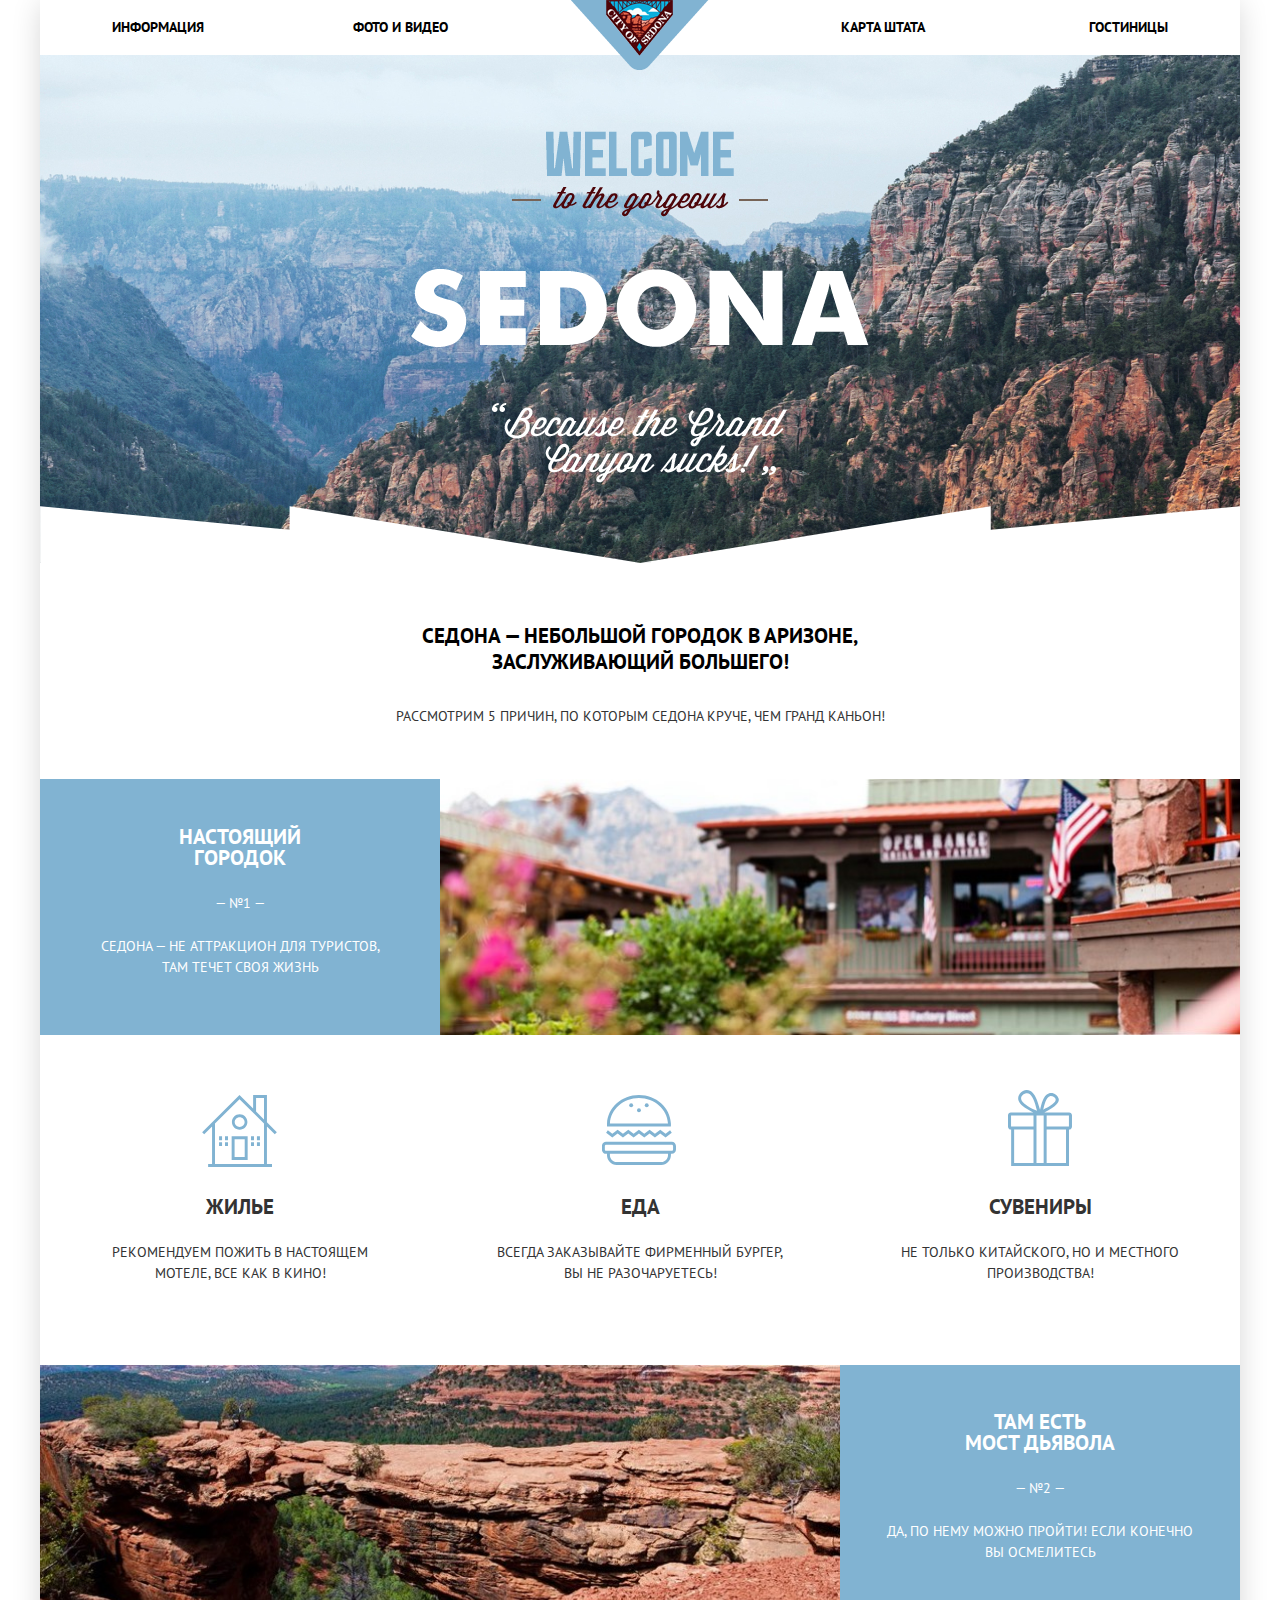
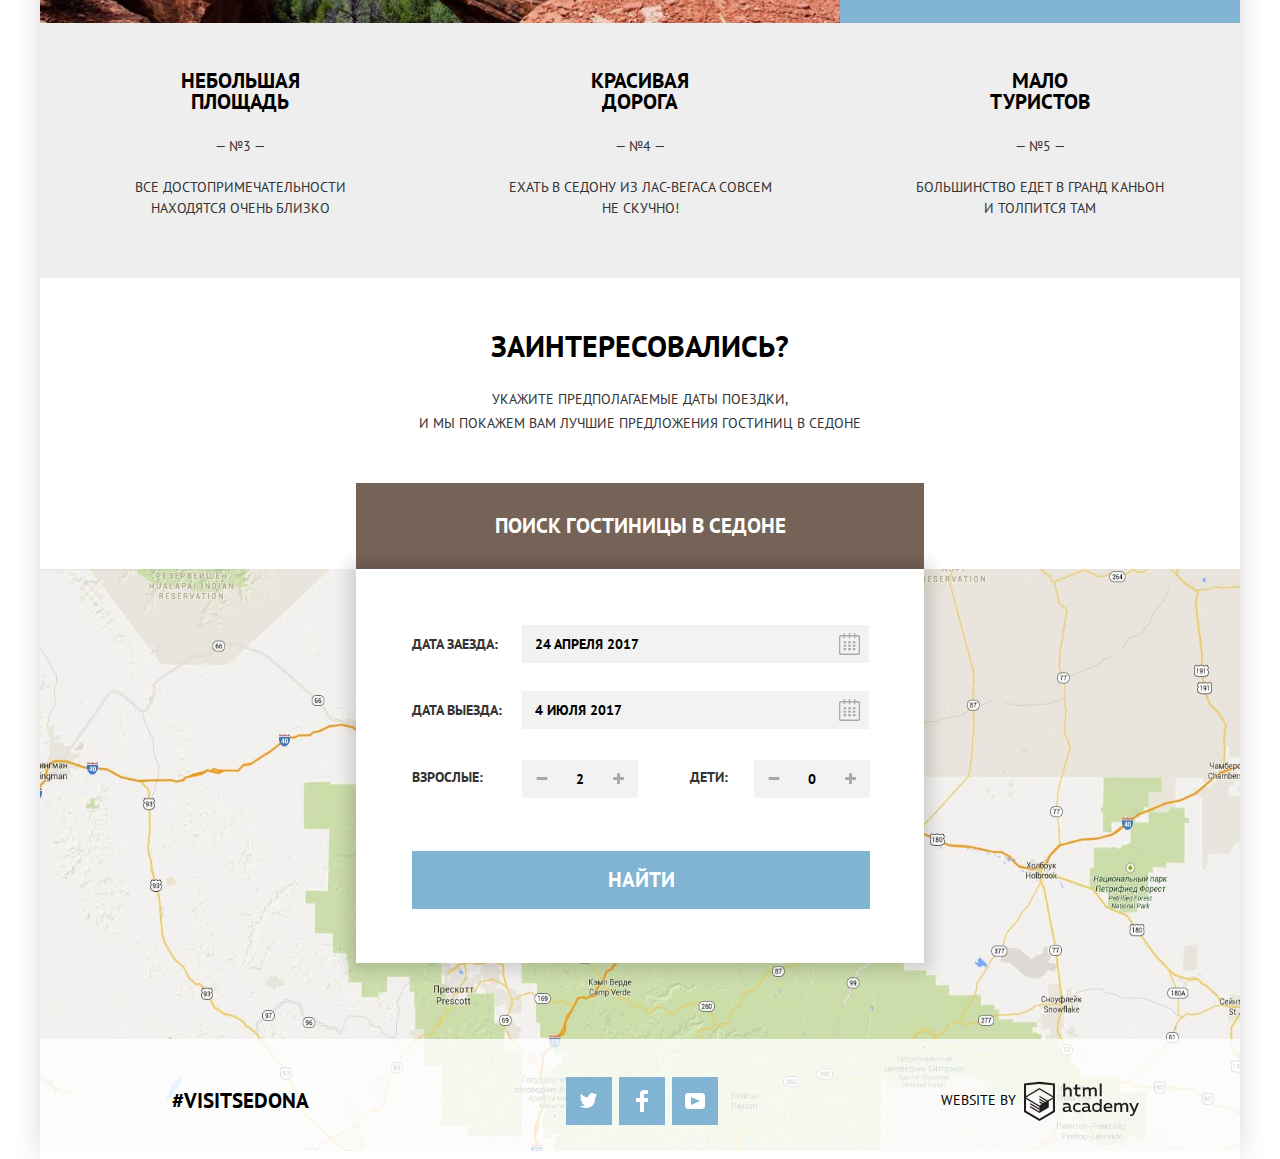
==== index.html @ 40566581 "завершение верстки" ====
<!DOCTYPE html>
<html lang="ru">
    <head>
    <meta charset="utf-8"> 
    <meta name="keywords" content=""> 
    <meta name="description" content="">
    <title>HTML Academy: Седона</title>
    <link href="https://fonts.googleapis.com/css?family=PT+Sans:400,700&amp;subset=cyrillic" rel="stylesheet">
    <link href="css/normalize.css" rel="stylesheet">
    <link href="css/style.css" rel="stylesheet">
  </head>
  <body>
     <div class="container">
      <header class="main-header">
         <a class="main-header-logo">
                  <img src="img/logo.png" width="138px" height="70px" alt="Логотип">
         </a>
          <nav class="main-navigation">
              <ul class="site-navigation">
                  <li><a href="#" aria-label="информация">Информация</a></li>
                  <li><a href="#" aria-label="фото и видео">Фото и видео</a></li>
                  <li><a href="#" aria-label="карта штата">Карта  штата</a></li>
                  <li><a href="hotels.html" aria-label="гостиницы">Гостиницы</a></li>
              </ul>
          </nav>
      </header>
      <main>
          <section class="background-image">
             <img src="img/Welcome.png" width="188px" height="45px" alt="welcome">
             <img src="img/tothegorgeous.png" width="256px" height="30px" alt="gorgeous">
             <img src="img/Sedona.png" width="458px" height="78px" alt="sedona">
             <img src="img/BecausetheGrandCanyonsucks!.png" width="296px" height="80px" alt="sucks">
             <img src="img/Shape%201%20copy%203.png" width="1200px" height="57px">
          </section>
          <div class="caption-wrapper">
              <section class="caption">
                      <h1 class="visually-hidden">Туристический проект "Седона"</h1>
                      <p class="sedona">Седона — небольшой городок в Аризоне,<br>заслуживающий большего!</p>
                      <p class="fiveadvantages">Рассмотрим 5 причин, по которым Седона круче, чем Гранд Каньон!</p>
              </section>
          </div>
          <section class="realtown">
             <div class="width33">
                  <h2 class="visually-hidden">Первое преимущество</h2>
                  <h3>Настоящий<br>городок</h3>
                  <span>— №1 —</span>
                  <p>
                      Седона — не аттракцион для туристов, там течет своя жизнь
                  </p>
              </div>
              <div class="width66">
                <img src="img/realtown.jpg" width="800" height="256" alt="Настоящий городок">
              </div>
          </section>
          <section class="housingmealsouvenirs">
              <h2 class="visually-hidden">Наши предложения</h2>
              <ul class="housingmealsouvenirs-list">
                  <li class="housing-item width33-2">
                      <h3>Жилье</h3>
                      <p>Рекомендуем пожить в настоящем мотеле, все как в кино!</p>
                  </li>
                  <li class="meal-item width33-2">
                      <h3>Еда</h3>
                      <p>Всегда заказывайте фирменный бургер, вы не разочаруетесь!</p>
                  </li>
                  <li class="souvenirs-item width33-2">
                      <h3>Сувениры</h3>
                      <p>Не только китайского, но и местного производства!</p>
                  </li>
              </ul>
          </section>
          <section class="devilsbridge">
             <div class="width33">
                  <h2 class="visually-hidden">Второе преимущество</h2>
                  <h3>Там есть<br>мост дьявола</h3>
                  <span>— №2 —</span>
                  <p>
                      Да, по нему можно пройти! Если конечно вы осмелитесь
                  </p>
              </div>
              <div class="width66">
                <img src="img/brdea.jpg" width="800" height="256" alt="Мост дьявола">
              </div>
          </section>
          <section class="threeadvantages">
              <h2 class="visually-hidden">Ещё преимущества</h2>
              <ul class="threeadvantages-list">
                  <li class="threeadvantages-item width33">
                     <h3>Небольшая площадь</h3>
                      <span>— №3 —</span>
                      <p>Все достопримечательности находятся очень близко</p>
                  </li>
                  
                  <li class="threeadvantages-item width33">
                      <h3>Красивая<br>дорога</h3>
                      <span>— №4 —</span>
                      <p>Ехать в Седону из Лас-Вегаса совсем не скучно!</p>
                  </li>
                  
                  <li class="threeadvantages-item width33">
                      <h3>Мало<br>туристов</h3>
                      <span>— №5 —</span>
                      <p>Большинство едет в Гранд Каньон и толпится там</p>
                  </li>
              </ul>
          </section> 
          <section class="booked">
              <h2 class="visually-hidden">Варианты брони</h2>
              <div class="booked-wrapper">
                  <h3>Заинтересовались?</h3>
                  <p>Укажите предполагаемые даты поездки,<br>и мы покажем вам лучшие предложения гостиниц в Седоне</p>
                  <button type="button" aria-label="ПОИСК ГОСТИНИЦЫ В СЕДОНЕ">ПОИСК ГОСТИНИЦЫ В СЕДОНЕ</button>
              </div>
          </section>
          <section class="map">
              <img src="img/map.jpg" alt="Карта с адресом:..." width="100%" height="690px">
              <form action="https://echo.htmlacademy.ru/" method="get">
                  <fieldset>
                      <legend class="visually-hidden">Форма поиска гостиниц в седоне</legend>
                      <p class="line-date-in">
                          <label class="date-in" for="booked-date-in">Дата заезда:</label>
                          <input type="text" name="date-in" id="booked-date-in" value="24 апреля 2017">
                          <svg xmlns="http://www.w3.org/2000/svg" width="21" height="22" viewBox="0 0 21 22"><path d="M19.251 2.025h-2.845V.648c0-.381-.294-.689-.656-.689-.363 0-.656.308-.656.689v1.377h-3.938V.648c0-.381-.294-.689-.655-.689-.363 0-.657.308-.657.689v1.377H5.906V.648c0-.381-.294-.689-.656-.689-.363 0-.657.308-.657.689v1.377H1.75C.784 2.025 0 2.847 0 3.862v16.302C0 21.179.784 22 1.75 22h17.501c.966 0 1.749-.821 1.749-1.836V3.862c0-1.015-.783-1.837-1.749-1.837zm.437 18.139a.448.448 0 0 1-.437.459H1.75a.45.45 0 0 1-.438-.459V3.862a.45.45 0 0 1 .438-.459h2.844v1.378c0 .381.294.689.657.689.362 0 .656-.308.656-.689V3.403h3.938v1.378c0 .381.294.689.657.689.361 0 .655-.308.655-.689V3.403h3.938v1.378c0 .381.293.689.656.689.362 0 .656-.308.656-.689V3.403h2.845c.241 0 .437.206.437.459v16.302z"/><path d="M4.594 8.225h2.625v2.066H4.594zM4.594 11.668h2.625v2.067H4.594zM4.594 15.112h2.625v2.066H4.594zM9.188 15.112h2.625v2.066H9.188zM9.188 11.668h2.625v2.067H9.188zM9.188 8.225h2.625v2.066H9.188zM13.781 15.112h2.625v2.066h-2.625zM13.781 11.668h2.625v2.067h-2.625zM13.781 8.225h2.625v2.066h-2.625z"/></svg>
                      </p>
                      <p class="line-date-off">
                          <label class="date-off" for="booked-date-off">Дата выезда:</label>
                          <input type="text" name="date-off" id="booked-date-off" value="4 июля 2017">
                          <svg xmlns="http://www.w3.org/2000/svg" width="21" height="22" viewBox="0 0 21 22"><path d="M19.251 2.025h-2.845V.648c0-.381-.294-.689-.656-.689-.363 0-.656.308-.656.689v1.377h-3.938V.648c0-.381-.294-.689-.655-.689-.363 0-.657.308-.657.689v1.377H5.906V.648c0-.381-.294-.689-.656-.689-.363 0-.657.308-.657.689v1.377H1.75C.784 2.025 0 2.847 0 3.862v16.302C0 21.179.784 22 1.75 22h17.501c.966 0 1.749-.821 1.749-1.836V3.862c0-1.015-.783-1.837-1.749-1.837zm.437 18.139a.448.448 0 0 1-.437.459H1.75a.45.45 0 0 1-.438-.459V3.862a.45.45 0 0 1 .438-.459h2.844v1.378c0 .381.294.689.657.689.362 0 .656-.308.656-.689V3.403h3.938v1.378c0 .381.294.689.657.689.361 0 .655-.308.655-.689V3.403h3.938v1.378c0 .381.293.689.656.689.362 0 .656-.308.656-.689V3.403h2.845c.241 0 .437.206.437.459v16.302z"/><path d="M4.594 8.225h2.625v2.066H4.594zM4.594 11.668h2.625v2.067H4.594zM4.594 15.112h2.625v2.066H4.594zM9.188 15.112h2.625v2.066H9.188zM9.188 11.668h2.625v2.067H9.188zM9.188 8.225h2.625v2.066H9.188zM13.781 15.112h2.625v2.066h-2.625zM13.781 11.668h2.625v2.067h-2.625zM13.781 8.225h2.625v2.066h-2.625z"/></svg>
                      </p>
                      
                      <p class="number">
                          <label class="number-of-adults" for="adults">Взрослые:</label>
                          <button type="button" name="min-adults">
                          </button>
                          <input type="text" min="1" step="1" name="number-of-adults" id="adults" value="2">
                          <button type="button" name="max-adults">
                          </button>
                          
                          
                          <label class="number-of-children" for="children">Дети:</label>
                          <button type="button" name="min-children">
                              <span class="minus"></span>
                          </button>
                          <input type="text" min="0" step="1" name="number-of-children" id="children" value="0">
                          <button type="button" name="max-children">
                              <span class="plus"></span>
                          </button>
                      </p>
                      <input type="submit" value="Найти">
                  </fieldset>
              </form>
              
              <footer class="main-footer">
          <div class="tag width33">#visitsedona</div>
          <div class="footer-social width33">
              <ul class="social">
                  <li><a class="social-button" href="#" target="_blank" aria-label="Twitter"><span class="visually-hidden">Twitter</span>
                  <svg xmlns="http://www.w3.org/2000/svg" xmlns:xlink="http://www.w3.org/1999/xlink" width="17" height="15" viewBox="0 0 17 15"><path fill="#FFF" d="M10.95.144c1.685-.496 2.984.27 3.577 1.179.673-.231 1.331-.481 2.011-.708a2.345 2.345 0 0 1-.857 1.768c.685.17 1.304-.491 1.304-.491-.169 1-1.006 1.788-1.563 2.024-.231 6.75-3.175 11.217-10.077 11.082h-.446c-.41 0-4.164-.46-4.898-1.887 2.271.196 3.893-.422 4.693-1.177-.96-.3-2.679-.477-2.979-2.95.349.106.564.228 1.19.119C1.705 8.247.374 7.53.448 5.33c.285.328 1.067.536 1.34.472C1.085 5.561-.182 2.442.894.85c1.818 1.854 3.735 3.606 7.152 3.773C8.254 2.33 9.183.793 10.95.144z"/></svg>
                  </a></li>
                  <li><a class="social-button" href="#" target="_blank" aria-label="Фейсбук"><span class="visually-hidden">Фейсбук</span>
                  <svg xmlns="http://www.w3.org/2000/svg" width="12" height="22" viewBox="0 0 12 22"><path fill="#FFF" d="M12 4V0H8a4 4 0 0 0-4 4v4H0v4h4v10h4V12h4V8H8V4h4z"/></svg>
                  </a></li>
                  <li><a class="social-button" href="#" target="_blank" aria-label="YouTube"><span class="visually-hidden">YouTube</span>
                  <svg xmlns="http://www.w3.org/2000/svg" xmlns:xlink="http://www.w3.org/1999/xlink" width="20" height="16" viewBox="0 0 20 16"><path fill="#FFF" d="M17 0H3C1.35 0 0 1.35 0 3v10c0 1.65 1.35 3 3 3h14c1.65 0 3-1.35 3-3V3c0-1.65-1.35-3-3-3zM6.027 11.998V4.002L15.014 8l-8.987 3.998z"/></svg>
                  </a></li>
              </ul>
          </div>
          <div class="footer-copyright width33">
               <a  href="https://htmlacademy.ru/intensive/htmlcss" target="_blank" aria-label="html academy">
                <span>website by</span>
                <div class="copyright-button">
                    <svg id="Layer_1" data-name="Layer 1" width="115px" height="41px" xmlns="http://www.w3.org/2000/svg" viewBox="0 0 108.08 36.85"><title>logo-htmlacademy-small1</title><path d="M44.61,26.88a2,2,0,0,0,.55-0.1v1.33a3.25,3.25,0,0,1-1.18.21,1.67,1.67,0,0,1-1.67-1,4.84,4.84,0,0,1-3.14,1.08c-1.51,0-2.91-.83-2.91-2.55,0-2.13,2-2.79,3.71-2.79a11.08,11.08,0,0,1,2.17.25v-0.3c0-1-.76-1.77-2.19-1.77a7.42,7.42,0,0,0-3,.64v-1.7a10.21,10.21,0,0,1,3.19-.55c2.36,0,3.81,1.12,3.81,3.65v3a0.54,0.54,0,0,0,.49.59h0.17Zm-6.44-1.13A1.35,1.35,0,0,0,39.63,27h0.11a3.39,3.39,0,0,0,2.41-1V24.58a9.72,9.72,0,0,0-1.81-.21c-1,0-2.16.33-2.16,1.38h0Zm12.36-6.11a5,5,0,0,1,2.57.64V22a4.08,4.08,0,0,0-2.3-.7,2.75,2.75,0,1,0,0,5.49,5,5,0,0,0,2.43-.64v1.71a6.27,6.27,0,0,1-2.76.57A4.21,4.21,0,0,1,46,24.51q0-.21,0-0.41a4.32,4.32,0,0,1,4.18-4.46h0.38Zm12.17,7.24a2,2,0,0,0,.55-0.1v1.33a3.25,3.25,0,0,1-1.18.21,1.67,1.67,0,0,1-1.67-1,4.84,4.84,0,0,1-3.14,1.08c-1.51,0-2.91-.83-2.91-2.55,0-2.13,2-2.79,3.71-2.79a11.08,11.08,0,0,1,2.17.25v-0.3c0-1-.76-1.77-2.19-1.77a7.42,7.42,0,0,0-3,.64v-1.7a10.21,10.21,0,0,1,3.19-.55c2.36,0,3.81,1.12,3.81,3.65v3a0.54,0.54,0,0,0,.49.59h0.17Zm-6.44-1.13A1.35,1.35,0,0,0,57.73,27h0.11a3.39,3.39,0,0,0,2.41-1V24.58a9.72,9.72,0,0,0-1.81-.21c-1.06,0-2.16.33-2.16,1.38h0ZM73,16V28.2H71.35V26.88a3.88,3.88,0,0,1-3.19,1.54,4.4,4.4,0,0,1,0-8.78,3.81,3.81,0,0,1,3,1.3V16H73Zm-4.53,5.22a2.76,2.76,0,1,0,0,5.52A2.86,2.86,0,0,0,71.15,25V23A2.91,2.91,0,0,0,68.49,21.27ZM79,19.64c3.31,0,4.46,2.68,3.92,5.09H76.7c0.21,1.5,1.67,2.11,3.19,2.11a6.11,6.11,0,0,0,2.64-.59v1.6a7.14,7.14,0,0,1-3,.57C77,28.42,74.78,27,74.78,24a4.18,4.18,0,0,1,4-4.39H79Zm0.09,1.54a2.28,2.28,0,0,0-2.44,2.1v0.06H81.3A2,2,0,0,0,79.13,21.18Zm5.73,7V19.87h1.65v1a3.81,3.81,0,0,1,2.78-1.27A2.86,2.86,0,0,1,91.89,21a4.12,4.12,0,0,1,2.91-1.33A3.06,3.06,0,0,1,98,23V28.2h-1.9V23.05a1.59,1.59,0,0,0-1.42-1.75H94.42a2.8,2.8,0,0,0-2.07,1.12V28.2h-1.9V23.05A1.59,1.59,0,0,0,89,21.31H88.8a3,3,0,0,0-2.21,1.29v5.63H84.86Zm21.31-8.33h1.9l-3.91,9.46c-0.9,2.17-2.09,2.86-3.35,2.86a4.76,4.76,0,0,1-1.1-.14V30.46a2.86,2.86,0,0,0,.85.12c0.9,0,1.58-.64,2.07-1.9l0.17-.42-4-8.4h2l2.86,6.29ZM38.73,1.46V6.22a3.81,3.81,0,0,1,2.7-1.14,3.25,3.25,0,0,1,3.44,3.4v5.15H43V8.72a1.81,1.81,0,0,0-1.61-2h-0.3a2.93,2.93,0,0,0-2.32,1.39v5.52h-1.9V1.46h1.9ZM49.94,2.31v3h3V6.91h-3v3.81c0,1.1.5,1.46,1.58,1.46a4.49,4.49,0,0,0,1.69-.33v1.6A6.8,6.8,0,0,1,51,13.8a2.55,2.55,0,0,1-2.86-2.74V6.89H46.58V5.26h1.5V2.74Zm5.4,11.31V5.28H57v1A3.81,3.81,0,0,1,59.77,5a2.86,2.86,0,0,1,2.6,1.33A4.12,4.12,0,0,1,65.28,5,3.06,3.06,0,0,1,68.44,8.4v5.21h-1.9V8.46a1.59,1.59,0,0,0-1.42-1.75H64.89a2.8,2.8,0,0,0-2.07,1.12v5.78h-1.9V8.46A1.59,1.59,0,0,0,59.5,6.71H59.27A3,3,0,0,0,57.06,8v5.63H55.34ZM71.17,1.45H73V13.6H71.17V1.45ZM14.71,0H14.55L0,1.54V28.21l14.55,8.66,14.55-8.66V1.54Zm12.5,27.1L14.55,34.64,1.9,27.12V16.18l12.59,7.5V25L5.86,19.9v1.31l8.68,5.21v1.39L5.87,22.65V24l8.68,5.21,8.75-5.24V18.31L27.2,16V27.12Zm0-12.53-3.48,2-1.6,1L14.51,13v1.31L21,18.23H21l-0.14.09-1,.54-5.37-3.2V17l4.24,2.52-1,.67-3.2-1.9v1.31l2.1,1.24L14.5,22.1,2,14.65,14.51,7.11Zm0-1.32L14.49,5.76,1.91,13.25v-10L14.56,1.92,27.21,3.25v10h0Z" transform="translate(0 -0.02)" fill="#231f20"/></svg>
                </div>
            </a>
          </div>
      </footer>
          </section>
      </main> 
    </div>
    <script>
        
    </script>
    
  </body>
</html>
---- css/style.css ----
body {
	margin: 0;
	padding: 0;
	font-family: 'PT Sans', 'Arial', sans-serif;
	font-size: 14px;
	line-height: 26px;
	color: #333333;
	text-transform: uppercase;
	background-color: #ffffff;
}

div {
    display: block;
}

.container {
    position: relative;
    width: 1200px;
    margin: 0 auto;
    box-shadow: 0 0 30px -4px rgba(0,0,0, 0.2);
}

.visually-hidden:not(:focus):not(:active),
input[type="checkbox"].visually-hidden,
input[type="radio"].visually-hidden {
  position: absolute;
  width: 1px;
  height: 1px;
  margin: -1px;
  border: 0;
  padding: 0;
  white-space: nowrap;
  clip-path: inset(100%);
  clip: rect(0 0 0 0);
  overflow: hidden;
}

a {
	text-decoration: none;
	color: #000000;
}

img {
  max-width: 100%;
  height: auto;
}

.main-header-logo img {
    position: absolute; 
    top: 0;
    left: 50%;
    margin-left: -69px;
    width: 138px;
    height: 70px;
    display: block;
}

.main-navigation {
	font-size: 14px;
	line-height: 26px;
    padding: 14px 72px 15px 72px;
	font-weight: bold;
	color: #000000;
	background-color: #ffffff;
}

.site-navigation {
    display: flex;
    flex-wrap: wrap;
}

.site-navigation li:first-child {
    width: 128px;
    margin-right: 113px;
}

.site-navigation li:nth-child(2) {
    width: 128px;
    margin-right: 360px;
}

.site-navigation li:nth-child(3) {
    width: 128px;
    margin-right: 71px;
}

.site-navigation li:nth-child(4) {
    width: 128px;
    text-align: right;
}

.site-navigation,
.housingmealsouvenirs-list,
.threeadvantages-list,
.social,
.catalog-list {
	list-style: none;
    margin: 0;
    padding: 0;
}

.main-navigation a[href]:hover,
.main-navigation a[href]:focus {
	color: #81b3d2;
}

.main-navigation a:not([href]) {
	color: #766357;
}

.main-navigation a[href]:active {
	color: #928a85;
}

.background-image {
	background-image: url(../img/background.jpg);
	background-repeat: no-repeat;
    background-position: 0px -75px;
    display: flex;
    flex-direction: column;
    align-items: center;  
    margin-bottom: 60px;
}

.background-image img:first-child {
    margin-top: 76px;
    margin-bottom: 11px;
}

.background-image img:nth-child(2) {
    margin-bottom: 52px;
}
.background-image img:nth-child(3) {
    margin-bottom: 56px;
}

.background-image img:nth-child(4) {
    margin-bottom: 23px;
}

.caption-wrapper {
    display: flex;
    justify-content: center;
}

.caption {
    width: 636px;
    text-align: center;
}

.sedona {
    width: 636px;
    height: 50px;
    margin: 0;
    margin-bottom: 30px;
	font-size: 21px;
	line-height: 26px;
	font-weight: bold;
	color: #000000;
}

.fiveadvantages {
	font-size: 14px;
	line-height: 26px;
	font-weight:normal;
    margin-top: 0;
    margin-bottom: 50px;
	color: #333333;
}

.width33 {
    width: 400px;
    box-sizing: border-box;
}

.width66 {
    width: 800px;
    box-sizing: border-box;
}

.realtown {
    display: flex;
    margin-bottom: 140px;
}

.realtown img {
    display: block;
}

.realtown .width33 {
    padding-top: 47px;
    padding-left: 60px;
    padding-right: 60px;
    background-color: #81b3d2;
    text-align: center;
}

.devilsbridge .width33 {
    padding-top: 46px;
    padding-left: 40px;
    padding-right: 40px;
    padding-bottom: 46px;
	background-color: #81b3d2;
    text-align: center;
}

.realtown h3 {
    margin: 0 0 22px 0;
    padding: 0;
	font-size: 21px;
    line-height: 21px;
	font-weight: bold;
	color: #ffffff;
}

.devilsbridge h3 {
    margin: 0 0 22px 0;
    padding: 0;
	font-size: 21px;
    line-height: 21px;
	font-weight: bold;
	color: #ffffff;
}

.realtown span {
	font-size: 14px;
	line-height: 21px;
	color: #ffffff;
}

.devilsbridge span {
	font-size: 14px;
	line-height: 21px;
	color: #ffffff;
}

.realtown p {
    margin: 20px 0 0 0;
    padding: 0;
	font-size: 14px;
	line-height: 21px;
	color: #ffffff;  
}

.devilsbridge p {
    margin: 20px 0 14px 0;
    padding: 0;
	font-size: 14px;
	line-height: 21px;
	color: #ffffff;  
}

.devilsbridge img {
    height: 100%;
}

.housingmealsouvenirs {
    margin-bottom: 67px;
}

.housingmealsouvenirs p {
    margin-top: 25px;
}

.housingmealsouvenirs-list {
    display: flex;
    justify-content: space-between;
}

.housingmealsouvenirs-list li {
    text-align: center;
    width: 400px;
    box-sizing: border-box;
}

li.housing-item {
    padding: 0 45px;
}

li.souvenirs-item {
    padding: 0 35px;
}

li.meal-item {
    padding: 0 50px;
}

.housingmealsouvenirs-list h3 {
	font-size: 21px;
	line-height: 21px;
	font-weight: bold;
}

.housingmealsouvenirs-list p {
	font-size: 14px;
	line-height: 21px;
	color: #333333;
}

.housing-item {
    position: relative;
}

.housing-item h3::before {
    position: absolute;
    content: "";
    top: -80px;
    left: 162px;
	background-image: url(../img/icon-1.svg);
	background-repeat: no-repeat;
    background-position: 0 0;
    width:  79px;
    height: 74px;  
}

.meal-item {
    position: relative;
}

.meal-item h3::before {
    position: absolute;
    content: "";
    top: -80px;
    left: 162px;
	background-image: url(../img/icon-3.svg);
	background-repeat: no-repeat;
    background-position: 0 0;
    width:  79px;
    height: 74px;  
}

.souvenirs-item {
    position: relative;
}

.souvenirs-item h3::before {
    position: absolute;
    content: "";
    top: -85px;
    left: 168px;
	background-image: url(../img/icon-2.svg);
	background-repeat: no-repeat;
    background-position: 0 0;
    width:  79px;
    height: 76px; 
    
}

.devilsbridge {
    display: flex;
    flex-direction: row-reverse;
}

.devilsbridge .width66 img {
    display: block;
}

.threeadvantages {
    margin-bottom: 50px;
}


.threeadvantages-list {
    background-color: #eeeeee;
    display: flex;
    justify-content: space-between;
    padding-top: 26px;
    padding-bottom: 45px;
}

.threeadvantages-list li {
    text-align: center;  
}

.threeadvantages-item:first-child {
    padding: 0 90px 0 90px;
}

.threeadvantages-item:nth-child(2) {
    padding: 0 68px 0 68px;
}

.threeadvantages-item:nth-child(3) {
    padding: 0 70px 0 70px;
}

.threeadvantages-list h3 {
	font-size: 21px;
	line-height: 21px;
	font-weight: bold;
	color: #000000;
}

.threeadvantages-list span {
	font-size: 14px;
	line-height: 21px;
	color: #333333;
}

.threeadvantages-list p {
    margin-top: 18px;
	font-size: 14px;
	line-height: 21px;
	color: #333333;
}

.booked {
    display: flex;
    flex-direction: column;
    align-items: center;
}

.booked-wrapper {
    width: 570px;
    text-align: center;
}

.booked h3 {
	font-size: 30px;
	line-height: 36px;
	font-weight: bold;
	color: #000000;
    margin: 0 0 23px 0;
    padding: 0;
}

.booked p {
	font-size: 14px;
	line-height: 24px;
	color: #333333;
    margin: 0 0 48px 0;
    padding: 0;
}

.booked button {
    font-family: inherit;
    width: 568px;
    height: 86px;
	font-size: 21px;
	font-weight: bold;
	line-height: 26px;
	color: #ffffff;
	border: none;
	background-color: #766357;
}
.booked button:hover,
.booked button:focus {
	background-color: #604e43;
	outline: none;
}

.booked button:active {
	color: rgba(255, 255, 255, 0.3);
	background-color: #503e33;
	outline: none;
}

.map {
    position: relative;
}

.map img {
    height: 582px;
}

.map form {
    display: flex;
    box-sizing: border-box;
    position: absolute;  
    padding: 56px 53px 52px 56px;
    width: 568px;
    height: 394px;
    top: 0;
    left: 50%;
    background: #ffffff;
    box-shadow: 0px 0px 15px 7px rgba(0, 1, 1, 0.15);
    margin-left: -284px;
    z-index: 1;
}

form fieldset {
    border: none;
    margin: 0;
    padding: 0;
}

form p {
    margin: 0;
    font-weight: bold;
} 

form input {
    height: 38px;
    outline-color: #e5e5e5;
}

form input:hover {
    background-color: #ebebeb; 
    outline-color: #e5e5e5;
}

form input:focus {
    height: 37px;
    background-color: #ffffff; 
    outline-color: #e5e5e5;
    outline-width: 1px;
}

p.line-date-in {
    margin-bottom: 28px;
    position: relative;
}

form input[name="date-in"] {
    padding-left: 13px;
    padding-top: 0;
    padding-bottom: 0;
    margin-left: 20px;
}

p.line-date-off {
    margin-bottom: 30px;
    position: relative;
}

form input[name="date-off"] {
    margin-left: 16px;
    padding-top: 0;
    padding-bottom: 0;
    padding-left: 13px;
}

p svg {
    position: absolute;
    display: block;
    top: 8px;
    right: 10px;
    fill: #a9a9a9;
}

p svg:hover {
    fill: #000000;
}

p svg:active {
    fill: #81b3d2;
}

form input {
    width: 332px;
    font-family: inherit;
    text-transform: uppercase;
    border: none;
    font-size: 14px;
    line-height: 26px;
    font-weight: bold;
    background-color: #f2f2f2;
}

form .number {
    display: flex;
    justify-content: space-between;
    align-items: center;
    box-sizing: border-box;
    height: 40px;
    width: 458px;
    margin-bottom: 52px;
}

.number button {
    width: 40px;
    height: 38px;
    padding: 0;
    border: none;
    background-color: #f2f2f2;
    color: #a9a9a9;
}

.number input {
    width: 37px;
    text-align: center;
    padding:0 0; 
}

.number button[name="min-adults"] {
    margin-left: 39px;
    background-image: url(../img/minus.png);
    background-repeat: no-repeat;
    background-position: center center;
}

.number button[name="min-adults"]:hover {
    background-image: url(../img/minus-black.png);
    background-repeat: no-repeat;
    background-position: center center;
}

.number button[name="min-adults"]:active {
    background-image: url(../img/minus-blue.png);
    background-repeat: no-repeat;
    background-position: center center;
}

.number button[name="max-adults"] {
    margin-right: 52px;
    background-image: url("../img/plus.png");
    background-repeat: no-repeat;
    background-position: center center;
}

.number button[name="max-adults"]:hover {
    background-image: url(../img/plus-black.png);
    background-repeat: no-repeat;
    background-position: center center;
}

.number button[name="max-adults"]:active {
    background-image: url(../img/plus-blue.png);
    background-repeat: no-repeat;
    background-position: center center;
}

.number button[name="min-children"] {
    margin-left: 26px;
    background-image: url(../img/minus.png);
    background-repeat: no-repeat;
    background-position: center center;
}

.number button[name="min-children"]:hover {
    background-image: url(../img/minus-black.png);
    background-repeat: no-repeat;
    background-position: center center;
}

.number button[name="min-children"]:active {
    background-image: url(../img/minus-blue.png);
    background-repeat: no-repeat;
    background-position: center center;
}

.number button[name="max-children"] {
    background-image: url("../img/plus.png");
    background-repeat: no-repeat;
    background-position: center center;
}

.number button[name="max-children"]:hover {
    background-image: url(../img/plus-black.png);
    background-repeat: no-repeat;
    background-position: center center;
}

.number button[name="max-children"]:active {
    background-image: url(../img/plus-blue.png);
    background-repeat: no-repeat;
    background-position: center center;
}


form .number-of-adults,
form .number-of-children {
    padding-top: 7px;
    margin-bottom: 10px;
}

input[type="submit"] {
    width: 100%;
    min-height: 58px;
    padding: 0;
    background-color: #81b3d2;
    color: #ffffff;
    font-size: 21px;
    line-height: 26px;
    font-weight: bold;
    border: none;
    font-family: inherit;
    cursor: pointer;
}

input[type="submit"]:hover {
    background-color: #669ec0;
    outline: none;
}
input[type="submit"]:active {
    background-color: #5496bd;
    color: rgba(255, 255, 255, 0.3);
    outline: none;
}

.check {
    display: flex;
    flex-direction:row;
    min-height: 190px;
    justify-content: space-around;
	background-image: url(../img/back2.jpg);
    background-position: 0 -1000px;
    padding-top: 27px;
    padding-left: 72px;
    padding-right: 72px;
    padding-bottom: 1px;
}
.filters legend,
.filters .price{
	font-size: 16px; 
	font-weight: bold;
	line-height: 21px;
	color: #ffffff;
}

.filters label {
	font-size: 14px;
	line-height: 21px;
	color: #ffffff;
}

.filter-range {
  width: 316px;
  color: #ffffff;
  text-transform: uppercase;
}

.filter-range-title {
  margin-bottom: 10px;
  font-weight: bold;
  font-size: 16px;
  line-height: 21px;
}

.price-controls {
  position: relative;
  width: 314px;
  height: 34px;
  font-size: 0;
  margin-bottom: 20px;
  border: 2px solid #ffffff;
  border-radius: 2px;
}

.price-controls::after {
  content: "";
  position: absolute;
  top: 50%;
  left: 50%;
  width: 2px;
  height: 22px;
  background: #ffffff;
  transform: translate(-50%, -50%);
}

.price-controls label {
  display: inline-block;
  font-size: 14px;
  line-height: 38px;
  vertical-align: top;
  cursor: pointer;
}

.price-controls .min-price {
  width: 90px;
  padding-left: 65px;
}

.price-controls .max-price {
  width: 90px;
  padding-left: 55px;
}

.price-controls input {
  width: 50px;
  margin: 0;
  color: inherit;
  font: inherit;
  background: none;
  border: none;
}

.range-controls {
  position: relative;
  margin-bottom: 32px;
}

.range-controls .scale {
    width: 316px;
  height: 2px;
  background: rgba(255, 255, 255, 0.3);
}

.range-controls .bar {
  width: 80%;
  height: 2px;
  background: #ffffff;
}

.range-toggle {
  position: absolute;
  top: -9px;
  width: 4px;
  height: 4px;
  background: #ababab;
  border: 8px solid #ffffff;
  border-radius: 50%;
  box-shadow: 0 2px 1px 0 rgba(0, 1, 1, 0.2);
  cursor: pointer;
}

.range-toggle-min {
  left: 0;
}


.range-toggle-max {
  left: 252px;
}

.btn-transparent {
  display: block;
  margin-left: 85px;
  padding: 5px 26px 5px 32px;
  font-size: 14px;
  line-height: 20px;
  color: #ffffff;
  text-transform: uppercase;
  background: transparent;
  border: 2px solid #ffffff;
  border-radius: 2px;
  cursor: pointer;
}

.btn-transparent:hover {
  color: #000000;
    background-color: #ffffff;
}

.input-wrapper {
    margin-bottom: 20px;
}

.fieldset-1 {
    display: flex;
    flex-direction: row;
    border: none;
    color: #ffffff;
    margin-right: 120px;
    padding: 0;
}

.fieldset-1 legend {
    margin-bottom: 22px;
}
.fieldset-2 legend {
    margin-bottom: 22px;
}

.fieldset-2 {
    display: flex;
    flex-direction: row;
    border: none;
    color: #ffffff;
}

 .fieldset-3 {
    display: flex;
    flex-direction: row;
    border: none;
    padding: 0;
    margin-left: auto;
}

.result {
    display: flex;
    flex-direction:row;
    align-items: center;
    padding: 31px 0 30px 0;
    border-bottom: 1px solid #e5e5e5;
}


p.found {
	font-size: 21px;
	font-weight: bold;
	line-height: 26px;
    margin-left: 72px;
    margin-right: 49px;
}
p.sort {
    font-size: 12px;
    line-height: 18px;
    margin-right: 39px;
}

.first-sort {
	font-size: 12px;
	line-height: 18px;
    color: rgba(0, 0, 0, 0.3);
}

.first-sort label {
    border-bottom: 1px dashed #81b3d2;
    margin-right: 30px;
}

.first-sort label:hover {
    color: #81b3d2;
}

.first-sort label:active {
    color: #000000;
    border: none;
}

.first-sort input[type="radio"]:checked + label {
    color: #81b3d2;
    border: none;
}

.second-sort {
    margin-left: auto;
    margin-right: 72px;
}

.second-sort label {
    margin-left: 8px;
    cursor: pointer;
}

.catalog {
    padding: 0 0;
}

.catalog-list {
    display: flex;
    flex-direction: column;
}

.catalog-list li{
    display: flex;
    flex-direction:row;
}

.catalog-list .preview {
    width: 135px;
    height: 90px;
    margin-right: 30px;
    display: block;
    margin: 30px 30px 0 72px;
}

.catalog-list .information {
    flex-grow: 1; 
    padding: 0;
    margin: 0;
}

div .grade {
    display: flex;
    flex-direction: column;
    align-items: flex-end;
    justify-content: space-between;
    margin-right: 72px;
    margin-top: 28px;
}

.stars img {
    margin-left: 2px;
}

.catalog-list .grade {
    width: 241px;
    margin-left: auto;
    text-align: right;
}

.catalog-list li:first-child {
    border-bottom: 1px solid #e5e5e5;
    padding-bottom: 18px;
}

.catalog-list li:nth-child(2) {
    border-bottom: 1px solid #e5e5e5;
    padding-bottom: 18px;
}

.catalog-list li:nth-child(3) {
    border-bottom: 1px solid #e5e5e5;
    padding-bottom: 18px;
}

.catalog-item h3 {
	font-size: 21px;
	line-height: 26px;
	font-weight: bold;
	color: #000000;
}

.catalog-item h3:hover {
    color: #81b3d2;
}

.catalog-item h3:active {
    border-bottom: none;
    color: #81b3d2;
}

.catalog-item h3:active {
    color: rgba(0, 0, 0, 0.3);
}


.information h3 {
    margin-top: 25px;
    margin-bottom: 6px;
    
}

.inf {
	font-size: 14px;
	line-height: 21px;
	color: #333333;
    margin-top: 0;
}

.inf .inf-1 {
    margin-right: 35px;
}
.inf .inf-2 {
    margin-right: 60px;
}
.inf .inf-3 {
    margin-right: 18px;
}


.grade .rating {
	font-size: 14px;
	line-height: 21px;
	color: #666666;
	background-color: #f2f2f2;
    margin-bottom: 14px;
}

.information .button {
	font-size: 14px;
	line-height: 21px;
	font-weight: bold;
	color: #ffffff;
}

.button-more {
	padding: 5px 16px 4px 18px;
    background-color: #81b3d2;
    margin-right: 2px;
}

.button-more:hover {
    background-color: #669ec0;
    
}

.button-more:active {
    background-color: #5496bd;
    color: rgba(255, 255, 255, 0.3);
}

.button-booking {
	background-color: #766357;
    padding: 5px 16px 4px 18px;
    
}

.button-booking:hover {
	background-color: #604e43;
}

.button-booking:active {
	background-color: #503e33;
    color: rgba(255, 255, 255, 0.3);
}

.rating {
    padding: 2px 13px;
}

input[type="checkbox"] {
  display: none;
}

input[type="checkbox"] + label::before {
    content: "";
    display: inline-block;
    vertical-align: middle;
    height: 23px;
    width: 26px;
    margin: 0 14px 0 0;
    background-image: url(../img/checkbox-off.svg);
    background-repeat: no-repeat;
}

input[type="checkbox"]:checked + label::before {
    background-image: url(../img/checkbox-on.svg);
}

input[type="checkbox"] + label::before {
       background-image: url(../img/checkbox-off.svg)
}

input[type="checkbox"]:checked + label::before {
    background-image: url(../img/checkbox-on.svg)
}
.main-footer {
    position: absolute;
    bottom: 0;
    min-height: 120px;
	background-color: rgba(255, 255, 255, 0.8);
    display: flex;
    justify-content: space-between;
    align-items: center;
}
.hotels {
    position: relative;
    background-color: #ffffff;
}

.tag {
	font-size: 21px;
	font-weight: bold;
    text-align: center;
    padding-top: 4px;
	color: #000000;
	line-height: 26px;
}

.footer-social {
    text-align: center;
}

.social {
    display: flex;
    flex-direction:row;
    justify-content: center;
    flex-wrap: wrap;
    margin: 0 auto;
    padding: 0;
    padding-left: 10px;
    padding-top: 4px;
}

.social-button {
    display: flex;
    align-items: center;
    align-content: center;
    justify-content: center;
    width: 46px;
    height: 48px;
    margin-right: 7px;
	background-color: #81b3d2;
}
.footer-social a:hover {
    background-color: #669ec0;
}

.footer-social a:active {
    background-color: #5496bd;
}

.footer-copyright {
    margin: 0;
    padding: 0;
    text-align: center;
}
.footer-copyright a {
    display: flex;
    align-items: center;
    justify-content: center;
    padding-top: 8px;
}
.footer-copyright span {
	font-size: 14px;
	color: #000000;
    display: inline-block;
    margin-top: -5px;
	line-height: 26px;
}
.copyright-button {
    display: block;
    margin-left: 8px;
    padding-top: 6px;
}
.copyright-button:hover path {
    fill: #81b3d2;
}
.copyright-button:active path {
    fill: #bdbbbc;
}
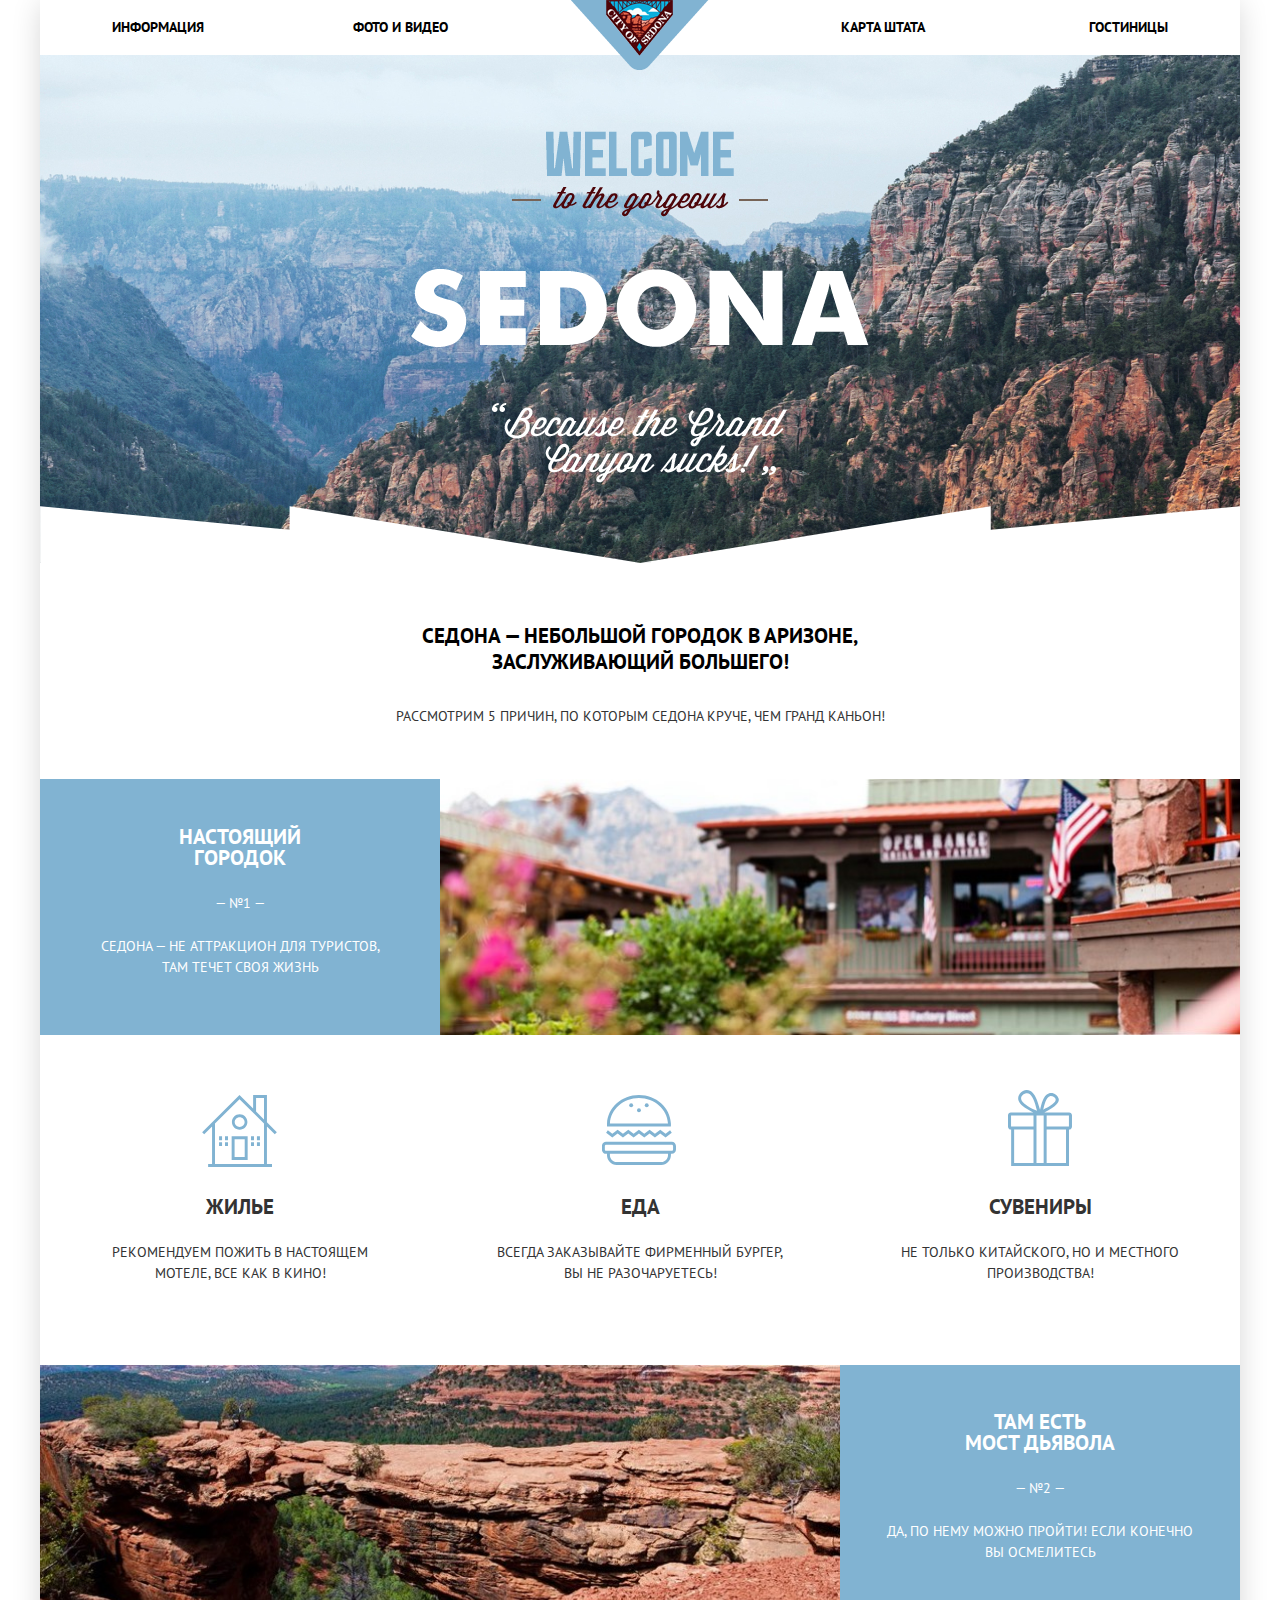
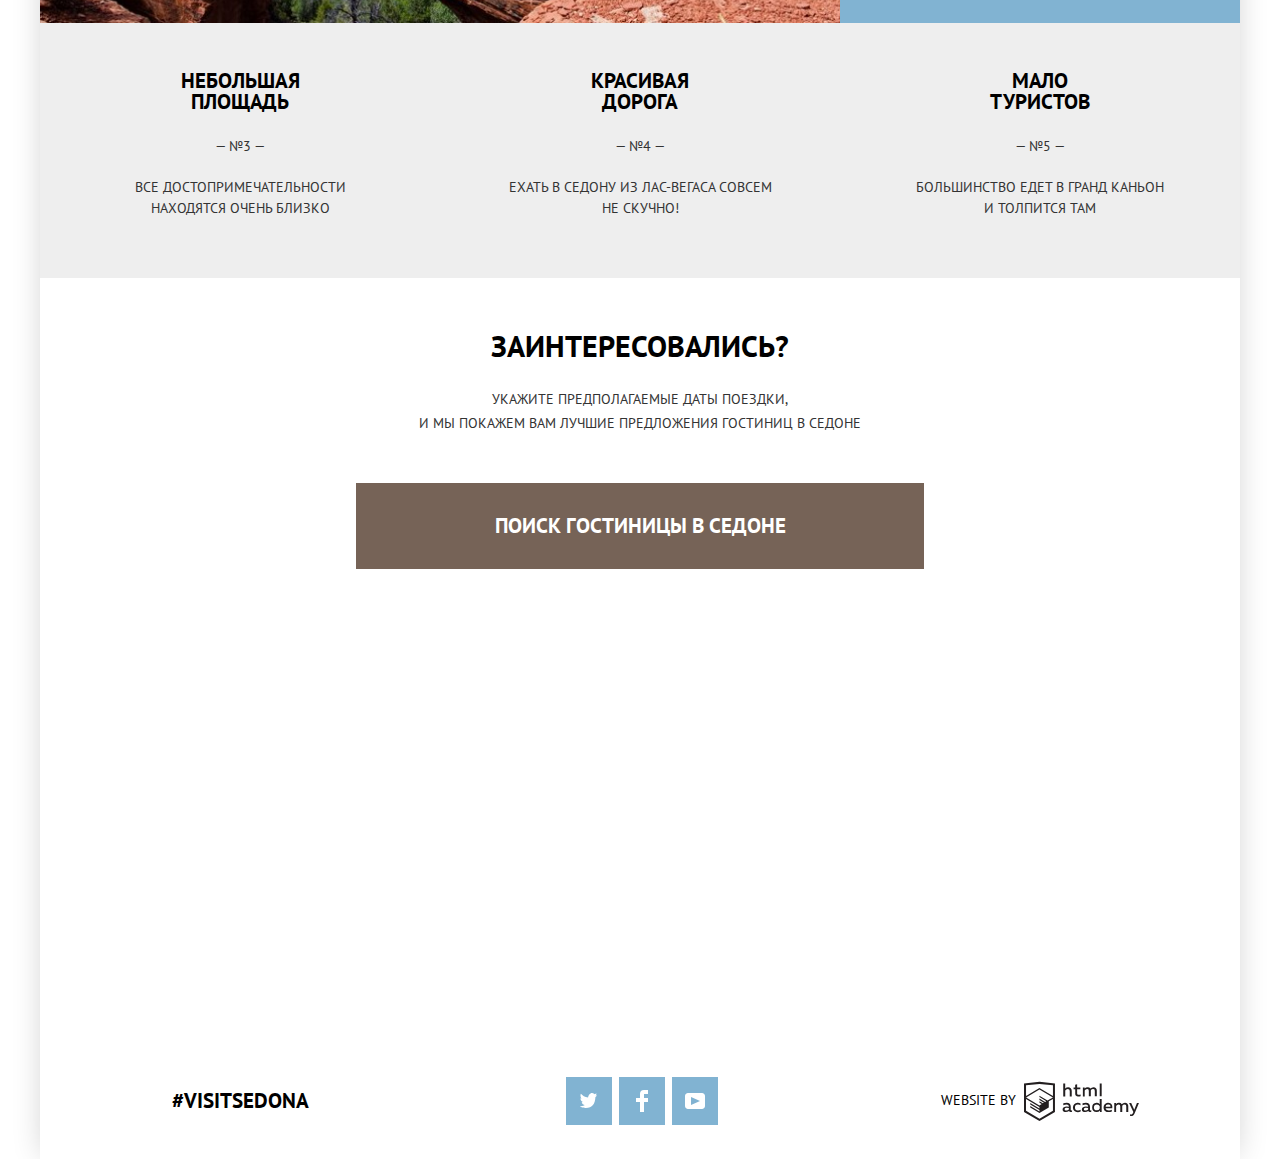
==== commit e93d35d5: "оживление формы и карты" ====
--- a/index.html
+++ b/index.html
@@ -109,22 +109,23 @@
               <div class="booked-wrapper">
                   <h3>Заинтересовались?</h3>
                   <p>Укажите предполагаемые даты поездки,<br>и мы покажем вам лучшие предложения гостиниц в Седоне</p>
-                  <button type="button" aria-label="ПОИСК ГОСТИНИЦЫ В СЕДОНЕ">ПОИСК ГОСТИНИЦЫ В СЕДОНЕ</button>
+                  <button class="for-form" type="button" aria-label="ПОИСК ГОСТИНИЦЫ В СЕДОНЕ">ПОИСК ГОСТИНИЦЫ В СЕДОНЕ</button>
               </div>
           </section>
           <section class="map">
-              <img src="img/map.jpg" alt="Карта с адресом:..." width="100%" height="690px">
-              <form action="https://echo.htmlacademy.ru/" method="get">
+          <iframe src="https://www.google.com/maps/embed?pb=!1m18!1m12!1m3!1d838575.562110868!2d-112.27478597689897!3d34.81384617005931!2m3!1f0!2f0!3f0!3m2!1i1024!2i768!4f13.1!3m3!1m2!1s0x872da132f942b00d%3A0x5548c523fa6c8efd!2z0KHQtdC00L7QvdCwLCDQkNGA0LjQt9C-0L3QsCA4NjMzNiwg0KHQqNCQ!5e0!3m2!1sru!2sru!4v1512590885818" width="1200" height="582" frameborder="0" style="border:0" allowfullscreen></iframe>
+<!--              <img src="img/map.jpg" alt="Карта с адресом:..." width="1200" height="690">-->
+              <form class="modal-form" action="https://echo.htmlacademy.ru/" method="get">
                   <fieldset>
                       <legend class="visually-hidden">Форма поиска гостиниц в седоне</legend>
                       <p class="line-date-in">
                           <label class="date-in" for="booked-date-in">Дата заезда:</label>
-                          <input type="text" name="date-in" id="booked-date-in" value="24 апреля 2017">
+                          <input type="text" name="date-in" id="booked-date-in" placeholder="24 апреля 2017">
                           <svg xmlns="http://www.w3.org/2000/svg" width="21" height="22" viewBox="0 0 21 22"><path d="M19.251 2.025h-2.845V.648c0-.381-.294-.689-.656-.689-.363 0-.656.308-.656.689v1.377h-3.938V.648c0-.381-.294-.689-.655-.689-.363 0-.657.308-.657.689v1.377H5.906V.648c0-.381-.294-.689-.656-.689-.363 0-.657.308-.657.689v1.377H1.75C.784 2.025 0 2.847 0 3.862v16.302C0 21.179.784 22 1.75 22h17.501c.966 0 1.749-.821 1.749-1.836V3.862c0-1.015-.783-1.837-1.749-1.837zm.437 18.139a.448.448 0 0 1-.437.459H1.75a.45.45 0 0 1-.438-.459V3.862a.45.45 0 0 1 .438-.459h2.844v1.378c0 .381.294.689.657.689.362 0 .656-.308.656-.689V3.403h3.938v1.378c0 .381.294.689.657.689.361 0 .655-.308.655-.689V3.403h3.938v1.378c0 .381.293.689.656.689.362 0 .656-.308.656-.689V3.403h2.845c.241 0 .437.206.437.459v16.302z"/><path d="M4.594 8.225h2.625v2.066H4.594zM4.594 11.668h2.625v2.067H4.594zM4.594 15.112h2.625v2.066H4.594zM9.188 15.112h2.625v2.066H9.188zM9.188 11.668h2.625v2.067H9.188zM9.188 8.225h2.625v2.066H9.188zM13.781 15.112h2.625v2.066h-2.625zM13.781 11.668h2.625v2.067h-2.625zM13.781 8.225h2.625v2.066h-2.625z"/></svg>
                       </p>
                       <p class="line-date-off">
                           <label class="date-off" for="booked-date-off">Дата выезда:</label>
-                          <input type="text" name="date-off" id="booked-date-off" value="4 июля 2017">
+                          <input type="text" name="date-off" id="booked-date-off" placeholder="4 июля 2017">
                           <svg xmlns="http://www.w3.org/2000/svg" width="21" height="22" viewBox="0 0 21 22"><path d="M19.251 2.025h-2.845V.648c0-.381-.294-.689-.656-.689-.363 0-.656.308-.656.689v1.377h-3.938V.648c0-.381-.294-.689-.655-.689-.363 0-.657.308-.657.689v1.377H5.906V.648c0-.381-.294-.689-.656-.689-.363 0-.657.308-.657.689v1.377H1.75C.784 2.025 0 2.847 0 3.862v16.302C0 21.179.784 22 1.75 22h17.501c.966 0 1.749-.821 1.749-1.836V3.862c0-1.015-.783-1.837-1.749-1.837zm.437 18.139a.448.448 0 0 1-.437.459H1.75a.45.45 0 0 1-.438-.459V3.862a.45.45 0 0 1 .438-.459h2.844v1.378c0 .381.294.689.657.689.362 0 .656-.308.656-.689V3.403h3.938v1.378c0 .381.294.689.657.689.361 0 .655-.308.655-.689V3.403h3.938v1.378c0 .381.293.689.656.689.362 0 .656-.308.656-.689V3.403h2.845c.241 0 .437.206.437.459v16.302z"/><path d="M4.594 8.225h2.625v2.066H4.594zM4.594 11.668h2.625v2.067H4.594zM4.594 15.112h2.625v2.066H4.594zM9.188 15.112h2.625v2.066H9.188zM9.188 11.668h2.625v2.067H9.188zM9.188 8.225h2.625v2.066H9.188zM13.781 15.112h2.625v2.066h-2.625zM13.781 11.668h2.625v2.067h-2.625zM13.781 8.225h2.625v2.066h-2.625z"/></svg>
                       </p>
                       
@@ -178,7 +179,13 @@
       </main> 
     </div>
     <script>
+        var link = document.querySelector(".for-form");
+        var popup = document.querySelector(".modal-form");
         
+        link.addEventListener("click", function (evt) {
+            evt.preventDefault();
+            popup.classList.toggle("modal-show");
+        });
     </script>
     
   </body>
--- a/css/style.css
+++ b/css/style.css
@@ -464,8 +464,20 @@
     height: 582px;
 }
 
-.map form {
-    display: flex;
+@keyframes move {
+    0% {
+        opacity: 0;
+        transform: translateY(-95px);
+      }
+
+    100% {
+        opacity: 1;
+        transform: translateY(0);
+      }
+}
+
+.modal-form {
+    display: none;
     box-sizing: border-box;
     position: absolute;  
     padding: 56px 53px 52px 56px;
@@ -476,7 +488,13 @@
     background: #ffffff;
     box-shadow: 0px 0px 15px 7px rgba(0, 1, 1, 0.15);
     margin-left: -284px;
-    z-index: 1;
+}
+
+.modal-show {
+    display: flex;
+    
+    animation-name: move;
+    animation-duration: 0.6s;
 }
 
 form fieldset {
@@ -899,6 +917,7 @@
 .first-sort label {
     border-bottom: 1px dashed #81b3d2;
     margin-right: 30px;
+    font-weight: normal;
 }
 
 .first-sort label:hover {
@@ -921,8 +940,42 @@
 }
 
 .second-sort label {
-    margin-left: 8px;
+    margin-left: 10px;
     cursor: pointer;
+}
+
+.second-sort input[id="up"] + label {
+    display: inline-block;
+    vertical-align: middle;
+    height: 11px;
+    width: 10px;
+    background-image: url(../img/up.png);
+    background-repeat: no-repeat;
+}
+
+.second-sort input[id="up"]:checked + label {
+    background-image: url(../img/up-blue.png);
+}
+
+.second-sort input[id="up"]:hover + label {
+    background-image: url(../img/up-black.png);
+}
+
+.second-sort input[id="down"] + label {
+    display: inline-block;
+    vertical-align: middle;
+    height: 11px;
+    width: 10px;
+    background-image: url(../img/down.png);
+    background-repeat: no-repeat;
+}
+
+.second-sort input[id="down"]:checked + label {
+    background-image: url(../img/down-blue.png);
+}
+
+.second-sort input[id="down"]:hover + label {
+    background-image: url(../img/down-black.png);
 }
 
 .catalog {
@@ -1131,6 +1184,10 @@
 	line-height: 26px;
 }
 
+.hotels .tag {
+    padding-top: 0;
+}
+
 .footer-social {
     text-align: center;
 }
@@ -1144,6 +1201,10 @@
     padding: 0;
     padding-left: 10px;
     padding-top: 4px;
+}
+
+.hotels .social {
+    padding-top: 0;
 }
 
 .social-button {
@@ -1164,6 +1225,10 @@
     background-color: #5496bd;
 }
 
+.footer-social a:active path {
+    fill: rgba(255, 255, 255, 0.5);
+}
+
 .footer-copyright {
     margin: 0;
     padding: 0;
@@ -1174,6 +1239,10 @@
     align-items: center;
     justify-content: center;
     padding-top: 8px;
+}
+
+.hotels a {
+    padding-top: 0;
 }
 .footer-copyright span {
 	font-size: 14px;
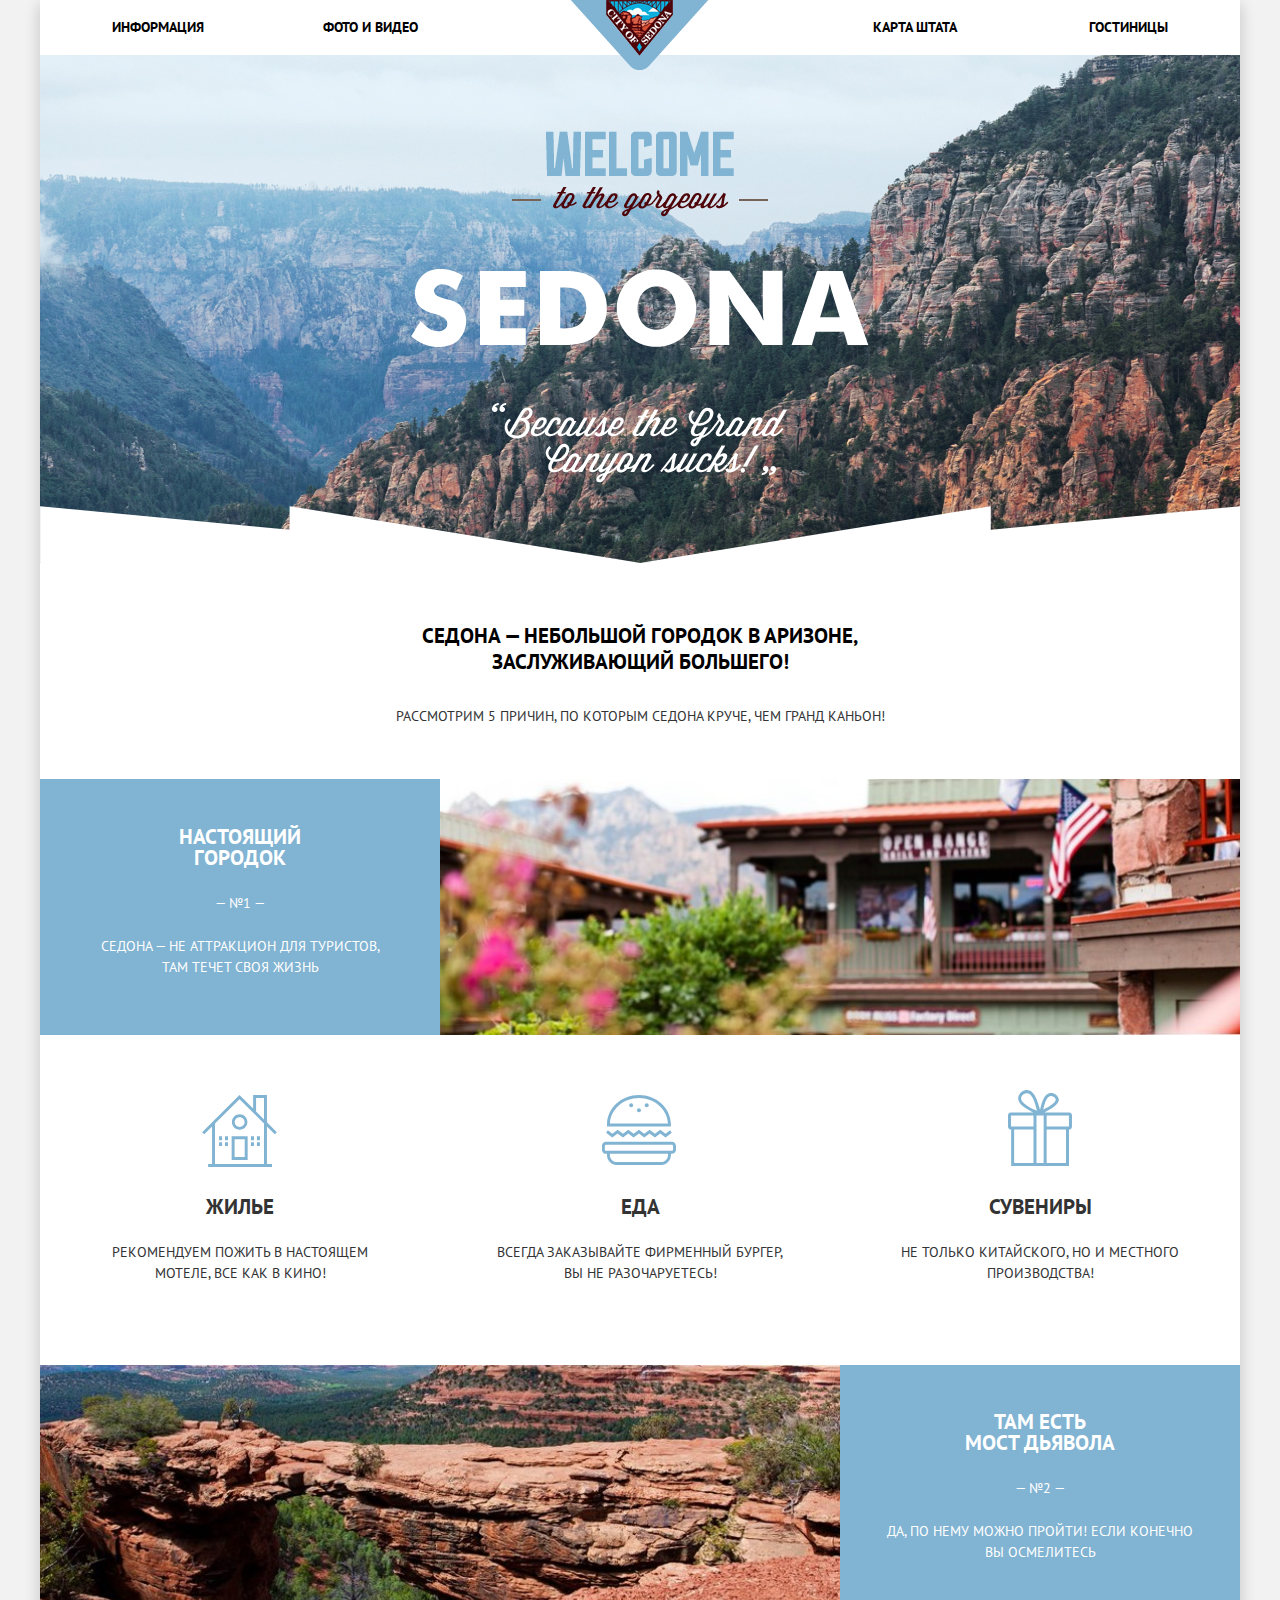
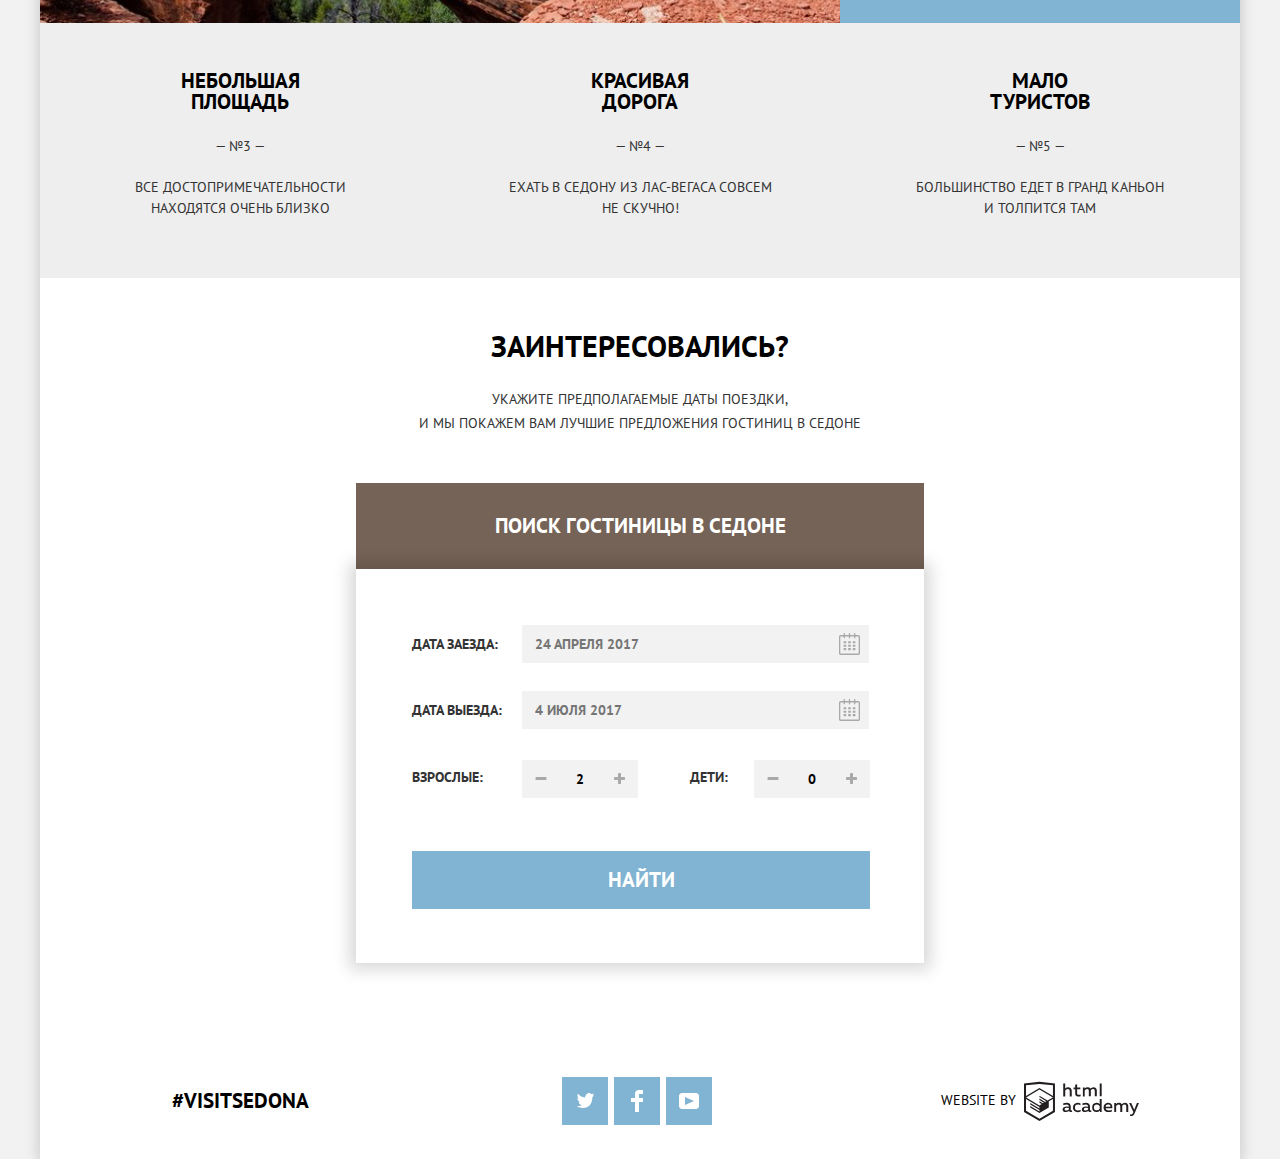
==== commit 90166e0d: "исправление" ====
--- a/index.html
+++ b/index.html
@@ -13,7 +13,7 @@
      <div class="container">
       <header class="main-header">
          <a class="main-header-logo">
-                  <img src="img/logo.png" width="138px" height="70px" alt="Логотип">
+                  <img src="img/logo.png" width="138" height="70" alt="Логотип">
          </a>
           <nav class="main-navigation">
               <ul class="site-navigation">
@@ -26,11 +26,11 @@
       </header>
       <main>
           <section class="background-image">
-             <img src="img/Welcome.png" width="188px" height="45px" alt="welcome">
-             <img src="img/tothegorgeous.png" width="256px" height="30px" alt="gorgeous">
-             <img src="img/Sedona.png" width="458px" height="78px" alt="sedona">
-             <img src="img/BecausetheGrandCanyonsucks!.png" width="296px" height="80px" alt="sucks">
-             <img src="img/Shape%201%20copy%203.png" width="1200px" height="57px">
+             <img src="img/Welcome.png" width="188" height="45" alt="welcome">
+             <img src="img/tothegorgeous.png" width="256" height="30" alt="gorgeous">
+             <img src="img/Sedona.png" width="458" height="78" alt="sedona">
+             <img src="img/BecausetheGrandCanyonsucks!.png" width="296" height="80" alt="sucks">
+             <img src="img/Shape%201%20copy%203.png" width="1200" height="57" alt="картинка">
           </section>
           <div class="caption-wrapper">
               <section class="caption">
@@ -133,7 +133,7 @@
                           <label class="number-of-adults" for="adults">Взрослые:</label>
                           <button type="button" name="min-adults">
                           </button>
-                          <input type="text" min="1" step="1" name="number-of-adults" id="adults" value="2">
+                          <input type="text"  name="number-of-adults" id="adults" value="2">
                           <button type="button" name="max-adults">
                           </button>
                           
@@ -142,7 +142,7 @@
                           <button type="button" name="min-children">
                               <span class="minus"></span>
                           </button>
-                          <input type="text" min="0" step="1" name="number-of-children" id="children" value="0">
+                          <input type="text"  name="number-of-children" id="children" value="0">
                           <button type="button" name="max-children">
                               <span class="plus"></span>
                           </button>
@@ -178,15 +178,7 @@
           </section>
       </main> 
     </div>
-    <script>
-        var link = document.querySelector(".for-form");
-        var popup = document.querySelector(".modal-form");
-        
-        link.addEventListener("click", function (evt) {
-            evt.preventDefault();
-            popup.classList.toggle("modal-show");
-        });
+    <script src="js/js.js">  
     </script>
-    
   </body>
-</html>
+</html>--- a/css/style.css
+++ b/css/style.css
@@ -1,4 +1,3 @@
-
 body {
 	margin: 0;
 	padding: 0;
@@ -7,7 +6,7 @@
 	line-height: 26px;
 	color: #333333;
 	text-transform: uppercase;
-	background-color: #ffffff;
+	background-color: #f2f2f2;
 }
 
 div {
@@ -18,7 +17,9 @@
     position: relative;
     width: 1200px;
     margin: 0 auto;
-    box-shadow: 0 0 30px -4px rgba(0,0,0, 0.2);
+    -webkit-box-shadow: 0 5px 15px 0 rgba(0,0,0, 0.2);
+            box-shadow: 0 5px 15px 0 rgba(0,0,0, 0.2);
+    background-color: #ffffff;
 }
 
 .visually-hidden:not(:focus):not(:active),
@@ -31,7 +32,8 @@
   border: 0;
   padding: 0;
   white-space: nowrap;
-  clip-path: inset(100%);
+  -webkit-clip-path: inset(100%);
+          clip-path: inset(100%);
   clip: rect(0 0 0 0);
   overflow: hidden;
 }
@@ -59,35 +61,38 @@
 .main-navigation {
 	font-size: 14px;
 	line-height: 26px;
-    padding: 14px 72px 15px 72px;
+    padding: 14px 6% 15px 6%;
 	font-weight: bold;
 	color: #000000;
-	background-color: #ffffff;
 }
 
 .site-navigation {
-    display: flex;
-    flex-wrap: wrap;
+    display: -webkit-box;
+    display: -ms-flexbox;
+    display: flex;
+    -ms-flex-wrap: wrap;
+        flex-wrap: wrap;
 }
 
 .site-navigation li:first-child {
-    width: 128px;
-    margin-right: 113px;
+    width: 20%;
+	text-align: left;
 }
 
 .site-navigation li:nth-child(2) {
-    width: 128px;
-    margin-right: 360px;
+    width: 20%;
+	margin-right: 20%;
+	text-align: left;
 }
 
 .site-navigation li:nth-child(3) {
-    width: 128px;
-    margin-right: 71px;
+    width: 20%;
+	text-align: right;
 }
 
 .site-navigation li:nth-child(4) {
-    width: 128px;
-    text-align: right;
+    width: 20%;
+	text-align: right;
 }
 
 .site-navigation,
@@ -117,9 +122,16 @@
 	background-image: url(../img/background.jpg);
 	background-repeat: no-repeat;
     background-position: 0px -75px;
-    display: flex;
-    flex-direction: column;
-    align-items: center;  
+    display: -webkit-box;
+    display: -ms-flexbox;
+    display: flex;
+    -webkit-box-orient: vertical;
+    -webkit-box-direction: normal;
+        -ms-flex-direction: column;
+            flex-direction: column;
+    -webkit-box-align: center;
+        -ms-flex-align: center;
+            align-items: center;  
     margin-bottom: 60px;
 }
 
@@ -140,8 +152,12 @@
 }
 
 .caption-wrapper {
-    display: flex;
-    justify-content: center;
+    display: -webkit-box;
+    display: -ms-flexbox;
+    display: flex;
+    -webkit-box-pack: center;
+        -ms-flex-pack: center;
+            justify-content: center;
 }
 
 .caption {
@@ -171,21 +187,26 @@
 
 .width33 {
     width: 400px;
-    box-sizing: border-box;
+    -webkit-box-sizing: border-box;
+            box-sizing: border-box;
 }
 
 .width66 {
     width: 800px;
-    box-sizing: border-box;
+    -webkit-box-sizing: border-box;
+            box-sizing: border-box;
 }
 
 .realtown {
+    display: -webkit-box;
+    display: -ms-flexbox;
     display: flex;
     margin-bottom: 140px;
 }
 
 .realtown img {
     display: block;
+	width: 100%;
 }
 
 .realtown .width33 {
@@ -264,14 +285,19 @@
 }
 
 .housingmealsouvenirs-list {
-    display: flex;
-    justify-content: space-between;
+    display: -webkit-box;
+    display: -ms-flexbox;
+    display: flex;
+    -webkit-box-pack: justify;
+        -ms-flex-pack: justify;
+            justify-content: space-between;
 }
 
 .housingmealsouvenirs-list li {
     text-align: center;
     width: 400px;
-    box-sizing: border-box;
+    -webkit-box-sizing: border-box;
+            box-sizing: border-box;
 }
 
 li.housing-item {
@@ -348,8 +374,13 @@
 }
 
 .devilsbridge {
-    display: flex;
-    flex-direction: row-reverse;
+    display: -webkit-box;
+    display: -ms-flexbox;
+    display: flex;
+    -webkit-box-orient: horizontal;
+    -webkit-box-direction: reverse;
+        -ms-flex-direction: row-reverse;
+            flex-direction: row-reverse;
 }
 
 .devilsbridge .width66 img {
@@ -363,8 +394,12 @@
 
 .threeadvantages-list {
     background-color: #eeeeee;
-    display: flex;
-    justify-content: space-between;
+    display: -webkit-box;
+    display: -ms-flexbox;
+    display: flex;
+    -webkit-box-pack: justify;
+        -ms-flex-pack: justify;
+            justify-content: space-between;
     padding-top: 26px;
     padding-bottom: 45px;
 }
@@ -406,9 +441,16 @@
 }
 
 .booked {
-    display: flex;
-    flex-direction: column;
-    align-items: center;
+    display: -webkit-box;
+    display: -ms-flexbox;
+    display: flex;
+    -webkit-box-orient: vertical;
+    -webkit-box-direction: normal;
+        -ms-flex-direction: column;
+            flex-direction: column;
+    -webkit-box-align: center;
+        -ms-flex-align: center;
+            align-items: center;
 }
 
 .booked-wrapper {
@@ -448,6 +490,7 @@
 .booked button:focus {
 	background-color: #604e43;
 	outline: none;
+    cursor: pointer;
 }
 
 .booked button:active {
@@ -464,21 +507,54 @@
     height: 582px;
 }
 
+@-webkit-keyframes move {
+    0% {
+        opacity: 0;
+        -webkit-transform: translateY(-95px);
+                transform: translateY(-95px);
+      }
+
+    100% {
+        opacity: 1;
+        -webkit-transform: translateY(0);
+                transform: translateY(0);
+      }
+}
+
 @keyframes move {
     0% {
         opacity: 0;
-        transform: translateY(-95px);
+        -webkit-transform: translateY(-95px);
+                transform: translateY(-95px);
       }
 
     100% {
         opacity: 1;
-        transform: translateY(0);
+        -webkit-transform: translateY(0);
+                transform: translateY(0);
       }
 }
 
+@keyframes move-back {
+    0% {
+        opacity: 1;
+        -webkit-transform: translateY(0);
+                transform: translateY(0);
+      }
+
+    100% {
+        opacity: 0;
+        -webkit-transform: translateY(-95px);
+                transform: translateY(-95px);
+      }
+}
+
 .modal-form {
-    display: none;
-    box-sizing: border-box;
+	display: -webkit-box;
+	display: -ms-flexbox;
+	display: flex;
+    -webkit-box-sizing: border-box;
+            box-sizing: border-box;
     position: absolute;  
     padding: 56px 53px 52px 56px;
     width: 568px;
@@ -486,16 +562,18 @@
     top: 0;
     left: 50%;
     background: #ffffff;
-    box-shadow: 0px 0px 15px 7px rgba(0, 1, 1, 0.15);
+    -webkit-box-shadow: 0px 0px 15px 7px rgba(0, 1, 1, 0.15);
+            box-shadow: 0px 0px 15px 7px rgba(0, 1, 1, 0.15);
     margin-left: -284px;
-}
-
-.modal-show {
-    display: flex;
     
     animation-name: move;
     animation-duration: 0.6s;
 }
+
+.modal-show {
+	display: none;
+}
+
 
 form fieldset {
     border: none;
@@ -508,30 +586,13 @@
     font-weight: bold;
 } 
 
-form input {
-    height: 38px;
-    outline-color: #e5e5e5;
-}
-
-form input:hover {
-    background-color: #ebebeb; 
-    outline-color: #e5e5e5;
-}
-
-form input:focus {
-    height: 37px;
-    background-color: #ffffff; 
-    outline-color: #e5e5e5;
-    outline-width: 1px;
-}
-
 p.line-date-in {
     margin-bottom: 28px;
     position: relative;
 }
 
-form input[name="date-in"] {
-    padding-left: 13px;
+.map input[name="date-in"] {
+    padding-left: 11px;
     padding-top: 0;
     padding-bottom: 0;
     margin-left: 20px;
@@ -542,11 +603,11 @@
     position: relative;
 }
 
-form input[name="date-off"] {
+.map input[name="date-off"] {
     margin-left: 16px;
     padding-top: 0;
     padding-bottom: 0;
-    padding-left: 13px;
+    padding-left: 11px;
 }
 
 p svg {
@@ -565,22 +626,41 @@
     fill: #81b3d2;
 }
 
-form input {
-    width: 332px;
+.map input[type="text"] {
+    width: 330px;
     font-family: inherit;
     text-transform: uppercase;
-    border: none;
     font-size: 14px;
     line-height: 26px;
     font-weight: bold;
+	height: 34px;
+	border: 2px solid #f2f2f2;
+	outline: none;
     background-color: #f2f2f2;
 }
 
-form .number {
-    display: flex;
-    justify-content: space-between;
-    align-items: center;
-    box-sizing: border-box;
+.map input[type="text"]:hover {
+    background-color: #ebebeb;
+	border-color: #ebebeb;
+}
+
+.map input[type="text"]:focus {
+    background-color: #ffffff;
+	border-color: #e5e5e5;
+}
+
+.map .number {
+    display: -webkit-box;
+    display: -ms-flexbox;
+    display: flex;
+    -webkit-box-pack: justify;
+        -ms-flex-pack: justify;
+            justify-content: space-between;
+    -webkit-box-align: center;
+        -ms-flex-align: center;
+            align-items: center;
+    -webkit-box-sizing: border-box;
+            box-sizing: border-box;
     height: 40px;
     width: 458px;
     margin-bottom: 52px;
@@ -595,7 +675,7 @@
     color: #a9a9a9;
 }
 
-.number input {
+.number input[type="text"] {
     width: 37px;
     text-align: center;
     padding:0 0; 
@@ -693,8 +773,10 @@
     line-height: 26px;
     font-weight: bold;
     border: none;
-    font-family: inherit;
+	font-family: inherit;
+    text-transform: uppercase;
     cursor: pointer;
+	outline: none;
 }
 
 input[type="submit"]:hover {
@@ -708,10 +790,16 @@
 }
 
 .check {
-    display: flex;
-    flex-direction:row;
+    display: -webkit-box;
+    display: -ms-flexbox;
+    display: flex;
+    -webkit-box-orient:horizontal;
+    -webkit-box-direction:normal;
+        -ms-flex-direction:row;
+            flex-direction:row;
     min-height: 190px;
-    justify-content: space-around;
+    -ms-flex-pack: distribute;
+        justify-content: space-around;
 	background-image: url(../img/back2.jpg);
     background-position: 0 -1000px;
     padding-top: 27px;
@@ -764,13 +852,15 @@
   width: 2px;
   height: 22px;
   background: #ffffff;
-  transform: translate(-50%, -50%);
+  -webkit-transform: translate(-50%, -50%);
+      -ms-transform: translate(-50%, -50%);
+          transform: translate(-50%, -50%);
 }
 
 .price-controls label {
   display: inline-block;
   font-size: 14px;
-  line-height: 38px;
+  line-height: 30px;
   vertical-align: top;
   cursor: pointer;
 }
@@ -819,7 +909,8 @@
   background: #ababab;
   border: 8px solid #ffffff;
   border-radius: 50%;
-  box-shadow: 0 2px 1px 0 rgba(0, 1, 1, 0.2);
+  -webkit-box-shadow: 0 2px 1px 0 rgba(0, 1, 1, 0.2);
+          box-shadow: 0 2px 1px 0 rgba(0, 1, 1, 0.2);
   cursor: pointer;
 }
 
@@ -835,7 +926,7 @@
 .btn-transparent {
   display: block;
   margin-left: 85px;
-  padding: 5px 26px 5px 32px;
+  padding: 5px 29px;
   font-size: 14px;
   line-height: 20px;
   color: #ffffff;
@@ -856,8 +947,13 @@
 }
 
 .fieldset-1 {
-    display: flex;
-    flex-direction: row;
+    display: -webkit-box;
+    display: -ms-flexbox;
+    display: flex;
+    -webkit-box-orient: vertical;
+    -webkit-box-direction: normal;
+        -ms-flex-direction: column;
+            flex-direction: column;
     border: none;
     color: #ffffff;
     margin-right: 120px;
@@ -872,24 +968,41 @@
 }
 
 .fieldset-2 {
-    display: flex;
-    flex-direction: row;
+    display: -webkit-box;
+    display: -ms-flexbox;
+    display: flex;
+    -webkit-box-orient: vertical;
+    -webkit-box-direction: normal;
+        -ms-flex-direction: column;
+            flex-direction: column;
     border: none;
     color: #ffffff;
 }
 
  .fieldset-3 {
-    display: flex;
-    flex-direction: row;
+    display: -webkit-box;
+    display: -ms-flexbox;
+    display: flex;
+    -webkit-box-orient: vertical;
+    -webkit-box-direction: normal;
+        -ms-flex-direction: column;
+            flex-direction: column;
     border: none;
     padding: 0;
     margin-left: auto;
 }
 
 .result {
-    display: flex;
-    flex-direction:row;
-    align-items: center;
+    display: -webkit-box;
+    display: -ms-flexbox;
+    display: flex;
+    -webkit-box-orient:horizontal;
+    -webkit-box-direction:normal;
+        -ms-flex-direction:row;
+            flex-direction:row;
+    -webkit-box-align: center;
+        -ms-flex-align: center;
+            align-items: center;
     padding: 31px 0 30px 0;
     border-bottom: 1px solid #e5e5e5;
 }
@@ -918,6 +1031,7 @@
     border-bottom: 1px dashed #81b3d2;
     margin-right: 30px;
     font-weight: normal;
+	cursor: pointer;
 }
 
 .first-sort label:hover {
@@ -983,13 +1097,23 @@
 }
 
 .catalog-list {
-    display: flex;
-    flex-direction: column;
+    display: -webkit-box;
+    display: -ms-flexbox;
+    display: flex;
+    -webkit-box-orient: vertical;
+    -webkit-box-direction: normal;
+        -ms-flex-direction: column;
+            flex-direction: column;
 }
 
 .catalog-list li{
-    display: flex;
-    flex-direction:row;
+    display: -webkit-box;
+    display: -ms-flexbox;
+    display: flex;
+    -webkit-box-orient:horizontal;
+    -webkit-box-direction:normal;
+        -ms-flex-direction:row;
+            flex-direction:row;
 }
 
 .catalog-list .preview {
@@ -1001,16 +1125,27 @@
 }
 
 .catalog-list .information {
-    flex-grow: 1; 
+    -webkit-box-flex: 1;
+        -ms-flex-positive: 1;
+            flex-grow: 1; 
     padding: 0;
     margin: 0;
 }
 
 div .grade {
-    display: flex;
-    flex-direction: column;
-    align-items: flex-end;
-    justify-content: space-between;
+    display: -webkit-box;
+    display: -ms-flexbox;
+    display: flex;
+    -webkit-box-orient: vertical;
+    -webkit-box-direction: normal;
+        -ms-flex-direction: column;
+            flex-direction: column;
+    -webkit-box-align: end;
+        -ms-flex-align: end;
+            align-items: flex-end;
+    -webkit-box-pack: justify;
+        -ms-flex-pack: justify;
+            justify-content: space-between;
     margin-right: 72px;
     margin-top: 28px;
 }
@@ -1166,9 +1301,15 @@
     bottom: 0;
     min-height: 120px;
 	background-color: rgba(255, 255, 255, 0.8);
-    display: flex;
-    justify-content: space-between;
-    align-items: center;
+    display: -webkit-box;
+    display: -ms-flexbox;
+    display: flex;
+    -webkit-box-pack: justify;
+        -ms-flex-pack: justify;
+            justify-content: space-between;
+    -webkit-box-align: center;
+        -ms-flex-align: center;
+            align-items: center;
 }
 .hotels {
     position: relative;
@@ -1193,13 +1334,19 @@
 }
 
 .social {
-    display: flex;
-    flex-direction:row;
-    justify-content: center;
-    flex-wrap: wrap;
-    margin: 0 auto;
+    display: -webkit-box;
+    display: -ms-flexbox;
+    display: flex;
+    -webkit-box-orient:horizontal;
+    -webkit-box-direction:normal;
+        -ms-flex-direction:row;
+            flex-direction:row;
+    -webkit-box-pack: center;
+        -ms-flex-pack: center;
+            justify-content: center;
+    -ms-flex-wrap: wrap;
+        flex-wrap: wrap;
     padding: 0;
-    padding-left: 10px;
     padding-top: 4px;
 }
 
@@ -1208,13 +1355,20 @@
 }
 
 .social-button {
-    display: flex;
-    align-items: center;
-    align-content: center;
-    justify-content: center;
+    display: -webkit-box;
+    display: -ms-flexbox;
+    display: flex;
+    -webkit-box-align: center;
+        -ms-flex-align: center;
+            align-items: center;
+    -ms-flex-line-pack: center;
+        align-content: center;
+    -webkit-box-pack: center;
+        -ms-flex-pack: center;
+            justify-content: center;
     width: 46px;
     height: 48px;
-    margin-right: 7px;
+    margin-right: 6px;
 	background-color: #81b3d2;
 }
 .footer-social a:hover {
@@ -1235,9 +1389,15 @@
     text-align: center;
 }
 .footer-copyright a {
-    display: flex;
-    align-items: center;
-    justify-content: center;
+    display: -webkit-box;
+    display: -ms-flexbox;
+    display: flex;
+    -webkit-box-align: center;
+        -ms-flex-align: center;
+            align-items: center;
+    -webkit-box-pack: center;
+        -ms-flex-pack: center;
+            justify-content: center;
     padding-top: 8px;
 }
 
@@ -1261,4 +1421,4 @@
 }
 .copyright-button:active path {
     fill: #bdbbbc;
-}
+}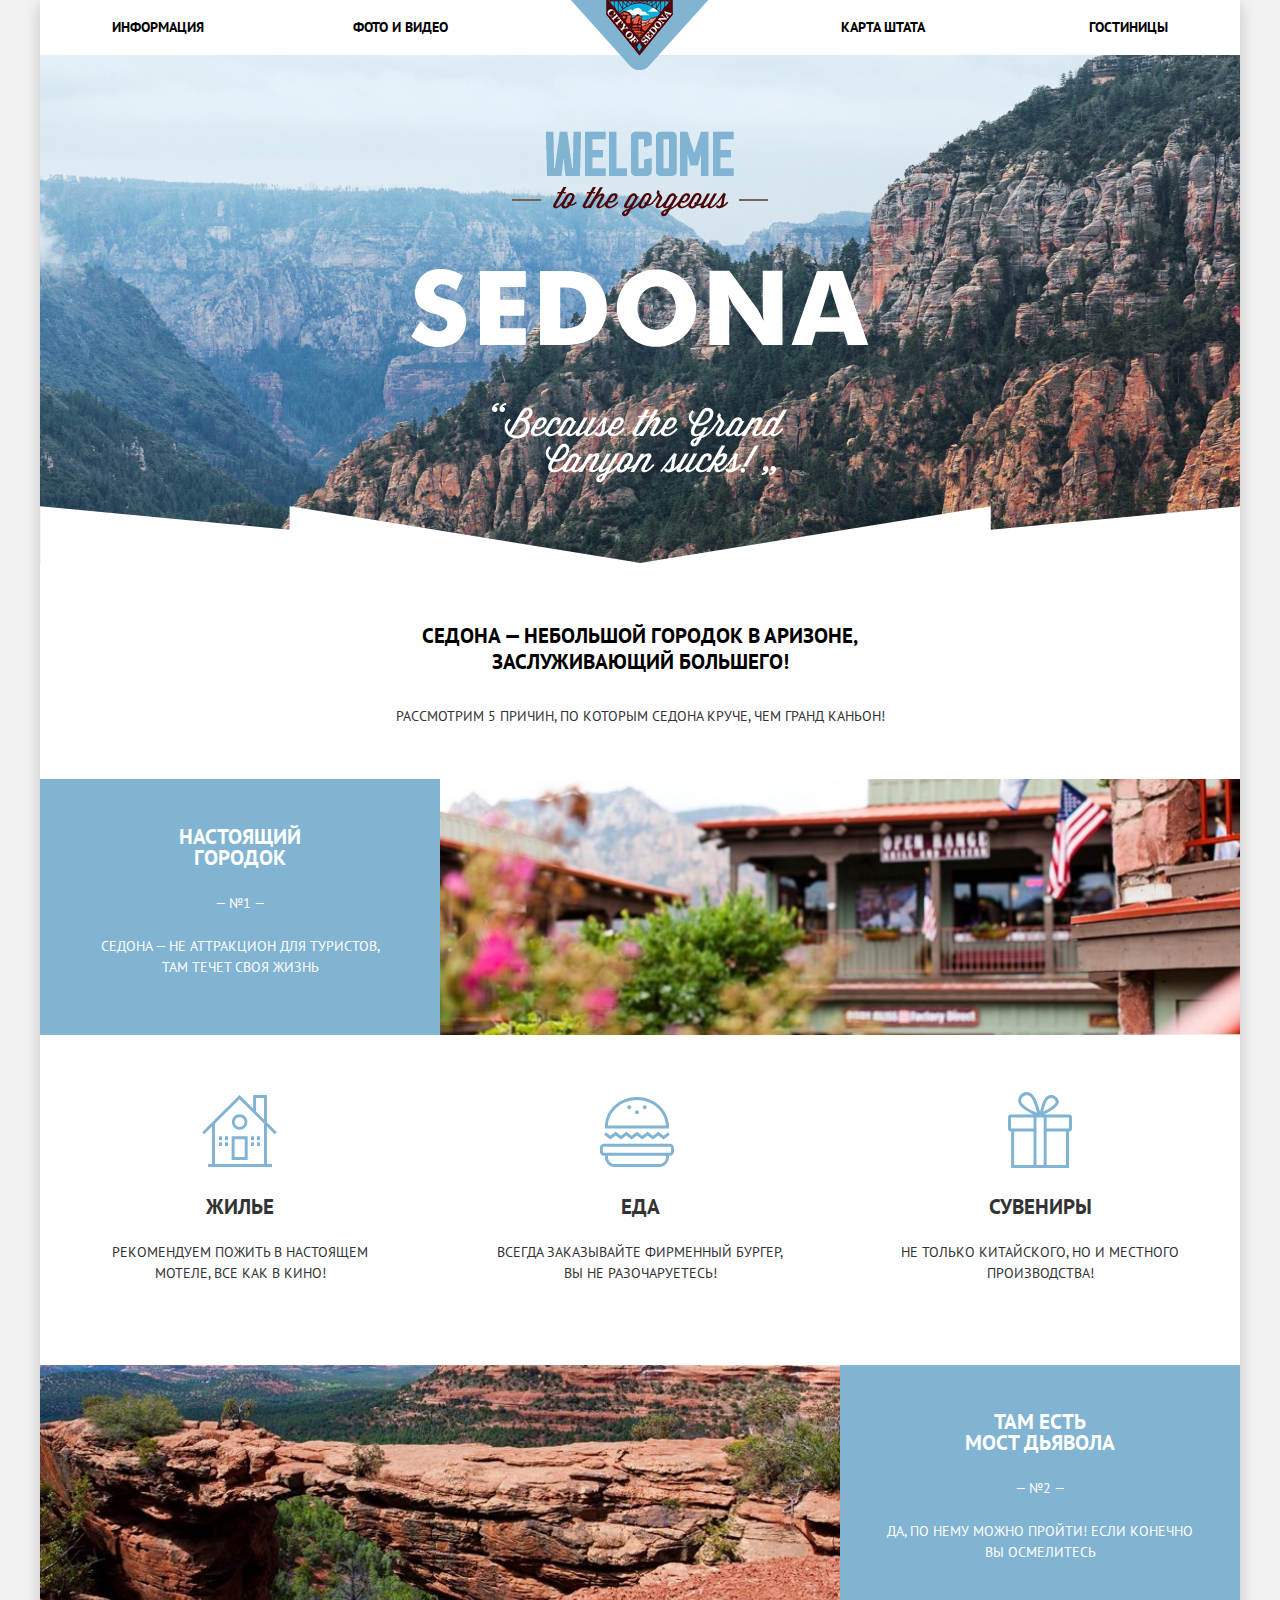
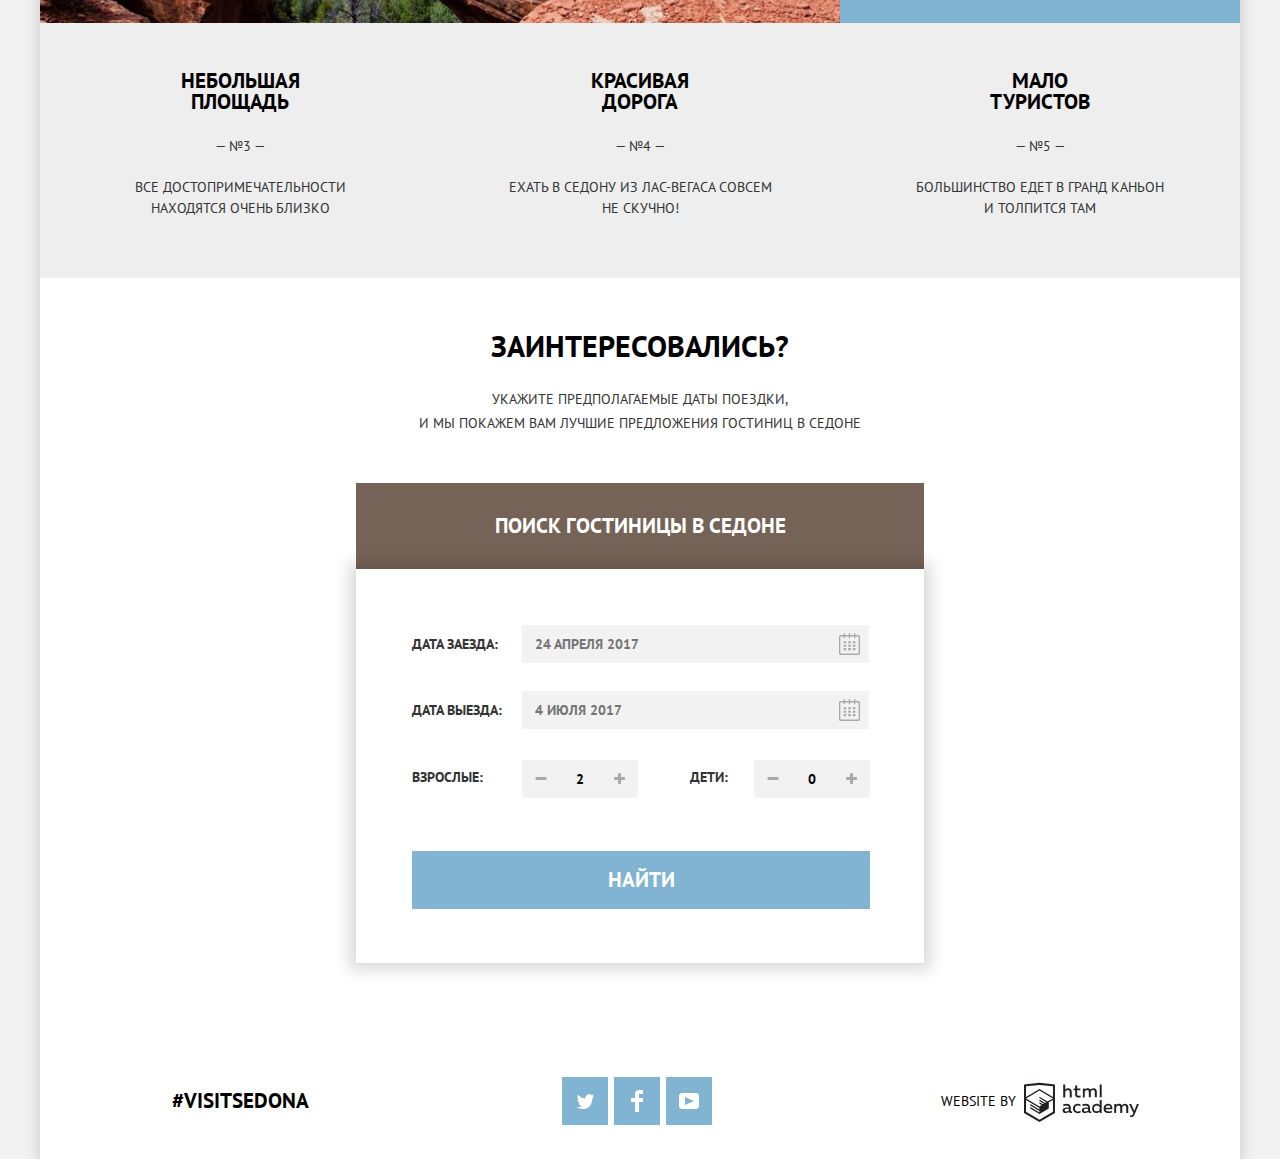
==== commit 64b51f25: "На допуск" ====
--- a/index.html
+++ b/index.html
@@ -1,13 +1,13 @@
 <!DOCTYPE html>
 <html lang="ru">
     <head>
-    <meta charset="utf-8"> 
-    <meta name="keywords" content=""> 
-    <meta name="description" content="">
-    <title>HTML Academy: Седона</title>
+    <meta charset="utf-8">
+    <meta name="keywords" content="Седона, Аризона, поиск гостиниц"> 
+    <meta name="description" content="Седона — небольшой городок в Аризоне, заслуживающий большего! Рассмотрим 5 причин, по которым Седона круче, чем Гранд Каньон!">
+    <title>Седона - небольшой городок в Аризоне</title>
     <link href="https://fonts.googleapis.com/css?family=PT+Sans:400,700&amp;subset=cyrillic" rel="stylesheet">
     <link href="css/normalize.css" rel="stylesheet">
-    <link href="css/style.css" rel="stylesheet">
+    <link href="css/min-style.css" rel="stylesheet">
   </head>
   <body>
      <div class="container">
@@ -113,7 +113,7 @@
               </div>
           </section>
           <section class="map">
-          <iframe src="https://www.google.com/maps/embed?pb=!1m18!1m12!1m3!1d838575.562110868!2d-112.27478597689897!3d34.81384617005931!2m3!1f0!2f0!3f0!3m2!1i1024!2i768!4f13.1!3m3!1m2!1s0x872da132f942b00d%3A0x5548c523fa6c8efd!2z0KHQtdC00L7QvdCwLCDQkNGA0LjQt9C-0L3QsCA4NjMzNiwg0KHQqNCQ!5e0!3m2!1sru!2sru!4v1512590885818" width="1200" height="582" frameborder="0" style="border:0" allowfullscreen></iframe>
+          <iframe src="https://www.google.com/maps/embed?pb=!1m18!1m12!1m3!1d838575.562110868!2d-112.27478597689897!3d34.81384617005931!2m3!1f0!2f0!3f0!3m2!1i1024!2i768!4f13.1!3m3!1m2!1s0x872da132f942b00d%3A0x5548c523fa6c8efd!2z0KHQtdC00L7QvdCwLCDQkNGA0LjQt9C-0L3QsCA4NjMzNiwg0KHQqNCQ!5e0!3m2!1sru!2sru!4v1512590885818" allowfullscreen></iframe>
 <!--              <img src="img/map.jpg" alt="Карта с адресом:..." width="1200" height="690">-->
               <form class="modal-form" action="https://echo.htmlacademy.ru/" method="get">
                   <fieldset>
@@ -178,7 +178,7 @@
           </section>
       </main> 
     </div>
-    <script src="js/js.js">  
+    <script src="js/min-js.js">  
     </script>
   </body>
 </html>--- a/css/min-style.css
+++ b/css/min-style.css
@@ -0,0 +1 @@
+body{margin:0;padding:0;font-family:'PT Sans','Arial',sans-serif;font-size:14px;line-height:26px;color:#333;text-transform:uppercase;background-color:#f2f2f2}div{display:block}.container{position:relative;width:1200px;margin:0 auto;-webkit-box-shadow:0 5px 15px 0 rgba(0,0,0,0.2);box-shadow:0 5px 15px 0 rgba(0,0,0,0.2);background-color:#fff}.visually-hidden:not(:focus):not(:active),input[type="checkbox"].visually-hidden,input[type="radio"].visually-hidden{position:absolute;width:1px;height:1px;margin:-1px;border:0;padding:0;white-space:nowrap;-webkit-clip-path:inset(100%);clip-path:inset(100%);clip:rect(0 0 0 0);overflow:hidden}a{text-decoration:none;color:#000}img{max-width:100%;height:auto}.main-header-logo img{position:absolute;top:0;left:50%;margin-left:-69px;width:138px;height:70px;display:block}.main-navigation{font-size:14px;line-height:26px;padding:14px 6% 15px;font-weight:700;color:#000}.site-navigation{display:-webkit-box;display:-ms-flexbox;display:flex;-ms-flex-wrap:wrap;flex-wrap:wrap;-webkit-box-pack:justify;-ms-flex-pack:justify;justify-content:space-between;-webkit-box-align:center;-ms-flex-align:center;align-items:center;list-style:none}.site-navigation li{width:20%;-webkit-box-sizing:border-box;box-sizing:border-box}.site-navigation li:nth-child(1){text-align:left}.site-navigation li:nth-child(2){text-align:left;margin-right:20%;padding-left:30px}.site-navigation li:nth-child(3){text-align:right;padding-right:32px}.site-navigation li:nth-child(4){text-align:right}.site-navigation,.housingmealsouvenirs-list,.threeadvantages-list,.social,.catalog-list{list-style:none;margin:0;padding:0}.main-navigation a[href]:hover,.main-navigation a[href]:focus{color:#81b3d2}.main-navigation a:not([href]){color:#766357}.main-navigation a[href]:active{color:#928a85}.background-image{background-image:url(../img/background.jpg);background-repeat:no-repeat;background-position:0 -75px;display:-webkit-box;display:-ms-flexbox;display:flex;-webkit-box-orient:vertical;-webkit-box-direction:normal;-ms-flex-direction:column;flex-direction:column;-webkit-box-align:center;-ms-flex-align:center;align-items:center;margin-bottom:60px}.background-image img:first-child{margin-top:76px;margin-bottom:11px}.background-image img:nth-child(2){margin-bottom:52px}.background-image img:nth-child(3){margin-bottom:56px}.background-image img:nth-child(4){margin-bottom:23px}.caption-wrapper{display:-webkit-box;display:-ms-flexbox;display:flex;-webkit-box-pack:center;-ms-flex-pack:center;justify-content:center}.caption{width:636px;text-align:center}.sedona{width:636px;height:50px;margin:0;margin-bottom:30px;font-size:21px;line-height:26px;font-weight:700;color:#000}.fiveadvantages{font-size:14px;line-height:26px;font-weight:400;margin-top:0;margin-bottom:50px;color:#333}.width33{width:400px;-webkit-box-sizing:border-box;box-sizing:border-box}.width66{width:800px;-webkit-box-sizing:border-box;box-sizing:border-box}.realtown{display:-webkit-box;display:-ms-flexbox;display:flex;margin-bottom:140px}.realtown img{display:block;width:100%}.realtown .width33{padding-top:47px;padding-left:60px;padding-right:60px;background-color:#81b3d2;text-align:center}.devilsbridge .width33{background-color:#81b3d2;text-align:center;padding:46px 40px}.realtown h3{margin:0 0 22px;padding:0;font-size:21px;line-height:21px;font-weight:700;color:#fff}.devilsbridge h3{margin:0 0 22px;padding:0;font-size:21px;line-height:21px;font-weight:700;color:#fff}.realtown span{font-size:14px;line-height:21px;color:#fff}.devilsbridge span{font-size:14px;line-height:21px;color:#fff}.realtown p{margin:20px 0 0;padding:0;font-size:14px;line-height:21px;color:#fff}.devilsbridge p{margin:20px 0 14px;padding:0;font-size:14px;line-height:21px;color:#fff}.devilsbridge img{height:100%}.housingmealsouvenirs{margin-bottom:67px}.housingmealsouvenirs p{margin-top:25px}.housingmealsouvenirs-list{display:-webkit-box;display:-ms-flexbox;display:flex;-webkit-box-pack:justify;-ms-flex-pack:justify;justify-content:space-between}.housingmealsouvenirs-list li{text-align:center;width:400px;-webkit-box-sizing:border-box;box-sizing:border-box}li.housing-item{padding:0 45px}li.souvenirs-item{padding:0 35px}li.meal-item{padding:0 50px}.housingmealsouvenirs-list h3{font-size:21px;line-height:21px;font-weight:700}.housingmealsouvenirs-list p{font-size:14px;line-height:21px;color:#333}.housing-item{position:relative}.housing-item h3::before{position:absolute;content:"";top:-80px;left:162px;background-image:url(../img/icon-1.svg);background-repeat:no-repeat;background-position:0 0;width:79px;height:74px}.meal-item{position:relative}.meal-item h3::before{position:absolute;content:"";top:-78px;left:160px;background-image:url(../img/icon-3.svg);background-repeat:no-repeat;background-position:0 0;width:79px;height:74px}.souvenirs-item{position:relative}.souvenirs-item h3::before{position:absolute;content:"";top:-83px;left:168px;background-image:url(../img/icon-2.svg);background-repeat:no-repeat;background-position:0 0;width:79px;height:76px}.devilsbridge{display:-webkit-box;display:-ms-flexbox;display:flex;-webkit-box-orient:horizontal;-webkit-box-direction:reverse;-ms-flex-direction:row-reverse;flex-direction:row-reverse}.devilsbridge .width66 img{display:block}.threeadvantages{margin-bottom:50px}.threeadvantages-list{background-color:#eee;display:-webkit-box;display:-ms-flexbox;display:flex;-webkit-box-pack:justify;-ms-flex-pack:justify;justify-content:space-between;padding-top:26px;padding-bottom:45px}.threeadvantages-list li{text-align:center}.threeadvantages-item:first-child{padding:0 90px}.threeadvantages-item:nth-child(2){padding:0 68px}.threeadvantages-item:nth-child(3){padding:0 70px}.threeadvantages-list h3{font-size:21px;line-height:21px;font-weight:700;color:#000}.threeadvantages-list span{font-size:14px;line-height:21px;color:#333}.threeadvantages-list p{margin-top:18px;font-size:14px;line-height:21px;color:#333}.booked{display:-webkit-box;display:-ms-flexbox;display:flex;-webkit-box-orient:vertical;-webkit-box-direction:normal;-ms-flex-direction:column;flex-direction:column;-webkit-box-align:center;-ms-flex-align:center;align-items:center}.booked-wrapper{width:570px;text-align:center}.booked h3{font-size:30px;line-height:36px;font-weight:700;color:#000;margin:0 0 23px;padding:0}.booked p{font-size:14px;line-height:24px;color:#333;margin:0 0 48px;padding:0}.booked button{font-family:inherit;width:568px;height:86px;font-size:21px;font-weight:700;line-height:26px;color:#fff;border:none;background-color:#766357}.booked button:hover,.booked button:focus{background-color:#604e43;outline:none;cursor:pointer}.booked button:active{color:rgba(255,255,255,0.3);background-color:#503e33;outline:none}.map{position:relative}.map img{height:582px}iframe{width:1200px;height:582px;border:none}@-webkit-keyframes move{0%{opacity:0;-webkit-transform:translateY(-95px);transform:translateY(-95px)}100%{opacity:1;-webkit-transform:translateY(0);transform:translateY(0)}}@keyframes move{0%{opacity:0;-webkit-transform:translateY(-95px);transform:translateY(-95px)}100%{opacity:1;-webkit-transform:translateY(0);transform:translateY(0)}}@keyframes move-back{0%{opacity:1;-webkit-transform:translateY(0);transform:translateY(0)}100%{opacity:0;-webkit-transform:translateY(-95px);transform:translateY(-95px)}}.modal-form{display:-webkit-box;display:-ms-flexbox;display:flex;-webkit-box-sizing:border-box;box-sizing:border-box;position:absolute;padding:56px 50px 52px 56px;width:568px;height:394px;top:0;left:50%;background:#fff;-webkit-box-shadow:0 0 15px 7px rgba(0,1,1,0.15);box-shadow:0 0 15px 7px rgba(0,1,1,0.15);margin-left:-284px;animation-name:move;animation-duration:.6s}.modal-show{display:none}form fieldset{border:none;margin:0;padding:0}form p{margin:0;font-weight:700}p.line-date-in{margin-bottom:28px;position:relative}.map input[name="date-in"]{padding-left:11px;padding-top:0;padding-bottom:0;margin-left:20px}p.line-date-off{margin-bottom:30px;position:relative}.map input[name="date-off"]{margin-left:16px;padding-top:0;padding-bottom:0;padding-left:11px}p svg{position:absolute;display:block;top:8px;right:10px;fill:#a9a9a9}p svg:hover{fill:#000}p svg:active{fill:#81b3d2}.map input[type="text"]{width:330px;font-family:inherit;text-transform:uppercase;font-size:14px;line-height:26px;font-weight:700;height:34px;border:2px solid #f2f2f2;outline:none;background-color:#f2f2f2}.map input[type="text"]:hover{background-color:#ebebeb;border-color:#ebebeb}.map input[type="text"]:focus{background-color:#fff;border-color:#e5e5e5}.map .number{display:-webkit-box;display:-ms-flexbox;display:flex;-webkit-box-pack:justify;-ms-flex-pack:justify;justify-content:space-between;-webkit-box-align:center;-ms-flex-align:center;align-items:center;-webkit-box-sizing:border-box;box-sizing:border-box;height:40px;width:458px;margin-bottom:52px}.number button{width:40px;height:38px;padding:0;border:none;background-color:#f2f2f2;color:#a9a9a9}.number input[type="text"]{width:37px;text-align:center;padding:0}.number button[name="min-adults"]{margin-left:39px;background-image:url(../img/minus.png);background-repeat:no-repeat;background-position:center center}.number button[name="min-adults"]:hover{background-image:url(../img/minus-black.png);background-repeat:no-repeat;background-position:center center}.number button[name="min-adults"]:active{background-image:url(../img/minus-blue.png);background-repeat:no-repeat;background-position:center center}.number button[name="max-adults"]{margin-right:52px;background-image:url(../img/plus.png);background-repeat:no-repeat;background-position:center center}.number button[name="max-adults"]:hover{background-image:url(../img/plus-black.png);background-repeat:no-repeat;background-position:center center}.number button[name="max-adults"]:active{background-image:url(../img/plus-blue.png);background-repeat:no-repeat;background-position:center center}.number button[name="min-children"]{margin-left:26px;background-image:url(../img/minus.png);background-repeat:no-repeat;background-position:center center}.number button[name="min-children"]:hover{background-image:url(../img/minus-black.png);background-repeat:no-repeat;background-position:center center}.number button[name="min-children"]:active{background-image:url(../img/minus-blue.png);background-repeat:no-repeat;background-position:center center}.number button[name="max-children"]{background-image:url(../img/plus.png);background-repeat:no-repeat;background-position:center center}.number button[name="max-children"]:hover{background-image:url(../img/plus-black.png);background-repeat:no-repeat;background-position:center center}.number button[name="max-children"]:active{background-image:url(../img/plus-blue.png);background-repeat:no-repeat;background-position:center center}form .number-of-adults,form .number-of-children{padding-top:7px;margin-bottom:10px}input[type="submit"]{width:100%;min-height:58px;padding:0;background-color:#81b3d2;color:#fff;font-size:21px;line-height:26px;font-weight:700;border:none;font-family:inherit;text-transform:uppercase;cursor:pointer;outline:none}input[type="submit"]:hover{background-color:#669ec0;outline:none}input[type="submit"]:active{background-color:#5496bd;color:rgba(255,255,255,0.3);outline:none}.check{display:-webkit-box;display:-ms-flexbox;display:flex;-webkit-box-orient:horizontal;-webkit-box-direction:normal;-ms-flex-direction:row;flex-direction:row;min-height:190px;-ms-flex-pack:distribute;justify-content:space-around;background-image:url(../img/back2.jpg);background-position:0 -1000px;padding:27px 72px 1px}.filters legend,.filters .price{font-size:16px;font-weight:700;line-height:21px;color:#fff}.filters label{font-size:14px;line-height:21px;color:#fff}.filter-range{width:316px;color:#fff;text-transform:uppercase}.filter-range-title{margin-bottom:10px;font-weight:700;font-size:16px;line-height:21px}.price-controls{position:relative;width:314px;height:34px;font-size:0;margin-bottom:20px;border:2px solid #fff;border-radius:2px}.price-controls::after{content:"";position:absolute;top:50%;left:50%;width:2px;height:22px;background:#fff;-webkit-transform:translate(-50%,-50%);-ms-transform:translate(-50%,-50%);transform:translate(-50%,-50%)}.price-controls label{display:inline-block;font-size:14px;line-height:21px;vertical-align:top;cursor:pointer}.price-controls .min-price{width:90px;padding-left:65px;padding-top:5px}.price-controls .max-price{width:90px;padding-left:55px;padding-top:5px}.price-controls input{width:50px;margin:0;color:inherit;font:inherit;background:none;border:none}.range-controls{position:relative;margin-bottom:32px}.range-controls .scale{width:316px;height:2px;background:rgba(255,255,255,0.3)}.range-controls .bar{width:80%;height:2px;background:#fff}.range-toggle{position:absolute;top:-9px;width:4px;height:4px;background:#ababab;border:8px solid #fff;border-radius:50%;-webkit-box-shadow:0 2px 1px 0 rgba(0,1,1,0.2);box-shadow:0 2px 1px 0 rgba(0,1,1,0.2);cursor:pointer}.range-toggle-min{left:0}.range-toggle-max{left:252px}.btn-transparent{display:block;margin-left:85px;padding:5px 29px;font-size:14px;line-height:20px;color:#fff;text-transform:uppercase;background:transparent;border:2px solid #fff;border-radius:2px;cursor:pointer}.btn-transparent:hover{color:#000;background-color:#fff}.input-wrapper{margin-bottom:20px}.fieldset-1{display:-webkit-box;display:-ms-flexbox;display:flex;-webkit-box-orient:vertical;-webkit-box-direction:normal;-ms-flex-direction:column;flex-direction:column;border:none;color:#fff;margin-right:120px;padding:0}.fieldset-1 legend{margin-bottom:22px}.fieldset-2 legend{margin-bottom:22px}.fieldset-2{display:-webkit-box;display:-ms-flexbox;display:flex;-webkit-box-orient:vertical;-webkit-box-direction:normal;-ms-flex-direction:column;flex-direction:column;border:none;color:#fff}.fieldset-3{display:-webkit-box;display:-ms-flexbox;display:flex;-webkit-box-orient:vertical;-webkit-box-direction:normal;-ms-flex-direction:column;flex-direction:column;border:none;padding:0;margin-left:auto}.result{display:-webkit-box;display:-ms-flexbox;display:flex;-webkit-box-orient:horizontal;-webkit-box-direction:normal;-ms-flex-direction:row;flex-direction:row;-webkit-box-align:center;-ms-flex-align:center;align-items:center;padding:31px 0 30px;border-bottom:1px solid #e5e5e5}p.found{font-size:21px;font-weight:700;line-height:26px;margin-left:72px;margin-right:49px}p.sort{font-size:12px;line-height:18px;margin-right:39px}.first-sort{font-size:12px;line-height:18px;color:rgba(0,0,0,0.3)}.first-sort label{border-bottom:1px dashed #81b3d2;margin-right:30px;font-weight:400;cursor:pointer}.first-sort label:hover{color:#81b3d2}.first-sort label:active{color:#000;border:none}.first-sort input[type="radio"]:checked + label{color:#81b3d2;border:none}.second-sort{margin-left:auto;margin-right:72px}.second-sort label{margin-left:10px;cursor:pointer}.second-sort input[id="up"] + label{display:inline-block;vertical-align:middle;height:11px;width:10px;background-image:url(../img/up.png);background-repeat:no-repeat}.second-sort input[id="up"]:checked + label{background-image:url(../img/up-blue.png)}.second-sort input[id="up"]:hover + label{background-image:url(../img/up-black.png)}.second-sort input[id="down"] + label{display:inline-block;vertical-align:middle;height:11px;width:10px;background-image:url(../img/down.png);background-repeat:no-repeat}.second-sort input[id="down"]:checked + label{background-image:url(../img/down-blue.png)}.second-sort input[id="down"]:hover + label{background-image:url(../img/down-black.png)}.catalog{padding:0}.catalog-list{display:-webkit-box;display:-ms-flexbox;display:flex;-webkit-box-orient:vertical;-webkit-box-direction:normal;-ms-flex-direction:column;flex-direction:column}.catalog-list li{display:-webkit-box;display:-ms-flexbox;display:flex;-webkit-box-orient:horizontal;-webkit-box-direction:normal;-ms-flex-direction:row;flex-direction:row}.catalog-list .preview{width:135px;height:90px;display:block;margin:30px 30px 0 72px}.catalog-list .information{-webkit-box-flex:1;-ms-flex-positive:1;flex-grow:1;padding:0;margin:0}div .grade{display:-webkit-box;display:-ms-flexbox;display:flex;-webkit-box-orient:vertical;-webkit-box-direction:normal;-ms-flex-direction:column;flex-direction:column;-webkit-box-align:end;-ms-flex-align:end;align-items:flex-end;-webkit-box-pack:justify;-ms-flex-pack:justify;justify-content:space-between;margin-right:72px;margin-top:28px}.stars img{margin-left:2px}.catalog-list .grade{width:241px;margin-left:auto;text-align:right}.catalog-list li:first-child{border-bottom:1px solid #e5e5e5;padding-bottom:18px}.catalog-list li:nth-child(2){border-bottom:1px solid #e5e5e5;padding-bottom:18px}.catalog-list li:nth-child(3){border-bottom:1px solid #e5e5e5;padding-bottom:18px}.catalog-item h3{font-size:21px;line-height:26px;font-weight:700;color:#000}.catalog-item h3:hover{color:#81b3d2}.catalog-item h3:active{border-bottom:none;color:#81b3d2;color:rgba(0,0,0,0.3)}.information h3{margin-top:25px;margin-bottom:6px}.inf{font-size:14px;line-height:21px;color:#333;margin-top:0}.inf .inf-1{margin-right:35px}.inf .inf-2{margin-right:60px}.inf .inf-3{margin-right:18px}.grade .rating{font-size:14px;line-height:21px;color:#666;background-color:#f2f2f2;margin-bottom:14px}.information .button{font-size:14px;line-height:21px;font-weight:700;color:#fff}.button-more{padding:5px 16px 4px 18px;background-color:#81b3d2;margin-right:2px}.button-more:hover{background-color:#669ec0}.button-more:active{background-color:#5496bd;color:rgba(255,255,255,0.3)}.button-booking{background-color:#766357;padding:5px 16px 4px 18px}.button-booking:hover{background-color:#604e43}.button-booking:active{background-color:#503e33;color:rgba(255,255,255,0.3)}.rating{padding:2px 13px}input[type="checkbox"]{display:none}input[type="checkbox"] + label::before{content:"";display:inline-block;vertical-align:middle;height:23px;width:26px;margin:0 14px 0 0;background-image:url(../img/checkbox-off.svg);background-repeat:no-repeat}input[type="checkbox"]:checked + label::before{background-image:url(../img/checkbox-on.svg)}input[type="checkbox"] + label::before{background-image:url(../img/checkbox-off.svg)}input[type="checkbox"]:checked + label::before{background-image:url(../img/checkbox-on.svg)}.main-footer{position:absolute;bottom:0;padding:28px 0;background-color:rgba(255,255,255,0.8);display:-webkit-box;display:-ms-flexbox;display:flex;-webkit-box-pack:justify;-ms-flex-pack:justify;justify-content:space-between;-webkit-box-align:center;-ms-flex-align:center;align-items:center}.hotels{position:relative;background-color:#fff}.tag{font-size:21px;font-weight:700;text-align:center;padding-top:4px;color:#000;line-height:26px}.hotels .tag{padding-top:0}.footer-social{text-align:center}.social{display:-webkit-box;display:-ms-flexbox;display:flex;-webkit-box-orient:horizontal;-webkit-box-direction:normal;-ms-flex-direction:row;flex-direction:row;-webkit-box-pack:center;-ms-flex-pack:center;justify-content:center;-ms-flex-wrap:wrap;flex-wrap:wrap;padding:0;padding-top:4px}.hotels .social{padding-top:0}.social-button{display:-webkit-box;display:-ms-flexbox;display:flex;-webkit-box-align:center;-ms-flex-align:center;align-items:center;-ms-flex-line-pack:center;align-content:center;-webkit-box-pack:center;-ms-flex-pack:center;justify-content:center;width:46px;height:48px;margin-right:6px;background-color:#81b3d2}.footer-social a:hover{background-color:#669ec0}.footer-social a:active{background-color:#5496bd}.footer-social a:active path{fill:rgba(255,255,255,0.5)}.footer-copyright{margin:0;padding:0;text-align:center}.footer-copyright a{display:-webkit-box;display:-ms-flexbox;display:flex;-webkit-box-align:center;-ms-flex-align:center;align-items:center;-webkit-box-pack:center;-ms-flex-pack:center;justify-content:center;padding-top:8px}.hotels a{padding-top:0}.footer-copyright span{font-size:14px;color:#000;display:inline-block;margin-top:-5px;line-height:26px}.copyright-button{display:block;margin-left:8px;padding-top:6px}.copyright-button:hover path{fill:#81b3d2}.copyright-button:active path{fill:#bdbbbc}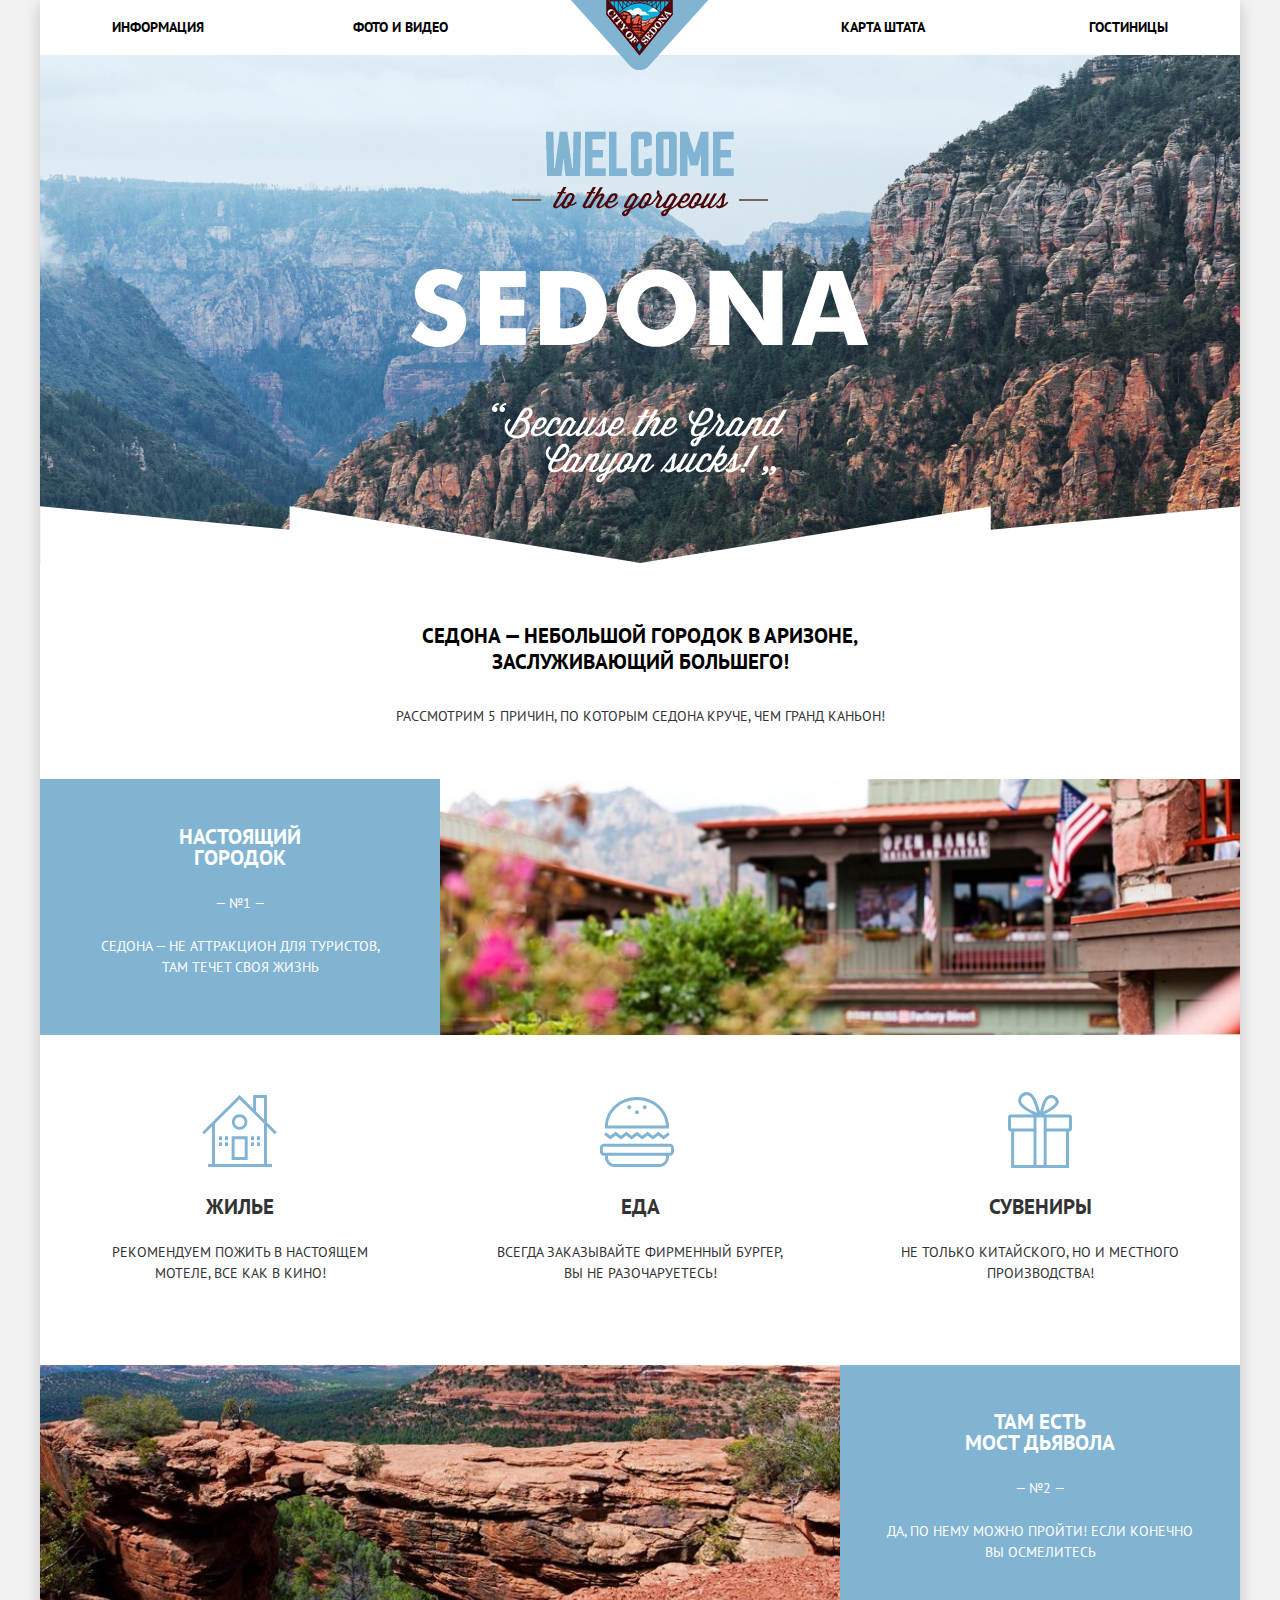
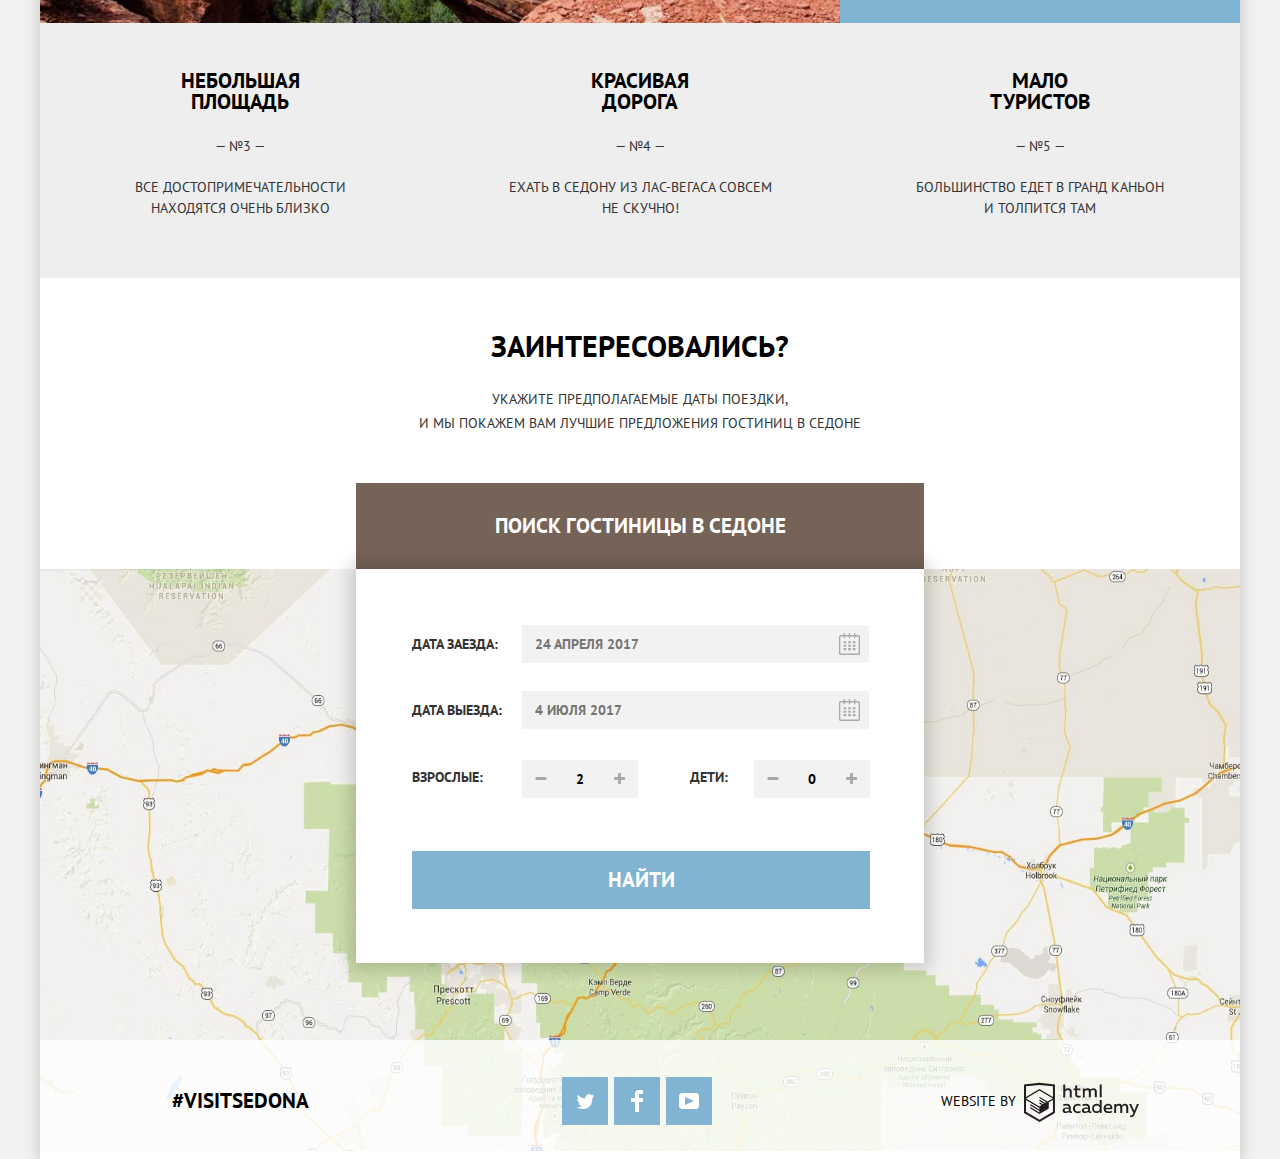
==== commit 05b21d38: "исправления на допуск" ====
--- a/index.html
+++ b/index.html
@@ -6,8 +6,8 @@
     <meta name="description" content="Седона — небольшой городок в Аризоне, заслуживающий большего! Рассмотрим 5 причин, по которым Седона круче, чем Гранд Каньон!">
     <title>Седона - небольшой городок в Аризоне</title>
     <link href="https://fonts.googleapis.com/css?family=PT+Sans:400,700&amp;subset=cyrillic" rel="stylesheet">
-    <link href="css/normalize.css" rel="stylesheet">
-    <link href="css/min-style.css" rel="stylesheet">
+    <link href="css/normalize.min.css" rel="stylesheet">
+    <link href="css/style.min.css" rel="stylesheet">
   </head>
   <body>
      <div class="container">
@@ -114,7 +114,7 @@
           </section>
           <section class="map">
           <iframe src="https://www.google.com/maps/embed?pb=!1m18!1m12!1m3!1d838575.562110868!2d-112.27478597689897!3d34.81384617005931!2m3!1f0!2f0!3f0!3m2!1i1024!2i768!4f13.1!3m3!1m2!1s0x872da132f942b00d%3A0x5548c523fa6c8efd!2z0KHQtdC00L7QvdCwLCDQkNGA0LjQt9C-0L3QsCA4NjMzNiwg0KHQqNCQ!5e0!3m2!1sru!2sru!4v1512590885818" allowfullscreen></iframe>
-<!--              <img src="img/map.jpg" alt="Карта с адресом:..." width="1200" height="690">-->
+              <img src="img/map.jpg" alt="Карта с адресом:..." width="1200" height="582">
               <form class="modal-form" action="https://echo.htmlacademy.ru/" method="get">
                   <fieldset>
                       <legend class="visually-hidden">Форма поиска гостиниц в седоне</legend>
@@ -178,7 +178,7 @@
           </section>
       </main> 
     </div>
-    <script src="js/min-js.js">  
+    <script src="js/js.min.js">  
     </script>
   </body>
 </html>--- a/css/style.min.css
+++ b/css/style.min.css
@@ -0,0 +1 @@
+body{margin:0;padding:0;font-family:'PT Sans','Arial',sans-serif;font-size:14px;line-height:26px;color:#333;text-transform:uppercase;background-color:#f2f2f2}div{display:block}.container{position:relative;width:1200px;margin:0 auto;-webkit-box-shadow:0 5px 15px 0 rgba(0,0,0,0.2);box-shadow:0 5px 15px 0 rgba(0,0,0,0.2);background-color:#fff}.visually-hidden:not(:focus):not(:active),input[type="checkbox"].visually-hidden,input[type="radio"].visually-hidden{position:absolute;width:1px;height:1px;margin:-1px;border:0;padding:0;white-space:nowrap;-webkit-clip-path:inset(100%);clip-path:inset(100%);clip:rect(0 0 0 0);overflow:hidden}a{text-decoration:none;color:#000}img{max-width:100%;height:auto}.main-header-logo img{position:absolute;top:0;left:50%;margin-left:-69px;width:138px;height:70px;display:block}.main-navigation{font-size:14px;line-height:26px;padding:14px 6% 15px;font-weight:700;color:#000}.site-navigation{display:-webkit-box;display:-ms-flexbox;display:flex;-ms-flex-wrap:wrap;flex-wrap:wrap;-webkit-box-pack:justify;-ms-flex-pack:justify;justify-content:space-between;-webkit-box-align:center;-ms-flex-align:center;align-items:center;list-style:none}.site-navigation li{width:20%;-webkit-box-sizing:border-box;box-sizing:border-box}.site-navigation li:nth-child(1){text-align:left}.site-navigation li:nth-child(2){text-align:left;margin-right:20%;padding-left:30px}.site-navigation li:nth-child(3){text-align:right;padding-right:32px}.site-navigation li:nth-child(4){text-align:right}.site-navigation,.housingmealsouvenirs-list,.threeadvantages-list,.social,.catalog-list{list-style:none;margin:0;padding:0}.main-navigation a[href]:hover,.main-navigation a[href]:focus{color:#81b3d2}.main-navigation a:not([href]){color:#766357}.main-navigation a[href]:active{color:#928a85}.background-image{background-color:#998588;background-image:url(../img/background.jpg);background-repeat:no-repeat;background-position:0 -75px;display:-webkit-box;display:-ms-flexbox;display:flex;-webkit-box-orient:vertical;-webkit-box-direction:normal;-ms-flex-direction:column;flex-direction:column;-webkit-box-align:center;-ms-flex-align:center;align-items:center;margin-bottom:60px}.background-image img:first-child{margin-top:76px;margin-bottom:11px}.background-image img:nth-child(2){margin-bottom:52px}.background-image img:nth-child(3){margin-bottom:56px}.background-image img:nth-child(4){margin-bottom:23px}.caption-wrapper{display:-webkit-box;display:-ms-flexbox;display:flex;-webkit-box-pack:center;-ms-flex-pack:center;justify-content:center}.caption{width:636px;text-align:center}.sedona{width:636px;height:50px;margin:0;margin-bottom:30px;font-size:21px;line-height:26px;font-weight:700;color:#000}.fiveadvantages{font-size:14px;line-height:26px;font-weight:400;margin-top:0;margin-bottom:50px;color:#333}.width33{width:400px;-webkit-box-sizing:border-box;box-sizing:border-box}.width66{width:800px;-webkit-box-sizing:border-box;box-sizing:border-box}.realtown{display:-webkit-box;display:-ms-flexbox;display:flex;margin-bottom:140px}.realtown img{display:block;width:100%}.realtown .width33{padding-top:47px;padding-left:60px;padding-right:60px;background-color:#81b3d2;text-align:center}.realtown .width66{background-color:#e7b0a1}.devilsbridge .width33{background-color:#81b3d2;text-align:center;padding:46px 40px}.devilsbridge .width66{background-color:#e7b0a1}.realtown h3{margin:0 0 22px;padding:0;font-size:21px;line-height:21px;font-weight:700;color:#fff}.devilsbridge h3{margin:0 0 22px;padding:0;font-size:21px;line-height:21px;font-weight:700;color:#fff}.realtown span{font-size:14px;line-height:21px;color:#fff}.devilsbridge span{font-size:14px;line-height:21px;color:#fff}.realtown p{margin:20px 0 0;padding:0;font-size:14px;line-height:21px;color:#fff}.devilsbridge p{margin:20px 0 14px;padding:0;font-size:14px;line-height:21px;color:#fff}.devilsbridge img{height:100%}.housingmealsouvenirs{margin-bottom:67px}.housingmealsouvenirs p{margin-top:25px}.housingmealsouvenirs-list{display:-webkit-box;display:-ms-flexbox;display:flex;-webkit-box-pack:justify;-ms-flex-pack:justify;justify-content:space-between}.housingmealsouvenirs-list li{text-align:center;width:400px;-webkit-box-sizing:border-box;box-sizing:border-box}li.housing-item{padding:0 45px}li.souvenirs-item{padding:0 35px}li.meal-item{padding:0 50px}.housingmealsouvenirs-list h3{font-size:21px;line-height:21px;font-weight:700}.housingmealsouvenirs-list p{font-size:14px;line-height:21px;color:#333}.housing-item{position:relative}.housing-item h3::before{position:absolute;content:"";top:-80px;left:162px;background-image:url(../img/icon-1.svg);background-repeat:no-repeat;background-position:0 0;width:79px;height:74px}.meal-item{position:relative}.meal-item h3::before{position:absolute;content:"";top:-78px;left:160px;background-image:url(../img/icon-3.svg);background-repeat:no-repeat;background-position:0 0;width:79px;height:74px}.souvenirs-item{position:relative}.souvenirs-item h3::before{position:absolute;content:"";top:-83px;left:168px;background-image:url(../img/icon-2.svg);background-repeat:no-repeat;background-position:0 0;width:79px;height:76px}.devilsbridge{display:-webkit-box;display:-ms-flexbox;display:flex;-webkit-box-orient:horizontal;-webkit-box-direction:reverse;-ms-flex-direction:row-reverse;flex-direction:row-reverse}.devilsbridge .width66 img{display:block}.threeadvantages{margin-bottom:50px}.threeadvantages-list{background-color:#eee;display:-webkit-box;display:-ms-flexbox;display:flex;-webkit-box-pack:justify;-ms-flex-pack:justify;justify-content:space-between;padding-top:26px;padding-bottom:45px}.threeadvantages-list li{text-align:center}.threeadvantages-item:first-child{padding:0 90px}.threeadvantages-item:nth-child(2){padding:0 68px}.threeadvantages-item:nth-child(3){padding:0 70px}.threeadvantages-list h3{font-size:21px;line-height:21px;font-weight:700;color:#000}.threeadvantages-list span{font-size:14px;line-height:21px;color:#333}.threeadvantages-list p{margin-top:18px;font-size:14px;line-height:21px;color:#333}.booked{display:-webkit-box;display:-ms-flexbox;display:flex;-webkit-box-orient:vertical;-webkit-box-direction:normal;-ms-flex-direction:column;flex-direction:column;-webkit-box-align:center;-ms-flex-align:center;align-items:center}.booked-wrapper{width:570px;text-align:center}.booked h3{font-size:30px;line-height:36px;font-weight:700;color:#000;margin:0 0 23px;padding:0}.booked p{font-size:14px;line-height:24px;color:#333;margin:0 0 48px;padding:0}.booked button{font-family:inherit;width:568px;height:86px;font-size:21px;font-weight:700;line-height:26px;color:#fff;border:none;background-color:#766357}.booked button:hover,.booked button:focus{background-color:#604e43;outline:none;cursor:pointer}.booked button:active{color:rgba(255,255,255,0.3);background-color:#503e33;outline:none}.map{position:relative}.map img{height:582px}iframe{width:100%;height:582px;border:none;position:absolute;top:0;left:0;display:none}@-webkit-keyframes move{0%{opacity:0;-webkit-transform:translateY(-95px);transform:translateY(-95px)}100%{opacity:1;-webkit-transform:translateY(0);transform:translateY(0)}}@keyframes move{0%{opacity:0;-webkit-transform:translateY(-95px);transform:translateY(-95px)}100%{opacity:1;-webkit-transform:translateY(0);transform:translateY(0)}}@keyframes move-back{0%{opacity:1;-webkit-transform:translateY(0);transform:translateY(0)}100%{opacity:0;-webkit-transform:translateY(-95px);transform:translateY(-95px)}}.modal-form{display:-webkit-box;display:-ms-flexbox;display:flex;-webkit-box-sizing:border-box;box-sizing:border-box;position:absolute;padding:56px 50px 52px 56px;width:568px;height:394px;top:0;left:50%;background:#fff;-webkit-box-shadow:0 0 15px 7px rgba(0,1,1,0.15);box-shadow:0 0 15px 7px rgba(0,1,1,0.15);margin-left:-284px;animation-name:move;animation-duration:.6s}.modal-show{display:none}form fieldset{border:none;margin:0;padding:0}form p{margin:0;font-weight:700}p.line-date-in{margin-bottom:28px;position:relative}.map input[name="date-in"]{padding-left:11px;padding-top:0;padding-bottom:0;margin-left:20px}p.line-date-off{margin-bottom:30px;position:relative}.map input[name="date-off"]{margin-left:16px;padding-top:0;padding-bottom:0;padding-left:11px}p svg{position:absolute;display:block;top:8px;right:10px;fill:#a9a9a9}p svg:hover{fill:#000}p svg:active{fill:#81b3d2}.map input[type="text"]{width:330px;font-family:inherit;text-transform:uppercase;font-size:14px;line-height:26px;font-weight:700;height:34px;border:2px solid #f2f2f2;outline:none;background-color:#f2f2f2}.map input[type="text"]:hover{background-color:#ebebeb;border-color:#ebebeb}.map input[type="text"]:focus{background-color:#fff;border-color:#e5e5e5}.map .number{display:-webkit-box;display:-ms-flexbox;display:flex;-webkit-box-pack:justify;-ms-flex-pack:justify;justify-content:space-between;-webkit-box-align:center;-ms-flex-align:center;align-items:center;-webkit-box-sizing:border-box;box-sizing:border-box;height:40px;width:458px;margin-bottom:52px}.number button{width:40px;height:38px;padding:0;border:none;background-color:#f2f2f2;color:#a9a9a9}.number input[type="text"]{width:37px;text-align:center;padding:0}.number button[name="min-adults"]{margin-left:39px;background-image:url(../img/minus.png);background-repeat:no-repeat;background-position:center center}.number button[name="min-adults"]:hover{background-image:url(../img/minus-black.png);background-repeat:no-repeat;background-position:center center}.number button[name="min-adults"]:active{background-image:url(../img/minus-blue.png);background-repeat:no-repeat;background-position:center center}.number button[name="max-adults"]{margin-right:52px;background-image:url(../img/plus.png);background-repeat:no-repeat;background-position:center center}.number button[name="max-adults"]:hover{background-image:url(../img/plus-black.png);background-repeat:no-repeat;background-position:center center}.number button[name="max-adults"]:active{background-image:url(../img/plus-blue.png);background-repeat:no-repeat;background-position:center center}.number button[name="min-children"]{margin-left:26px;background-image:url(../img/minus.png);background-repeat:no-repeat;background-position:center center}.number button[name="min-children"]:hover{background-image:url(../img/minus-black.png);background-repeat:no-repeat;background-position:center center}.number button[name="min-children"]:active{background-image:url(../img/minus-blue.png);background-repeat:no-repeat;background-position:center center}.number button[name="max-children"]{background-image:url(../img/plus.png);background-repeat:no-repeat;background-position:center center}.number button[name="max-children"]:hover{background-image:url(../img/plus-black.png);background-repeat:no-repeat;background-position:center center}.number button[name="max-children"]:active{background-image:url(../img/plus-blue.png);background-repeat:no-repeat;background-position:center center}form .number-of-adults,form .number-of-children{padding-top:7px;margin-bottom:10px}input[type="submit"]{width:100%;min-height:58px;padding:0;background-color:#81b3d2;color:#fff;font-size:21px;line-height:26px;font-weight:700;border:none;font-family:inherit;text-transform:uppercase;cursor:pointer;outline:none}input[type="submit"]:hover{background-color:#669ec0;outline:none}input[type="submit"]:active{background-color:#5496bd;color:rgba(255,255,255,0.3);outline:none}.check{display:-webkit-box;display:-ms-flexbox;display:flex;-webkit-box-orient:horizontal;-webkit-box-direction:normal;-ms-flex-direction:row;flex-direction:row;min-height:190px;-ms-flex-pack:distribute;justify-content:space-around;background-color:#3e7299;background-image:url(../img/back2.jpg);background-position:0 -1000px;padding:27px 72px 1px}.filters legend,.filters .price{font-size:16px;font-weight:700;line-height:21px;color:#fff}.filters label{font-size:14px;line-height:21px;color:#fff}.filter-range{width:316px;color:#fff;text-transform:uppercase}.filter-range-title{margin-bottom:10px;font-weight:700;font-size:16px;line-height:21px}.price-controls{position:relative;width:314px;height:34px;font-size:0;margin-bottom:20px;border:2px solid #fff;border-radius:2px}.price-controls::after{content:"";position:absolute;top:50%;left:50%;width:2px;height:22px;background:#fff;-webkit-transform:translate(-50%,-50%);-ms-transform:translate(-50%,-50%);transform:translate(-50%,-50%)}.price-controls label{display:inline-block;font-size:14px;line-height:21px;vertical-align:top;cursor:pointer}.price-controls .min-price{width:90px;padding-left:65px;padding-top:5px}.price-controls .max-price{width:90px;padding-left:55px;padding-top:5px}.price-controls input{width:50px;margin:0;color:inherit;font:inherit;background:none;border:none}.range-controls{position:relative;margin-bottom:32px}.range-controls .scale{width:316px;height:2px;background:rgba(255,255,255,0.3)}.range-controls .bar{width:80%;height:2px;background:#fff}.range-toggle{position:absolute;top:-9px;width:4px;height:4px;background:#ababab;border:8px solid #fff;border-radius:50%;-webkit-box-shadow:0 2px 1px 0 rgba(0,1,1,0.2);box-shadow:0 2px 1px 0 rgba(0,1,1,0.2);cursor:pointer}.range-toggle-min{left:0}.range-toggle-max{left:252px}.btn-transparent{display:block;margin-left:85px;padding:5px 29px;font-size:14px;line-height:20px;color:#fff;text-transform:uppercase;background:transparent;border:2px solid #fff;border-radius:2px;cursor:pointer}.btn-transparent:hover{color:#000;background-color:#fff}.input-wrapper{margin-bottom:20px}.fieldset-1{display:-webkit-box;display:-ms-flexbox;display:flex;-webkit-box-orient:vertical;-webkit-box-direction:normal;-ms-flex-direction:column;flex-direction:column;border:none;color:#fff;margin-right:120px;padding:0}.fieldset-1 legend{margin-bottom:22px}.fieldset-2 legend{margin-bottom:22px}.fieldset-2{display:-webkit-box;display:-ms-flexbox;display:flex;-webkit-box-orient:vertical;-webkit-box-direction:normal;-ms-flex-direction:column;flex-direction:column;border:none;color:#fff}.fieldset-3{display:-webkit-box;display:-ms-flexbox;display:flex;-webkit-box-orient:vertical;-webkit-box-direction:normal;-ms-flex-direction:column;flex-direction:column;border:none;padding:0;margin-left:auto}.result{display:-webkit-box;display:-ms-flexbox;display:flex;-webkit-box-orient:horizontal;-webkit-box-direction:normal;-ms-flex-direction:row;flex-direction:row;-webkit-box-align:center;-ms-flex-align:center;align-items:center;padding:31px 0 30px;border-bottom:1px solid #e5e5e5}p.found{font-size:21px;font-weight:700;line-height:26px;margin-left:72px;margin-right:49px}p.sort{font-size:12px;line-height:18px;margin-right:39px}.first-sort{font-size:12px;line-height:18px;color:rgba(0,0,0,0.3)}.first-sort label{border-bottom:1px dashed #81b3d2;margin-right:30px;font-weight:400;cursor:pointer}.first-sort label:hover{color:#81b3d2}.first-sort label:active{color:#000;border:none}.first-sort input[type="radio"]:checked + label{color:#81b3d2;border:none}.second-sort{margin-left:auto;margin-right:72px}.second-sort label{margin-left:10px;cursor:pointer}.second-sort input[id="up"] + label{display:inline-block;vertical-align:middle;height:11px;width:10px;background-image:url(../img/up.png);background-repeat:no-repeat}.second-sort input[id="up"]:checked + label{background-image:url(../img/up-blue.png)}.second-sort input[id="up"]:hover + label{background-image:url(../img/up-black.png)}.second-sort input[id="down"] + label{display:inline-block;vertical-align:middle;height:11px;width:10px;background-image:url(../img/down.png);background-repeat:no-repeat}.second-sort input[id="down"]:checked + label{background-image:url(../img/down-blue.png)}.second-sort input[id="down"]:hover + label{background-image:url(../img/down-black.png)}.catalog{padding:0}.catalog-list{display:-webkit-box;display:-ms-flexbox;display:flex;-webkit-box-orient:vertical;-webkit-box-direction:normal;-ms-flex-direction:column;flex-direction:column}.catalog-list li{display:-webkit-box;display:-ms-flexbox;display:flex;-webkit-box-orient:horizontal;-webkit-box-direction:normal;-ms-flex-direction:row;flex-direction:row}.catalog-list .preview{width:135px;height:90px;display:block;margin:30px 30px 0 72px;background-color:#d3d2d2}.catalog-list .information{-webkit-box-flex:1;-ms-flex-positive:1;flex-grow:1;padding:0;margin:0}div .grade{display:-webkit-box;display:-ms-flexbox;display:flex;-webkit-box-orient:vertical;-webkit-box-direction:normal;-ms-flex-direction:column;flex-direction:column;-webkit-box-align:end;-ms-flex-align:end;align-items:flex-end;-webkit-box-pack:justify;-ms-flex-pack:justify;justify-content:space-between;margin-right:72px;margin-top:28px}.stars img{margin-left:2px}.catalog-list .grade{width:241px;margin-left:auto;text-align:right}.catalog-list li:first-child{border-bottom:1px solid #e5e5e5;padding-bottom:18px}.catalog-list li:nth-child(2){border-bottom:1px solid #e5e5e5;padding-bottom:18px}.catalog-list li:nth-child(3){border-bottom:1px solid #e5e5e5;padding-bottom:18px}.catalog-item h3{font-size:21px;line-height:26px;font-weight:700;color:#000}.catalog-item h3:hover{color:#81b3d2}.catalog-item h3:active{border-bottom:none;color:#81b3d2;color:rgba(0,0,0,0.3)}.information h3{margin-top:25px;margin-bottom:6px}.inf{font-size:14px;line-height:21px;color:#333;margin-top:0}.inf .inf-1{margin-right:35px}.inf .inf-2{margin-right:60px}.inf .inf-3{margin-right:18px}.grade .rating{font-size:14px;line-height:21px;color:#666;background-color:#f2f2f2;margin-bottom:14px}.information .button{font-size:14px;line-height:21px;font-weight:700;color:#fff}.button-more{padding:5px 16px 4px 18px;background-color:#81b3d2;margin-right:2px}.button-more:hover{background-color:#669ec0}.button-more:active{background-color:#5496bd;color:rgba(255,255,255,0.3)}.button-booking{background-color:#766357;padding:5px 16px 4px 18px}.button-booking:hover{background-color:#604e43}.button-booking:active{background-color:#503e33;color:rgba(255,255,255,0.3)}.rating{padding:2px 13px}input[type="checkbox"]{display:none}input[type="checkbox"] + label::before{content:"";display:inline-block;vertical-align:middle;height:23px;width:26px;margin:0 14px 0 0;background-image:url(../img/checkbox-off.svg);background-repeat:no-repeat}input[type="checkbox"]:checked + label::before{background-image:url(../img/checkbox-on.svg)}input[type="checkbox"] + label::before{background-image:url(../img/checkbox-off.svg)}input[type="checkbox"]:checked + label::before{background-image:url(../img/checkbox-on.svg)}.main-footer{position:absolute;bottom:0;padding:28px 0;background-color:rgba(255,255,255,0.8);display:-webkit-box;display:-ms-flexbox;display:flex;-webkit-box-pack:justify;-ms-flex-pack:justify;justify-content:space-between;-webkit-box-align:center;-ms-flex-align:center;align-items:center}.hotels{position:relative;background-color:#fff}.tag{font-size:21px;font-weight:700;text-align:center;padding-top:4px;color:#000;line-height:26px}.hotels .tag{padding-top:0}.footer-social{text-align:center}.social{display:-webkit-box;display:-ms-flexbox;display:flex;-webkit-box-orient:horizontal;-webkit-box-direction:normal;-ms-flex-direction:row;flex-direction:row;-webkit-box-pack:center;-ms-flex-pack:center;justify-content:center;-ms-flex-wrap:wrap;flex-wrap:wrap;padding:0;padding-top:4px}.hotels .social{padding-top:0}.social-button{display:-webkit-box;display:-ms-flexbox;display:flex;-webkit-box-align:center;-ms-flex-align:center;align-items:center;-ms-flex-line-pack:center;align-content:center;-webkit-box-pack:center;-ms-flex-pack:center;justify-content:center;width:46px;height:48px;margin-right:6px;background-color:#81b3d2}.footer-social a:hover{background-color:#669ec0}.footer-social a:active{background-color:#5496bd}.footer-social a:active path{fill:rgba(255,255,255,0.5)}.footer-copyright{margin:0;padding:0;text-align:center}.footer-copyright a{display:-webkit-box;display:-ms-flexbox;display:flex;-webkit-box-align:center;-ms-flex-align:center;align-items:center;-webkit-box-pack:center;-ms-flex-pack:center;justify-content:center;padding-top:8px}.hotels a{padding-top:0}.footer-copyright span{font-size:14px;color:#000;display:inline-block;margin-top:-5px;line-height:26px}.copyright-button{display:block;margin-left:8px;padding-top:6px}.copyright-button:hover path{fill:#81b3d2}.copyright-button:active path{fill:#bdbbbc}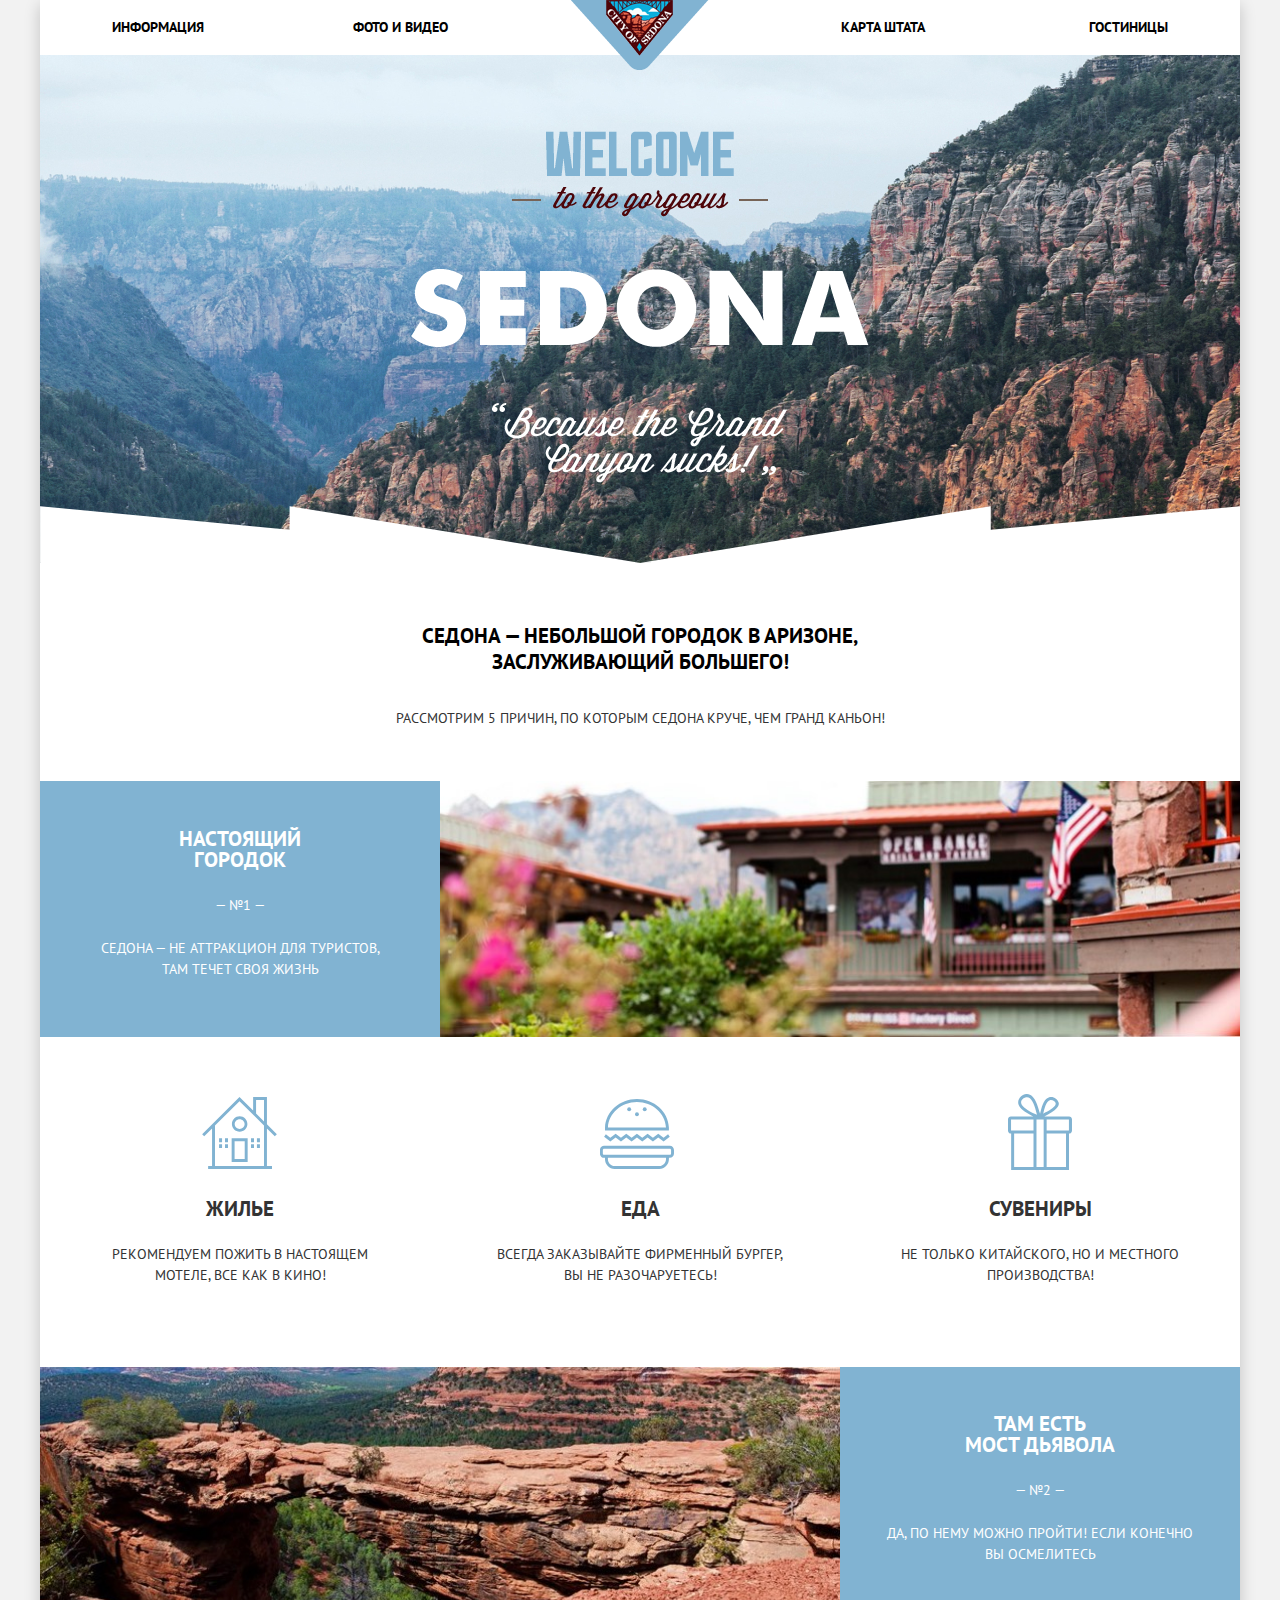
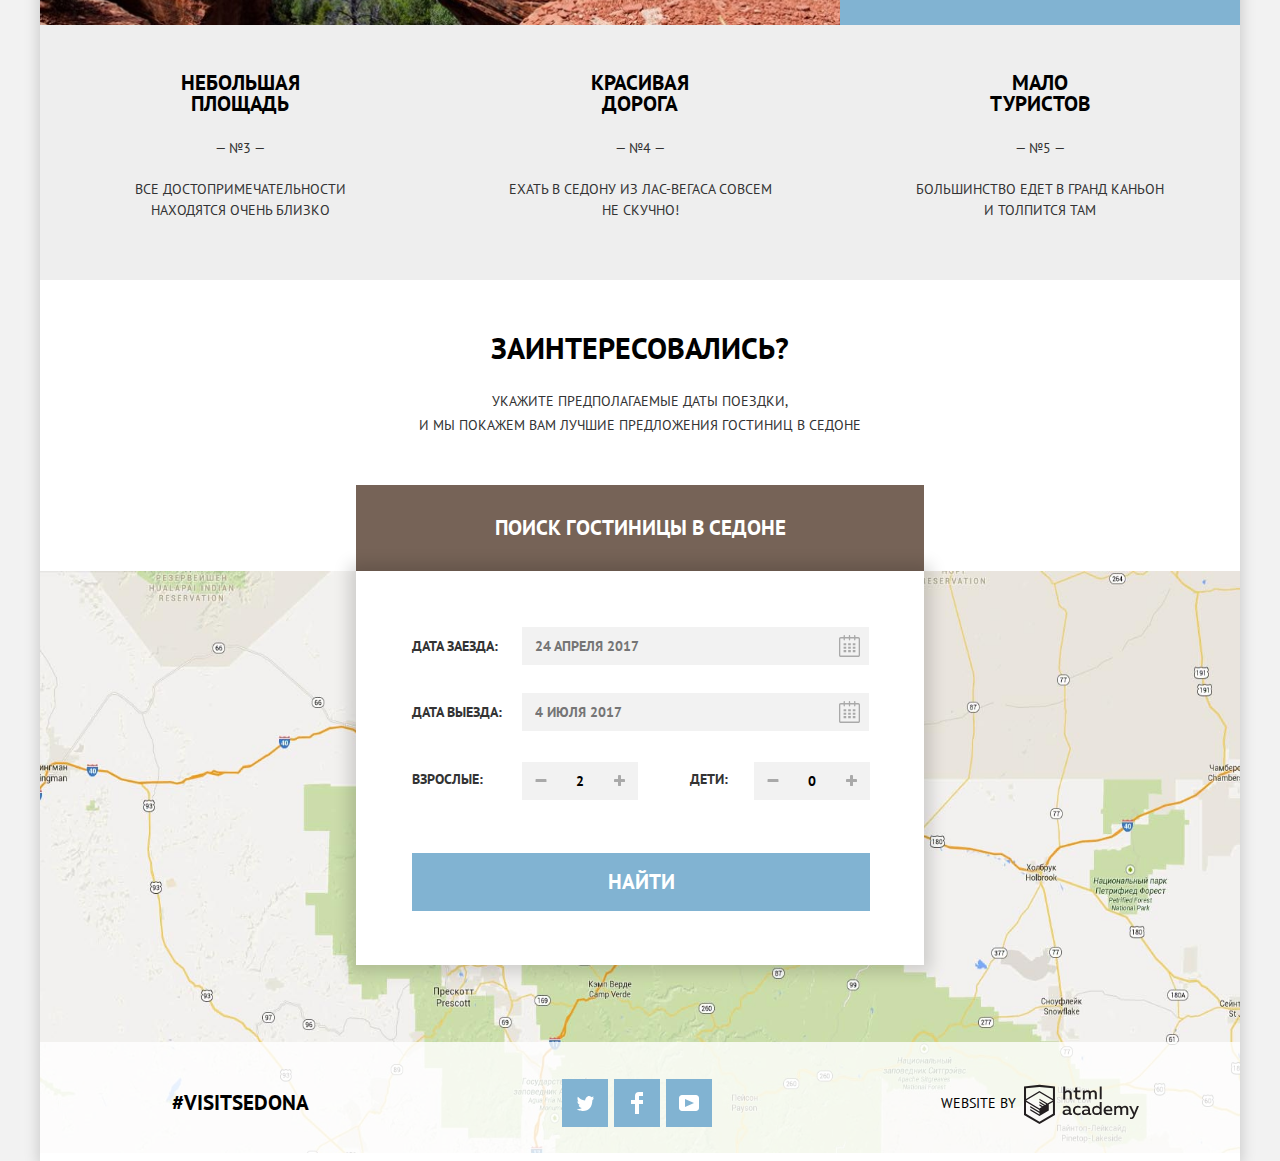
==== commit 19bd70d1: "2 попытка" ====
--- a/index.html
+++ b/index.html
@@ -1,184 +1,207 @@
 <!DOCTYPE html>
 <html lang="ru">
     <head>
-    <meta charset="utf-8">
-    <meta name="keywords" content="Седона, Аризона, поиск гостиниц"> 
-    <meta name="description" content="Седона — небольшой городок в Аризоне, заслуживающий большего! Рассмотрим 5 причин, по которым Седона круче, чем Гранд Каньон!">
-    <title>Седона - небольшой городок в Аризоне</title>
-    <link href="https://fonts.googleapis.com/css?family=PT+Sans:400,700&amp;subset=cyrillic" rel="stylesheet">
-    <link href="css/normalize.min.css" rel="stylesheet">
-    <link href="css/style.min.css" rel="stylesheet">
-  </head>
-  <body>
-     <div class="container">
-      <header class="main-header">
-         <a class="main-header-logo">
-                  <img src="img/logo.png" width="138" height="70" alt="Логотип">
-         </a>
-          <nav class="main-navigation">
-              <ul class="site-navigation">
-                  <li><a href="#" aria-label="информация">Информация</a></li>
-                  <li><a href="#" aria-label="фото и видео">Фото и видео</a></li>
-                  <li><a href="#" aria-label="карта штата">Карта  штата</a></li>
-                  <li><a href="hotels.html" aria-label="гостиницы">Гостиницы</a></li>
-              </ul>
-          </nav>
-      </header>
-      <main>
-          <section class="background-image">
-             <img src="img/Welcome.png" width="188" height="45" alt="welcome">
-             <img src="img/tothegorgeous.png" width="256" height="30" alt="gorgeous">
-             <img src="img/Sedona.png" width="458" height="78" alt="sedona">
-             <img src="img/BecausetheGrandCanyonsucks!.png" width="296" height="80" alt="sucks">
-             <img src="img/Shape%201%20copy%203.png" width="1200" height="57" alt="картинка">
-          </section>
-          <div class="caption-wrapper">
-              <section class="caption">
-                      <h1 class="visually-hidden">Туристический проект "Седона"</h1>
-                      <p class="sedona">Седона — небольшой городок в Аризоне,<br>заслуживающий большего!</p>
-                      <p class="fiveadvantages">Рассмотрим 5 причин, по которым Седона круче, чем Гранд Каньон!</p>
-              </section>
-          </div>
-          <section class="realtown">
-             <div class="width33">
-                  <h2 class="visually-hidden">Первое преимущество</h2>
-                  <h3>Настоящий<br>городок</h3>
-                  <span>— №1 —</span>
-                  <p>
-                      Седона — не аттракцион для туристов, там течет своя жизнь
-                  </p>
-              </div>
-              <div class="width66">
-                <img src="img/realtown.jpg" width="800" height="256" alt="Настоящий городок">
-              </div>
-          </section>
-          <section class="housingmealsouvenirs">
-              <h2 class="visually-hidden">Наши предложения</h2>
-              <ul class="housingmealsouvenirs-list">
-                  <li class="housing-item width33-2">
-                      <h3>Жилье</h3>
-                      <p>Рекомендуем пожить в настоящем мотеле, все как в кино!</p>
-                  </li>
-                  <li class="meal-item width33-2">
-                      <h3>Еда</h3>
-                      <p>Всегда заказывайте фирменный бургер, вы не разочаруетесь!</p>
-                  </li>
-                  <li class="souvenirs-item width33-2">
-                      <h3>Сувениры</h3>
-                      <p>Не только китайского, но и местного производства!</p>
-                  </li>
-              </ul>
-          </section>
-          <section class="devilsbridge">
-             <div class="width33">
-                  <h2 class="visually-hidden">Второе преимущество</h2>
-                  <h3>Там есть<br>мост дьявола</h3>
-                  <span>— №2 —</span>
-                  <p>
-                      Да, по нему можно пройти! Если конечно вы осмелитесь
-                  </p>
-              </div>
-              <div class="width66">
-                <img src="img/brdea.jpg" width="800" height="256" alt="Мост дьявола">
-              </div>
-          </section>
-          <section class="threeadvantages">
-              <h2 class="visually-hidden">Ещё преимущества</h2>
-              <ul class="threeadvantages-list">
-                  <li class="threeadvantages-item width33">
-                     <h3>Небольшая площадь</h3>
-                      <span>— №3 —</span>
-                      <p>Все достопримечательности находятся очень близко</p>
-                  </li>
-                  
-                  <li class="threeadvantages-item width33">
-                      <h3>Красивая<br>дорога</h3>
-                      <span>— №4 —</span>
-                      <p>Ехать в Седону из Лас-Вегаса совсем не скучно!</p>
-                  </li>
-                  
-                  <li class="threeadvantages-item width33">
-                      <h3>Мало<br>туристов</h3>
-                      <span>— №5 —</span>
-                      <p>Большинство едет в Гранд Каньон и толпится там</p>
-                  </li>
-              </ul>
-          </section> 
-          <section class="booked">
-              <h2 class="visually-hidden">Варианты брони</h2>
-              <div class="booked-wrapper">
-                  <h3>Заинтересовались?</h3>
-                  <p>Укажите предполагаемые даты поездки,<br>и мы покажем вам лучшие предложения гостиниц в Седоне</p>
-                  <button class="for-form" type="button" aria-label="ПОИСК ГОСТИНИЦЫ В СЕДОНЕ">ПОИСК ГОСТИНИЦЫ В СЕДОНЕ</button>
-              </div>
-          </section>
-          <section class="map">
-          <iframe src="https://www.google.com/maps/embed?pb=!1m18!1m12!1m3!1d838575.562110868!2d-112.27478597689897!3d34.81384617005931!2m3!1f0!2f0!3f0!3m2!1i1024!2i768!4f13.1!3m3!1m2!1s0x872da132f942b00d%3A0x5548c523fa6c8efd!2z0KHQtdC00L7QvdCwLCDQkNGA0LjQt9C-0L3QsCA4NjMzNiwg0KHQqNCQ!5e0!3m2!1sru!2sru!4v1512590885818" allowfullscreen></iframe>
-              <img src="img/map.jpg" alt="Карта с адресом:..." width="1200" height="582">
-              <form class="modal-form" action="https://echo.htmlacademy.ru/" method="get">
-                  <fieldset>
-                      <legend class="visually-hidden">Форма поиска гостиниц в седоне</legend>
-                      <p class="line-date-in">
-                          <label class="date-in" for="booked-date-in">Дата заезда:</label>
-                          <input type="text" name="date-in" id="booked-date-in" placeholder="24 апреля 2017">
-                          <svg xmlns="http://www.w3.org/2000/svg" width="21" height="22" viewBox="0 0 21 22"><path d="M19.251 2.025h-2.845V.648c0-.381-.294-.689-.656-.689-.363 0-.656.308-.656.689v1.377h-3.938V.648c0-.381-.294-.689-.655-.689-.363 0-.657.308-.657.689v1.377H5.906V.648c0-.381-.294-.689-.656-.689-.363 0-.657.308-.657.689v1.377H1.75C.784 2.025 0 2.847 0 3.862v16.302C0 21.179.784 22 1.75 22h17.501c.966 0 1.749-.821 1.749-1.836V3.862c0-1.015-.783-1.837-1.749-1.837zm.437 18.139a.448.448 0 0 1-.437.459H1.75a.45.45 0 0 1-.438-.459V3.862a.45.45 0 0 1 .438-.459h2.844v1.378c0 .381.294.689.657.689.362 0 .656-.308.656-.689V3.403h3.938v1.378c0 .381.294.689.657.689.361 0 .655-.308.655-.689V3.403h3.938v1.378c0 .381.293.689.656.689.362 0 .656-.308.656-.689V3.403h2.845c.241 0 .437.206.437.459v16.302z"/><path d="M4.594 8.225h2.625v2.066H4.594zM4.594 11.668h2.625v2.067H4.594zM4.594 15.112h2.625v2.066H4.594zM9.188 15.112h2.625v2.066H9.188zM9.188 11.668h2.625v2.067H9.188zM9.188 8.225h2.625v2.066H9.188zM13.781 15.112h2.625v2.066h-2.625zM13.781 11.668h2.625v2.067h-2.625zM13.781 8.225h2.625v2.066h-2.625z"/></svg>
-                      </p>
-                      <p class="line-date-off">
-                          <label class="date-off" for="booked-date-off">Дата выезда:</label>
-                          <input type="text" name="date-off" id="booked-date-off" placeholder="4 июля 2017">
-                          <svg xmlns="http://www.w3.org/2000/svg" width="21" height="22" viewBox="0 0 21 22"><path d="M19.251 2.025h-2.845V.648c0-.381-.294-.689-.656-.689-.363 0-.656.308-.656.689v1.377h-3.938V.648c0-.381-.294-.689-.655-.689-.363 0-.657.308-.657.689v1.377H5.906V.648c0-.381-.294-.689-.656-.689-.363 0-.657.308-.657.689v1.377H1.75C.784 2.025 0 2.847 0 3.862v16.302C0 21.179.784 22 1.75 22h17.501c.966 0 1.749-.821 1.749-1.836V3.862c0-1.015-.783-1.837-1.749-1.837zm.437 18.139a.448.448 0 0 1-.437.459H1.75a.45.45 0 0 1-.438-.459V3.862a.45.45 0 0 1 .438-.459h2.844v1.378c0 .381.294.689.657.689.362 0 .656-.308.656-.689V3.403h3.938v1.378c0 .381.294.689.657.689.361 0 .655-.308.655-.689V3.403h3.938v1.378c0 .381.293.689.656.689.362 0 .656-.308.656-.689V3.403h2.845c.241 0 .437.206.437.459v16.302z"/><path d="M4.594 8.225h2.625v2.066H4.594zM4.594 11.668h2.625v2.067H4.594zM4.594 15.112h2.625v2.066H4.594zM9.188 15.112h2.625v2.066H9.188zM9.188 11.668h2.625v2.067H9.188zM9.188 8.225h2.625v2.066H9.188zM13.781 15.112h2.625v2.066h-2.625zM13.781 11.668h2.625v2.067h-2.625zM13.781 8.225h2.625v2.066h-2.625z"/></svg>
-                      </p>
-                      
-                      <p class="number">
-                          <label class="number-of-adults" for="adults">Взрослые:</label>
-                          <button type="button" name="min-adults">
-                          </button>
-                          <input type="text"  name="number-of-adults" id="adults" value="2">
-                          <button type="button" name="max-adults">
-                          </button>
-                          
-                          
-                          <label class="number-of-children" for="children">Дети:</label>
-                          <button type="button" name="min-children">
-                              <span class="minus"></span>
-                          </button>
-                          <input type="text"  name="number-of-children" id="children" value="0">
-                          <button type="button" name="max-children">
-                              <span class="plus"></span>
-                          </button>
-                      </p>
-                      <input type="submit" value="Найти">
-                  </fieldset>
-              </form>
-              
-              <footer class="main-footer">
-          <div class="tag width33">#visitsedona</div>
-          <div class="footer-social width33">
-              <ul class="social">
-                  <li><a class="social-button" href="#" target="_blank" aria-label="Twitter"><span class="visually-hidden">Twitter</span>
-                  <svg xmlns="http://www.w3.org/2000/svg" xmlns:xlink="http://www.w3.org/1999/xlink" width="17" height="15" viewBox="0 0 17 15"><path fill="#FFF" d="M10.95.144c1.685-.496 2.984.27 3.577 1.179.673-.231 1.331-.481 2.011-.708a2.345 2.345 0 0 1-.857 1.768c.685.17 1.304-.491 1.304-.491-.169 1-1.006 1.788-1.563 2.024-.231 6.75-3.175 11.217-10.077 11.082h-.446c-.41 0-4.164-.46-4.898-1.887 2.271.196 3.893-.422 4.693-1.177-.96-.3-2.679-.477-2.979-2.95.349.106.564.228 1.19.119C1.705 8.247.374 7.53.448 5.33c.285.328 1.067.536 1.34.472C1.085 5.561-.182 2.442.894.85c1.818 1.854 3.735 3.606 7.152 3.773C8.254 2.33 9.183.793 10.95.144z"/></svg>
-                  </a></li>
-                  <li><a class="social-button" href="#" target="_blank" aria-label="Фейсбук"><span class="visually-hidden">Фейсбук</span>
-                  <svg xmlns="http://www.w3.org/2000/svg" width="12" height="22" viewBox="0 0 12 22"><path fill="#FFF" d="M12 4V0H8a4 4 0 0 0-4 4v4H0v4h4v10h4V12h4V8H8V4h4z"/></svg>
-                  </a></li>
-                  <li><a class="social-button" href="#" target="_blank" aria-label="YouTube"><span class="visually-hidden">YouTube</span>
-                  <svg xmlns="http://www.w3.org/2000/svg" xmlns:xlink="http://www.w3.org/1999/xlink" width="20" height="16" viewBox="0 0 20 16"><path fill="#FFF" d="M17 0H3C1.35 0 0 1.35 0 3v10c0 1.65 1.35 3 3 3h14c1.65 0 3-1.35 3-3V3c0-1.65-1.35-3-3-3zM6.027 11.998V4.002L15.014 8l-8.987 3.998z"/></svg>
-                  </a></li>
-              </ul>
-          </div>
-          <div class="footer-copyright width33">
-               <a  href="https://htmlacademy.ru/intensive/htmlcss" target="_blank" aria-label="html academy">
-                <span>website by</span>
-                <div class="copyright-button">
-                    <svg id="Layer_1" data-name="Layer 1" width="115px" height="41px" xmlns="http://www.w3.org/2000/svg" viewBox="0 0 108.08 36.85"><title>logo-htmlacademy-small1</title><path d="M44.61,26.88a2,2,0,0,0,.55-0.1v1.33a3.25,3.25,0,0,1-1.18.21,1.67,1.67,0,0,1-1.67-1,4.84,4.84,0,0,1-3.14,1.08c-1.51,0-2.91-.83-2.91-2.55,0-2.13,2-2.79,3.71-2.79a11.08,11.08,0,0,1,2.17.25v-0.3c0-1-.76-1.77-2.19-1.77a7.42,7.42,0,0,0-3,.64v-1.7a10.21,10.21,0,0,1,3.19-.55c2.36,0,3.81,1.12,3.81,3.65v3a0.54,0.54,0,0,0,.49.59h0.17Zm-6.44-1.13A1.35,1.35,0,0,0,39.63,27h0.11a3.39,3.39,0,0,0,2.41-1V24.58a9.72,9.72,0,0,0-1.81-.21c-1,0-2.16.33-2.16,1.38h0Zm12.36-6.11a5,5,0,0,1,2.57.64V22a4.08,4.08,0,0,0-2.3-.7,2.75,2.75,0,1,0,0,5.49,5,5,0,0,0,2.43-.64v1.71a6.27,6.27,0,0,1-2.76.57A4.21,4.21,0,0,1,46,24.51q0-.21,0-0.41a4.32,4.32,0,0,1,4.18-4.46h0.38Zm12.17,7.24a2,2,0,0,0,.55-0.1v1.33a3.25,3.25,0,0,1-1.18.21,1.67,1.67,0,0,1-1.67-1,4.84,4.84,0,0,1-3.14,1.08c-1.51,0-2.91-.83-2.91-2.55,0-2.13,2-2.79,3.71-2.79a11.08,11.08,0,0,1,2.17.25v-0.3c0-1-.76-1.77-2.19-1.77a7.42,7.42,0,0,0-3,.64v-1.7a10.21,10.21,0,0,1,3.19-.55c2.36,0,3.81,1.12,3.81,3.65v3a0.54,0.54,0,0,0,.49.59h0.17Zm-6.44-1.13A1.35,1.35,0,0,0,57.73,27h0.11a3.39,3.39,0,0,0,2.41-1V24.58a9.72,9.72,0,0,0-1.81-.21c-1.06,0-2.16.33-2.16,1.38h0ZM73,16V28.2H71.35V26.88a3.88,3.88,0,0,1-3.19,1.54,4.4,4.4,0,0,1,0-8.78,3.81,3.81,0,0,1,3,1.3V16H73Zm-4.53,5.22a2.76,2.76,0,1,0,0,5.52A2.86,2.86,0,0,0,71.15,25V23A2.91,2.91,0,0,0,68.49,21.27ZM79,19.64c3.31,0,4.46,2.68,3.92,5.09H76.7c0.21,1.5,1.67,2.11,3.19,2.11a6.11,6.11,0,0,0,2.64-.59v1.6a7.14,7.14,0,0,1-3,.57C77,28.42,74.78,27,74.78,24a4.18,4.18,0,0,1,4-4.39H79Zm0.09,1.54a2.28,2.28,0,0,0-2.44,2.1v0.06H81.3A2,2,0,0,0,79.13,21.18Zm5.73,7V19.87h1.65v1a3.81,3.81,0,0,1,2.78-1.27A2.86,2.86,0,0,1,91.89,21a4.12,4.12,0,0,1,2.91-1.33A3.06,3.06,0,0,1,98,23V28.2h-1.9V23.05a1.59,1.59,0,0,0-1.42-1.75H94.42a2.8,2.8,0,0,0-2.07,1.12V28.2h-1.9V23.05A1.59,1.59,0,0,0,89,21.31H88.8a3,3,0,0,0-2.21,1.29v5.63H84.86Zm21.31-8.33h1.9l-3.91,9.46c-0.9,2.17-2.09,2.86-3.35,2.86a4.76,4.76,0,0,1-1.1-.14V30.46a2.86,2.86,0,0,0,.85.12c0.9,0,1.58-.64,2.07-1.9l0.17-.42-4-8.4h2l2.86,6.29ZM38.73,1.46V6.22a3.81,3.81,0,0,1,2.7-1.14,3.25,3.25,0,0,1,3.44,3.4v5.15H43V8.72a1.81,1.81,0,0,0-1.61-2h-0.3a2.93,2.93,0,0,0-2.32,1.39v5.52h-1.9V1.46h1.9ZM49.94,2.31v3h3V6.91h-3v3.81c0,1.1.5,1.46,1.58,1.46a4.49,4.49,0,0,0,1.69-.33v1.6A6.8,6.8,0,0,1,51,13.8a2.55,2.55,0,0,1-2.86-2.74V6.89H46.58V5.26h1.5V2.74Zm5.4,11.31V5.28H57v1A3.81,3.81,0,0,1,59.77,5a2.86,2.86,0,0,1,2.6,1.33A4.12,4.12,0,0,1,65.28,5,3.06,3.06,0,0,1,68.44,8.4v5.21h-1.9V8.46a1.59,1.59,0,0,0-1.42-1.75H64.89a2.8,2.8,0,0,0-2.07,1.12v5.78h-1.9V8.46A1.59,1.59,0,0,0,59.5,6.71H59.27A3,3,0,0,0,57.06,8v5.63H55.34ZM71.17,1.45H73V13.6H71.17V1.45ZM14.71,0H14.55L0,1.54V28.21l14.55,8.66,14.55-8.66V1.54Zm12.5,27.1L14.55,34.64,1.9,27.12V16.18l12.59,7.5V25L5.86,19.9v1.31l8.68,5.21v1.39L5.87,22.65V24l8.68,5.21,8.75-5.24V18.31L27.2,16V27.12Zm0-12.53-3.48,2-1.6,1L14.51,13v1.31L21,18.23H21l-0.14.09-1,.54-5.37-3.2V17l4.24,2.52-1,.67-3.2-1.9v1.31l2.1,1.24L14.5,22.1,2,14.65,14.51,7.11Zm0-1.32L14.49,5.76,1.91,13.25v-10L14.56,1.92,27.21,3.25v10h0Z" transform="translate(0 -0.02)" fill="#231f20"/></svg>
+        <meta charset="utf-8">
+        <meta name="keywords" content="Седона, Аризона, поиск гостиниц">
+        <meta name="description" content="Седона — небольшой городок в Аризоне, заслуживающий большего! Рассмотрим 5 причин, по которым Седона круче, чем Гранд Каньон!">
+        <title>Седона - небольшой городок в Аризоне</title>
+        <link href="https://fonts.googleapis.com/css?family=PT+Sans:400,700&amp;subset=cyrillic" rel="stylesheet">
+        <link href="css/normalize.min.css" rel="stylesheet">
+        <link href="css/style.min.css" rel="stylesheet">
+    </head>
+    <body>
+        <div class="container">
+            <header class="main-header">
+                <a class="main-header-logo">
+                <img src="img/logo.png" width="138" height="70" alt="Логотип">
+                </a>
+                <nav class="main-navigation">
+                    <ul class="site-navigation">
+                        <li><a href="#" aria-label="информация">Информация</a></li>
+                        <li><a href="#" aria-label="фото и видео">Фото и видео</a></li>
+                        <li><a href="#" aria-label="карта штата">Карта  штата</a></li>
+                        <li><a href="hotels.html" aria-label="гостиницы">Гостиницы</a></li>
+                    </ul>
+                </nav>
+            </header>
+            <main>
+                <section class="background-image">
+                    <img src="img/Welcome.png" width="188" height="45" alt="welcome">
+                    <img src="img/tothegorgeous.png" width="256" height="30" alt="gorgeous">
+                    <img src="img/Sedona.png" width="458" height="78" alt="sedona">
+                    <img src="img/BecausetheGrandCanyonsucks!.png" width="296" height="80" alt="sucks">
+                    <img src="img/Shape%201%20copy%203.png" width="1200" height="57" alt="картинка">
+                </section>
+                <div class="caption-wrapper">
+                    <section class="caption">
+                        <h1 class="visually-hidden">Туристический проект "Седона"</h1>
+                        <p class="sedona">Седона — небольшой городок в Аризоне, заслуживающий большего!</p>
+                        <p class="fiveadvantages">Рассмотрим 5 причин, по которым Седона круче, чем Гранд Каньон!</p>
+                    </section>
                 </div>
-            </a>
-          </div>
-      </footer>
-          </section>
-      </main> 
-    </div>
-    <script src="js/js.min.js">  
-    </script>
-  </body>
+                <section class="realtown">
+                    <div class="width33">
+                        <h2 class="visually-hidden">Первое преимущество</h2>
+                        <div class="tit-1">
+                        	<h3>Настоящий городок</h3>
+                        </div>
+                        <span>— №1 —</span>
+                        <p>
+                            Седона — не аттракцион для туристов, там течет своя жизнь
+                        </p>
+                    </div>
+                    <div class="width66">
+                        <img src="img/realtown.jpg" width="800" height="256" alt="Настоящий городок">
+                    </div>
+                </section>
+                <section class="housingmealsouvenirs">
+                    <h2 class="visually-hidden">Наши предложения</h2>
+                    <ul class="housingmealsouvenirs-list">
+                        <li class="housing-item width33-2">
+                            <h3>Жилье</h3>
+                            <p>Рекомендуем пожить в настоящем мотеле, все как в кино!</p>
+                        </li>
+                        <li class="meal-item width33-2">
+                            <h3>Еда</h3>
+                            <p>Всегда заказывайте фирменный бургер, вы не разочаруетесь!</p>
+                        </li>
+                        <li class="souvenirs-item width33-2">
+                            <h3>Сувениры</h3>
+                            <p>Не только китайского, но и местного производства!</p>
+                        </li>
+                    </ul>
+                </section>
+                <section class="devilsbridge">
+                    <div class="width33">
+                        <h2 class="visually-hidden">Второе преимущество</h2>
+                        <h3>Там есть<br>мост дьявола</h3>
+                        <span>— №2 —</span>
+                        <p>
+                            Да, по нему можно пройти! Если конечно вы осмелитесь
+                        </p>
+                    </div>
+                    <div class="width66">
+                        <img src="img/brdea.jpg" width="800" height="256" alt="Мост дьявола">
+                    </div>
+                </section>
+                <section class="threeadvantages">
+                    <h2 class="visually-hidden">Ещё преимущества</h2>
+                    <ul class="threeadvantages-list">
+                        <li class="threeadvantages-item width33">
+                            <h3>Небольшая площадь</h3>
+                            <span>— №3 —</span>
+                            <p>Все достопримечательности находятся очень близко</p>
+                        </li>
+                        <li class="threeadvantages-item width33">
+                           	<div class="tit-2">
+                            	<h3>Красивая дорога</h3>
+                            </div>
+                            <span>— №4 —</span>
+                            <p>Ехать в Седону из Лас-Вегаса совсем не скучно!</p>
+                        </li>
+                        <li class="threeadvantages-item width33">
+                           <div class="tit-3">
+                            	<h3>Мало туристов</h3>
+                            </div>
+                            <span>— №5 —</span>
+                            <p>Большинство едет в Гранд Каньон и толпится там</p>
+                        </li>
+                    </ul>
+                </section>
+                <section class="booked">
+                    <h2 class="visually-hidden">Варианты брони</h2>
+                    <div class="booked-wrapper">
+                        <h3>Заинтересовались?</h3>
+                        <p>Укажите предполагаемые даты поездки,<br>и мы покажем вам лучшие предложения гостиниц в Седоне</p>
+                        <button class="for-form" type="button" aria-label="ПОИСК ГОСТИНИЦЫ В СЕДОНЕ">ПОИСК ГОСТИНИЦЫ В СЕДОНЕ</button>
+                    </div>
+                </section>
+                <section class="map">
+                    <iframe class="e-map" src="https://www.google.com/maps/embed?pb=!1m18!1m12!1m3!1d838575.562110868!2d-112.27478597689897!3d34.81384617005931!2m3!1f0!2f0!3f0!3m2!1i1024!2i768!4f13.1!3m3!1m2!1s0x872da132f942b00d%3A0x5548c523fa6c8efd!2z0KHQtdC00L7QvdCwLCDQkNGA0LjQt9C-0L3QsCA4NjMzNiwg0KHQqNCQ!5e0!3m2!1sru!2sru!4v1512590885818" allowfullscreen></iframe>
+                    <img src="img/map.jpg" alt="Карта с адресом:..." width="1200" height="582">
+                    <form class="modal-form" action="https://echo.htmlacademy.ru/" method="get">
+                        <fieldset class="f-form">
+                            <legend class="visually-hidden">Форма поиска гостиниц в седоне</legend>
+                            <p class="line line-date-in">
+                                <label class="date-in" for="booked-date-in">Дата заезда:</label>
+                                <input type="text" name="date-in" id="booked-date-in" placeholder="24 апреля 2017">
+                                <svg xmlns="http://www.w3.org/2000/svg" width="21" height="22" viewBox="0 0 21 22">
+                                    <path d="M19.251 2.025h-2.845V.648c0-.381-.294-.689-.656-.689-.363 0-.656.308-.656.689v1.377h-3.938V.648c0-.381-.294-.689-.655-.689-.363 0-.657.308-.657.689v1.377H5.906V.648c0-.381-.294-.689-.656-.689-.363 0-.657.308-.657.689v1.377H1.75C.784 2.025 0 2.847 0 3.862v16.302C0 21.179.784 22 1.75 22h17.501c.966 0 1.749-.821 1.749-1.836V3.862c0-1.015-.783-1.837-1.749-1.837zm.437 18.139a.448.448 0 0 1-.437.459H1.75a.45.45 0 0 1-.438-.459V3.862a.45.45 0 0 1 .438-.459h2.844v1.378c0 .381.294.689.657.689.362 0 .656-.308.656-.689V3.403h3.938v1.378c0 .381.294.689.657.689.361 0 .655-.308.655-.689V3.403h3.938v1.378c0 .381.293.689.656.689.362 0 .656-.308.656-.689V3.403h2.845c.241 0 .437.206.437.459v16.302z"/>
+                                    <path d="M4.594 8.225h2.625v2.066H4.594zM4.594 11.668h2.625v2.067H4.594zM4.594 15.112h2.625v2.066H4.594zM9.188 15.112h2.625v2.066H9.188zM9.188 11.668h2.625v2.067H9.188zM9.188 8.225h2.625v2.066H9.188zM13.781 15.112h2.625v2.066h-2.625zM13.781 11.668h2.625v2.067h-2.625zM13.781 8.225h2.625v2.066h-2.625z"/>
+                                </svg>
+                            </p>
+                            <p class="line line-date-off">
+                                <label class="date-off" for="booked-date-off">Дата выезда:</label>
+                                <input type="text" name="date-off" id="booked-date-off" placeholder="4 июля 2017">
+                                <svg xmlns="http://www.w3.org/2000/svg" width="21" height="22" viewBox="0 0 21 22">
+                                    <path d="M19.251 2.025h-2.845V.648c0-.381-.294-.689-.656-.689-.363 0-.656.308-.656.689v1.377h-3.938V.648c0-.381-.294-.689-.655-.689-.363 0-.657.308-.657.689v1.377H5.906V.648c0-.381-.294-.689-.656-.689-.363 0-.657.308-.657.689v1.377H1.75C.784 2.025 0 2.847 0 3.862v16.302C0 21.179.784 22 1.75 22h17.501c.966 0 1.749-.821 1.749-1.836V3.862c0-1.015-.783-1.837-1.749-1.837zm.437 18.139a.448.448 0 0 1-.437.459H1.75a.45.45 0 0 1-.438-.459V3.862a.45.45 0 0 1 .438-.459h2.844v1.378c0 .381.294.689.657.689.362 0 .656-.308.656-.689V3.403h3.938v1.378c0 .381.294.689.657.689.361 0 .655-.308.655-.689V3.403h3.938v1.378c0 .381.293.689.656.689.362 0 .656-.308.656-.689V3.403h2.845c.241 0 .437.206.437.459v16.302z"/>
+                                    <path d="M4.594 8.225h2.625v2.066H4.594zM4.594 11.668h2.625v2.067H4.594zM4.594 15.112h2.625v2.066H4.594zM9.188 15.112h2.625v2.066H9.188zM9.188 11.668h2.625v2.067H9.188zM9.188 8.225h2.625v2.066H9.188zM13.781 15.112h2.625v2.066h-2.625zM13.781 11.668h2.625v2.067h-2.625zM13.781 8.225h2.625v2.066h-2.625z"/>
+                                </svg>
+                            </p>
+                            <p class="line number">
+                                <label class="number-of-adults" for="adults">Взрослые:</label>
+                                <button type="button" name="min-adults">
+                                </button>
+                                <input type="text"  name="number-of-adults" id="adults" value="2">
+                                <button type="button" name="max-adults">
+                                </button>
+                                <label class="number-of-children" for="children">Дети:</label>
+                                <button type="button" name="min-children">
+                                <span class="minus"></span>
+                                </button>
+                                <input type="text"  name="number-of-children" id="children" value="0">
+                                <button type="button" name="max-children">
+                                <span class="plus"></span>
+                                </button>
+                            </p>
+                            <input class="lead-in" type="submit" value="Найти">
+                        </fieldset>
+                    </form>
+                    <footer class="main-footer">
+                        <div class="tag width33">#visitsedona</div>
+                        <div class="footer-social width33">
+                            <ul class="social">
+                                <li>
+                                    <a class="social-button" href="#" target="_blank" aria-label="Twitter">
+                                        <span class="visually-hidden">Twitter</span>
+                                        <svg xmlns="http://www.w3.org/2000/svg" xmlns:xlink="http://www.w3.org/1999/xlink" width="17" height="15" viewBox="0 0 17 15">
+                                            <path fill="#FFF" d="M10.95.144c1.685-.496 2.984.27 3.577 1.179.673-.231 1.331-.481 2.011-.708a2.345 2.345 0 0 1-.857 1.768c.685.17 1.304-.491 1.304-.491-.169 1-1.006 1.788-1.563 2.024-.231 6.75-3.175 11.217-10.077 11.082h-.446c-.41 0-4.164-.46-4.898-1.887 2.271.196 3.893-.422 4.693-1.177-.96-.3-2.679-.477-2.979-2.95.349.106.564.228 1.19.119C1.705 8.247.374 7.53.448 5.33c.285.328 1.067.536 1.34.472C1.085 5.561-.182 2.442.894.85c1.818 1.854 3.735 3.606 7.152 3.773C8.254 2.33 9.183.793 10.95.144z"/>
+                                        </svg>
+                                    </a>
+                                </li>
+                                <li>
+                                    <a class="social-button" href="#" target="_blank" aria-label="Фейсбук">
+                                        <span class="visually-hidden">Фейсбук</span>
+                                        <svg xmlns="http://www.w3.org/2000/svg" width="12" height="22" viewBox="0 0 12 22">
+                                            <path fill="#FFF" d="M12 4V0H8a4 4 0 0 0-4 4v4H0v4h4v10h4V12h4V8H8V4h4z"/>
+                                        </svg>
+                                    </a>
+                                </li>
+                                <li>
+                                    <a class="social-button" href="#" target="_blank" aria-label="YouTube">
+                                        <span class="visually-hidden">YouTube</span>
+                                        <svg xmlns="http://www.w3.org/2000/svg" xmlns:xlink="http://www.w3.org/1999/xlink" width="20" height="16" viewBox="0 0 20 16">
+                                            <path fill="#FFF" d="M17 0H3C1.35 0 0 1.35 0 3v10c0 1.65 1.35 3 3 3h14c1.65 0 3-1.35 3-3V3c0-1.65-1.35-3-3-3zM6.027 11.998V4.002L15.014 8l-8.987 3.998z"/>
+                                        </svg>
+                                    </a>
+                                </li>
+                            </ul>
+                        </div>
+                        <div class="footer-copyright width33">
+                            <a  href="https://htmlacademy.ru/intensive/htmlcss" target="_blank" aria-label="html academy">
+                                <span>website by</span>
+                                <div class="copyright-button">
+                                    <svg id="Layer_1" data-name="Layer 1" width="115px" height="41px" xmlns="http://www.w3.org/2000/svg" viewBox="0 0 108.08 36.85">
+                                        <title>logo-htmlacademy-small1</title>
+                                        <path d="M44.61,26.88a2,2,0,0,0,.55-0.1v1.33a3.25,3.25,0,0,1-1.18.21,1.67,1.67,0,0,1-1.67-1,4.84,4.84,0,0,1-3.14,1.08c-1.51,0-2.91-.83-2.91-2.55,0-2.13,2-2.79,3.71-2.79a11.08,11.08,0,0,1,2.17.25v-0.3c0-1-.76-1.77-2.19-1.77a7.42,7.42,0,0,0-3,.64v-1.7a10.21,10.21,0,0,1,3.19-.55c2.36,0,3.81,1.12,3.81,3.65v3a0.54,0.54,0,0,0,.49.59h0.17Zm-6.44-1.13A1.35,1.35,0,0,0,39.63,27h0.11a3.39,3.39,0,0,0,2.41-1V24.58a9.72,9.72,0,0,0-1.81-.21c-1,0-2.16.33-2.16,1.38h0Zm12.36-6.11a5,5,0,0,1,2.57.64V22a4.08,4.08,0,0,0-2.3-.7,2.75,2.75,0,1,0,0,5.49,5,5,0,0,0,2.43-.64v1.71a6.27,6.27,0,0,1-2.76.57A4.21,4.21,0,0,1,46,24.51q0-.21,0-0.41a4.32,4.32,0,0,1,4.18-4.46h0.38Zm12.17,7.24a2,2,0,0,0,.55-0.1v1.33a3.25,3.25,0,0,1-1.18.21,1.67,1.67,0,0,1-1.67-1,4.84,4.84,0,0,1-3.14,1.08c-1.51,0-2.91-.83-2.91-2.55,0-2.13,2-2.79,3.71-2.79a11.08,11.08,0,0,1,2.17.25v-0.3c0-1-.76-1.77-2.19-1.77a7.42,7.42,0,0,0-3,.64v-1.7a10.21,10.21,0,0,1,3.19-.55c2.36,0,3.81,1.12,3.81,3.65v3a0.54,0.54,0,0,0,.49.59h0.17Zm-6.44-1.13A1.35,1.35,0,0,0,57.73,27h0.11a3.39,3.39,0,0,0,2.41-1V24.58a9.72,9.72,0,0,0-1.81-.21c-1.06,0-2.16.33-2.16,1.38h0ZM73,16V28.2H71.35V26.88a3.88,3.88,0,0,1-3.19,1.54,4.4,4.4,0,0,1,0-8.78,3.81,3.81,0,0,1,3,1.3V16H73Zm-4.53,5.22a2.76,2.76,0,1,0,0,5.52A2.86,2.86,0,0,0,71.15,25V23A2.91,2.91,0,0,0,68.49,21.27ZM79,19.64c3.31,0,4.46,2.68,3.92,5.09H76.7c0.21,1.5,1.67,2.11,3.19,2.11a6.11,6.11,0,0,0,2.64-.59v1.6a7.14,7.14,0,0,1-3,.57C77,28.42,74.78,27,74.78,24a4.18,4.18,0,0,1,4-4.39H79Zm0.09,1.54a2.28,2.28,0,0,0-2.44,2.1v0.06H81.3A2,2,0,0,0,79.13,21.18Zm5.73,7V19.87h1.65v1a3.81,3.81,0,0,1,2.78-1.27A2.86,2.86,0,0,1,91.89,21a4.12,4.12,0,0,1,2.91-1.33A3.06,3.06,0,0,1,98,23V28.2h-1.9V23.05a1.59,1.59,0,0,0-1.42-1.75H94.42a2.8,2.8,0,0,0-2.07,1.12V28.2h-1.9V23.05A1.59,1.59,0,0,0,89,21.31H88.8a3,3,0,0,0-2.21,1.29v5.63H84.86Zm21.31-8.33h1.9l-3.91,9.46c-0.9,2.17-2.09,2.86-3.35,2.86a4.76,4.76,0,0,1-1.1-.14V30.46a2.86,2.86,0,0,0,.85.12c0.9,0,1.58-.64,2.07-1.9l0.17-.42-4-8.4h2l2.86,6.29ZM38.73,1.46V6.22a3.81,3.81,0,0,1,2.7-1.14,3.25,3.25,0,0,1,3.44,3.4v5.15H43V8.72a1.81,1.81,0,0,0-1.61-2h-0.3a2.93,2.93,0,0,0-2.32,1.39v5.52h-1.9V1.46h1.9ZM49.94,2.31v3h3V6.91h-3v3.81c0,1.1.5,1.46,1.58,1.46a4.49,4.49,0,0,0,1.69-.33v1.6A6.8,6.8,0,0,1,51,13.8a2.55,2.55,0,0,1-2.86-2.74V6.89H46.58V5.26h1.5V2.74Zm5.4,11.31V5.28H57v1A3.81,3.81,0,0,1,59.77,5a2.86,2.86,0,0,1,2.6,1.33A4.12,4.12,0,0,1,65.28,5,3.06,3.06,0,0,1,68.44,8.4v5.21h-1.9V8.46a1.59,1.59,0,0,0-1.42-1.75H64.89a2.8,2.8,0,0,0-2.07,1.12v5.78h-1.9V8.46A1.59,1.59,0,0,0,59.5,6.71H59.27A3,3,0,0,0,57.06,8v5.63H55.34ZM71.17,1.45H73V13.6H71.17V1.45ZM14.71,0H14.55L0,1.54V28.21l14.55,8.66,14.55-8.66V1.54Zm12.5,27.1L14.55,34.64,1.9,27.12V16.18l12.59,7.5V25L5.86,19.9v1.31l8.68,5.21v1.39L5.87,22.65V24l8.68,5.21,8.75-5.24V18.31L27.2,16V27.12Zm0-12.53-3.48,2-1.6,1L14.51,13v1.31L21,18.23H21l-0.14.09-1,.54-5.37-3.2V17l4.24,2.52-1,.67-3.2-1.9v1.31l2.1,1.24L14.5,22.1,2,14.65,14.51,7.11Zm0-1.32L14.49,5.76,1.91,13.25v-10L14.56,1.92,27.21,3.25v10h0Z" transform="translate(0 -0.02)" fill="#231f20"/>
+                                    </svg>
+                                </div>
+                            </a>
+                        </div>
+                    </footer>
+                </section>
+            </main>
+        </div>
+        <script src="js/js.min.js"></script>
+    </body>
 </html>--- a/css/style.min.css
+++ b/css/style.min.css
@@ -1 +1 @@
-body{margin:0;padding:0;font-family:'PT Sans','Arial',sans-serif;font-size:14px;line-height:26px;color:#333;text-transform:uppercase;background-color:#f2f2f2}div{display:block}.container{position:relative;width:1200px;margin:0 auto;-webkit-box-shadow:0 5px 15px 0 rgba(0,0,0,0.2);box-shadow:0 5px 15px 0 rgba(0,0,0,0.2);background-color:#fff}.visually-hidden:not(:focus):not(:active),input[type="checkbox"].visually-hidden,input[type="radio"].visually-hidden{position:absolute;width:1px;height:1px;margin:-1px;border:0;padding:0;white-space:nowrap;-webkit-clip-path:inset(100%);clip-path:inset(100%);clip:rect(0 0 0 0);overflow:hidden}a{text-decoration:none;color:#000}img{max-width:100%;height:auto}.main-header-logo img{position:absolute;top:0;left:50%;margin-left:-69px;width:138px;height:70px;display:block}.main-navigation{font-size:14px;line-height:26px;padding:14px 6% 15px;font-weight:700;color:#000}.site-navigation{display:-webkit-box;display:-ms-flexbox;display:flex;-ms-flex-wrap:wrap;flex-wrap:wrap;-webkit-box-pack:justify;-ms-flex-pack:justify;justify-content:space-between;-webkit-box-align:center;-ms-flex-align:center;align-items:center;list-style:none}.site-navigation li{width:20%;-webkit-box-sizing:border-box;box-sizing:border-box}.site-navigation li:nth-child(1){text-align:left}.site-navigation li:nth-child(2){text-align:left;margin-right:20%;padding-left:30px}.site-navigation li:nth-child(3){text-align:right;padding-right:32px}.site-navigation li:nth-child(4){text-align:right}.site-navigation,.housingmealsouvenirs-list,.threeadvantages-list,.social,.catalog-list{list-style:none;margin:0;padding:0}.main-navigation a[href]:hover,.main-navigation a[href]:focus{color:#81b3d2}.main-navigation a:not([href]){color:#766357}.main-navigation a[href]:active{color:#928a85}.background-image{background-color:#998588;background-image:url(../img/background.jpg);background-repeat:no-repeat;background-position:0 -75px;display:-webkit-box;display:-ms-flexbox;display:flex;-webkit-box-orient:vertical;-webkit-box-direction:normal;-ms-flex-direction:column;flex-direction:column;-webkit-box-align:center;-ms-flex-align:center;align-items:center;margin-bottom:60px}.background-image img:first-child{margin-top:76px;margin-bottom:11px}.background-image img:nth-child(2){margin-bottom:52px}.background-image img:nth-child(3){margin-bottom:56px}.background-image img:nth-child(4){margin-bottom:23px}.caption-wrapper{display:-webkit-box;display:-ms-flexbox;display:flex;-webkit-box-pack:center;-ms-flex-pack:center;justify-content:center}.caption{width:636px;text-align:center}.sedona{width:636px;height:50px;margin:0;margin-bottom:30px;font-size:21px;line-height:26px;font-weight:700;color:#000}.fiveadvantages{font-size:14px;line-height:26px;font-weight:400;margin-top:0;margin-bottom:50px;color:#333}.width33{width:400px;-webkit-box-sizing:border-box;box-sizing:border-box}.width66{width:800px;-webkit-box-sizing:border-box;box-sizing:border-box}.realtown{display:-webkit-box;display:-ms-flexbox;display:flex;margin-bottom:140px}.realtown img{display:block;width:100%}.realtown .width33{padding-top:47px;padding-left:60px;padding-right:60px;background-color:#81b3d2;text-align:center}.realtown .width66{background-color:#e7b0a1}.devilsbridge .width33{background-color:#81b3d2;text-align:center;padding:46px 40px}.devilsbridge .width66{background-color:#e7b0a1}.realtown h3{margin:0 0 22px;padding:0;font-size:21px;line-height:21px;font-weight:700;color:#fff}.devilsbridge h3{margin:0 0 22px;padding:0;font-size:21px;line-height:21px;font-weight:700;color:#fff}.realtown span{font-size:14px;line-height:21px;color:#fff}.devilsbridge span{font-size:14px;line-height:21px;color:#fff}.realtown p{margin:20px 0 0;padding:0;font-size:14px;line-height:21px;color:#fff}.devilsbridge p{margin:20px 0 14px;padding:0;font-size:14px;line-height:21px;color:#fff}.devilsbridge img{height:100%}.housingmealsouvenirs{margin-bottom:67px}.housingmealsouvenirs p{margin-top:25px}.housingmealsouvenirs-list{display:-webkit-box;display:-ms-flexbox;display:flex;-webkit-box-pack:justify;-ms-flex-pack:justify;justify-content:space-between}.housingmealsouvenirs-list li{text-align:center;width:400px;-webkit-box-sizing:border-box;box-sizing:border-box}li.housing-item{padding:0 45px}li.souvenirs-item{padding:0 35px}li.meal-item{padding:0 50px}.housingmealsouvenirs-list h3{font-size:21px;line-height:21px;font-weight:700}.housingmealsouvenirs-list p{font-size:14px;line-height:21px;color:#333}.housing-item{position:relative}.housing-item h3::before{position:absolute;content:"";top:-80px;left:162px;background-image:url(../img/icon-1.svg);background-repeat:no-repeat;background-position:0 0;width:79px;height:74px}.meal-item{position:relative}.meal-item h3::before{position:absolute;content:"";top:-78px;left:160px;background-image:url(../img/icon-3.svg);background-repeat:no-repeat;background-position:0 0;width:79px;height:74px}.souvenirs-item{position:relative}.souvenirs-item h3::before{position:absolute;content:"";top:-83px;left:168px;background-image:url(../img/icon-2.svg);background-repeat:no-repeat;background-position:0 0;width:79px;height:76px}.devilsbridge{display:-webkit-box;display:-ms-flexbox;display:flex;-webkit-box-orient:horizontal;-webkit-box-direction:reverse;-ms-flex-direction:row-reverse;flex-direction:row-reverse}.devilsbridge .width66 img{display:block}.threeadvantages{margin-bottom:50px}.threeadvantages-list{background-color:#eee;display:-webkit-box;display:-ms-flexbox;display:flex;-webkit-box-pack:justify;-ms-flex-pack:justify;justify-content:space-between;padding-top:26px;padding-bottom:45px}.threeadvantages-list li{text-align:center}.threeadvantages-item:first-child{padding:0 90px}.threeadvantages-item:nth-child(2){padding:0 68px}.threeadvantages-item:nth-child(3){padding:0 70px}.threeadvantages-list h3{font-size:21px;line-height:21px;font-weight:700;color:#000}.threeadvantages-list span{font-size:14px;line-height:21px;color:#333}.threeadvantages-list p{margin-top:18px;font-size:14px;line-height:21px;color:#333}.booked{display:-webkit-box;display:-ms-flexbox;display:flex;-webkit-box-orient:vertical;-webkit-box-direction:normal;-ms-flex-direction:column;flex-direction:column;-webkit-box-align:center;-ms-flex-align:center;align-items:center}.booked-wrapper{width:570px;text-align:center}.booked h3{font-size:30px;line-height:36px;font-weight:700;color:#000;margin:0 0 23px;padding:0}.booked p{font-size:14px;line-height:24px;color:#333;margin:0 0 48px;padding:0}.booked button{font-family:inherit;width:568px;height:86px;font-size:21px;font-weight:700;line-height:26px;color:#fff;border:none;background-color:#766357}.booked button:hover,.booked button:focus{background-color:#604e43;outline:none;cursor:pointer}.booked button:active{color:rgba(255,255,255,0.3);background-color:#503e33;outline:none}.map{position:relative}.map img{height:582px}iframe{width:100%;height:582px;border:none;position:absolute;top:0;left:0;display:none}@-webkit-keyframes move{0%{opacity:0;-webkit-transform:translateY(-95px);transform:translateY(-95px)}100%{opacity:1;-webkit-transform:translateY(0);transform:translateY(0)}}@keyframes move{0%{opacity:0;-webkit-transform:translateY(-95px);transform:translateY(-95px)}100%{opacity:1;-webkit-transform:translateY(0);transform:translateY(0)}}@keyframes move-back{0%{opacity:1;-webkit-transform:translateY(0);transform:translateY(0)}100%{opacity:0;-webkit-transform:translateY(-95px);transform:translateY(-95px)}}.modal-form{display:-webkit-box;display:-ms-flexbox;display:flex;-webkit-box-sizing:border-box;box-sizing:border-box;position:absolute;padding:56px 50px 52px 56px;width:568px;height:394px;top:0;left:50%;background:#fff;-webkit-box-shadow:0 0 15px 7px rgba(0,1,1,0.15);box-shadow:0 0 15px 7px rgba(0,1,1,0.15);margin-left:-284px;animation-name:move;animation-duration:.6s}.modal-show{display:none}form fieldset{border:none;margin:0;padding:0}form p{margin:0;font-weight:700}p.line-date-in{margin-bottom:28px;position:relative}.map input[name="date-in"]{padding-left:11px;padding-top:0;padding-bottom:0;margin-left:20px}p.line-date-off{margin-bottom:30px;position:relative}.map input[name="date-off"]{margin-left:16px;padding-top:0;padding-bottom:0;padding-left:11px}p svg{position:absolute;display:block;top:8px;right:10px;fill:#a9a9a9}p svg:hover{fill:#000}p svg:active{fill:#81b3d2}.map input[type="text"]{width:330px;font-family:inherit;text-transform:uppercase;font-size:14px;line-height:26px;font-weight:700;height:34px;border:2px solid #f2f2f2;outline:none;background-color:#f2f2f2}.map input[type="text"]:hover{background-color:#ebebeb;border-color:#ebebeb}.map input[type="text"]:focus{background-color:#fff;border-color:#e5e5e5}.map .number{display:-webkit-box;display:-ms-flexbox;display:flex;-webkit-box-pack:justify;-ms-flex-pack:justify;justify-content:space-between;-webkit-box-align:center;-ms-flex-align:center;align-items:center;-webkit-box-sizing:border-box;box-sizing:border-box;height:40px;width:458px;margin-bottom:52px}.number button{width:40px;height:38px;padding:0;border:none;background-color:#f2f2f2;color:#a9a9a9}.number input[type="text"]{width:37px;text-align:center;padding:0}.number button[name="min-adults"]{margin-left:39px;background-image:url(../img/minus.png);background-repeat:no-repeat;background-position:center center}.number button[name="min-adults"]:hover{background-image:url(../img/minus-black.png);background-repeat:no-repeat;background-position:center center}.number button[name="min-adults"]:active{background-image:url(../img/minus-blue.png);background-repeat:no-repeat;background-position:center center}.number button[name="max-adults"]{margin-right:52px;background-image:url(../img/plus.png);background-repeat:no-repeat;background-position:center center}.number button[name="max-adults"]:hover{background-image:url(../img/plus-black.png);background-repeat:no-repeat;background-position:center center}.number button[name="max-adults"]:active{background-image:url(../img/plus-blue.png);background-repeat:no-repeat;background-position:center center}.number button[name="min-children"]{margin-left:26px;background-image:url(../img/minus.png);background-repeat:no-repeat;background-position:center center}.number button[name="min-children"]:hover{background-image:url(../img/minus-black.png);background-repeat:no-repeat;background-position:center center}.number button[name="min-children"]:active{background-image:url(../img/minus-blue.png);background-repeat:no-repeat;background-position:center center}.number button[name="max-children"]{background-image:url(../img/plus.png);background-repeat:no-repeat;background-position:center center}.number button[name="max-children"]:hover{background-image:url(../img/plus-black.png);background-repeat:no-repeat;background-position:center center}.number button[name="max-children"]:active{background-image:url(../img/plus-blue.png);background-repeat:no-repeat;background-position:center center}form .number-of-adults,form .number-of-children{padding-top:7px;margin-bottom:10px}input[type="submit"]{width:100%;min-height:58px;padding:0;background-color:#81b3d2;color:#fff;font-size:21px;line-height:26px;font-weight:700;border:none;font-family:inherit;text-transform:uppercase;cursor:pointer;outline:none}input[type="submit"]:hover{background-color:#669ec0;outline:none}input[type="submit"]:active{background-color:#5496bd;color:rgba(255,255,255,0.3);outline:none}.check{display:-webkit-box;display:-ms-flexbox;display:flex;-webkit-box-orient:horizontal;-webkit-box-direction:normal;-ms-flex-direction:row;flex-direction:row;min-height:190px;-ms-flex-pack:distribute;justify-content:space-around;background-color:#3e7299;background-image:url(../img/back2.jpg);background-position:0 -1000px;padding:27px 72px 1px}.filters legend,.filters .price{font-size:16px;font-weight:700;line-height:21px;color:#fff}.filters label{font-size:14px;line-height:21px;color:#fff}.filter-range{width:316px;color:#fff;text-transform:uppercase}.filter-range-title{margin-bottom:10px;font-weight:700;font-size:16px;line-height:21px}.price-controls{position:relative;width:314px;height:34px;font-size:0;margin-bottom:20px;border:2px solid #fff;border-radius:2px}.price-controls::after{content:"";position:absolute;top:50%;left:50%;width:2px;height:22px;background:#fff;-webkit-transform:translate(-50%,-50%);-ms-transform:translate(-50%,-50%);transform:translate(-50%,-50%)}.price-controls label{display:inline-block;font-size:14px;line-height:21px;vertical-align:top;cursor:pointer}.price-controls .min-price{width:90px;padding-left:65px;padding-top:5px}.price-controls .max-price{width:90px;padding-left:55px;padding-top:5px}.price-controls input{width:50px;margin:0;color:inherit;font:inherit;background:none;border:none}.range-controls{position:relative;margin-bottom:32px}.range-controls .scale{width:316px;height:2px;background:rgba(255,255,255,0.3)}.range-controls .bar{width:80%;height:2px;background:#fff}.range-toggle{position:absolute;top:-9px;width:4px;height:4px;background:#ababab;border:8px solid #fff;border-radius:50%;-webkit-box-shadow:0 2px 1px 0 rgba(0,1,1,0.2);box-shadow:0 2px 1px 0 rgba(0,1,1,0.2);cursor:pointer}.range-toggle-min{left:0}.range-toggle-max{left:252px}.btn-transparent{display:block;margin-left:85px;padding:5px 29px;font-size:14px;line-height:20px;color:#fff;text-transform:uppercase;background:transparent;border:2px solid #fff;border-radius:2px;cursor:pointer}.btn-transparent:hover{color:#000;background-color:#fff}.input-wrapper{margin-bottom:20px}.fieldset-1{display:-webkit-box;display:-ms-flexbox;display:flex;-webkit-box-orient:vertical;-webkit-box-direction:normal;-ms-flex-direction:column;flex-direction:column;border:none;color:#fff;margin-right:120px;padding:0}.fieldset-1 legend{margin-bottom:22px}.fieldset-2 legend{margin-bottom:22px}.fieldset-2{display:-webkit-box;display:-ms-flexbox;display:flex;-webkit-box-orient:vertical;-webkit-box-direction:normal;-ms-flex-direction:column;flex-direction:column;border:none;color:#fff}.fieldset-3{display:-webkit-box;display:-ms-flexbox;display:flex;-webkit-box-orient:vertical;-webkit-box-direction:normal;-ms-flex-direction:column;flex-direction:column;border:none;padding:0;margin-left:auto}.result{display:-webkit-box;display:-ms-flexbox;display:flex;-webkit-box-orient:horizontal;-webkit-box-direction:normal;-ms-flex-direction:row;flex-direction:row;-webkit-box-align:center;-ms-flex-align:center;align-items:center;padding:31px 0 30px;border-bottom:1px solid #e5e5e5}p.found{font-size:21px;font-weight:700;line-height:26px;margin-left:72px;margin-right:49px}p.sort{font-size:12px;line-height:18px;margin-right:39px}.first-sort{font-size:12px;line-height:18px;color:rgba(0,0,0,0.3)}.first-sort label{border-bottom:1px dashed #81b3d2;margin-right:30px;font-weight:400;cursor:pointer}.first-sort label:hover{color:#81b3d2}.first-sort label:active{color:#000;border:none}.first-sort input[type="radio"]:checked + label{color:#81b3d2;border:none}.second-sort{margin-left:auto;margin-right:72px}.second-sort label{margin-left:10px;cursor:pointer}.second-sort input[id="up"] + label{display:inline-block;vertical-align:middle;height:11px;width:10px;background-image:url(../img/up.png);background-repeat:no-repeat}.second-sort input[id="up"]:checked + label{background-image:url(../img/up-blue.png)}.second-sort input[id="up"]:hover + label{background-image:url(../img/up-black.png)}.second-sort input[id="down"] + label{display:inline-block;vertical-align:middle;height:11px;width:10px;background-image:url(../img/down.png);background-repeat:no-repeat}.second-sort input[id="down"]:checked + label{background-image:url(../img/down-blue.png)}.second-sort input[id="down"]:hover + label{background-image:url(../img/down-black.png)}.catalog{padding:0}.catalog-list{display:-webkit-box;display:-ms-flexbox;display:flex;-webkit-box-orient:vertical;-webkit-box-direction:normal;-ms-flex-direction:column;flex-direction:column}.catalog-list li{display:-webkit-box;display:-ms-flexbox;display:flex;-webkit-box-orient:horizontal;-webkit-box-direction:normal;-ms-flex-direction:row;flex-direction:row}.catalog-list .preview{width:135px;height:90px;display:block;margin:30px 30px 0 72px;background-color:#d3d2d2}.catalog-list .information{-webkit-box-flex:1;-ms-flex-positive:1;flex-grow:1;padding:0;margin:0}div .grade{display:-webkit-box;display:-ms-flexbox;display:flex;-webkit-box-orient:vertical;-webkit-box-direction:normal;-ms-flex-direction:column;flex-direction:column;-webkit-box-align:end;-ms-flex-align:end;align-items:flex-end;-webkit-box-pack:justify;-ms-flex-pack:justify;justify-content:space-between;margin-right:72px;margin-top:28px}.stars img{margin-left:2px}.catalog-list .grade{width:241px;margin-left:auto;text-align:right}.catalog-list li:first-child{border-bottom:1px solid #e5e5e5;padding-bottom:18px}.catalog-list li:nth-child(2){border-bottom:1px solid #e5e5e5;padding-bottom:18px}.catalog-list li:nth-child(3){border-bottom:1px solid #e5e5e5;padding-bottom:18px}.catalog-item h3{font-size:21px;line-height:26px;font-weight:700;color:#000}.catalog-item h3:hover{color:#81b3d2}.catalog-item h3:active{border-bottom:none;color:#81b3d2;color:rgba(0,0,0,0.3)}.information h3{margin-top:25px;margin-bottom:6px}.inf{font-size:14px;line-height:21px;color:#333;margin-top:0}.inf .inf-1{margin-right:35px}.inf .inf-2{margin-right:60px}.inf .inf-3{margin-right:18px}.grade .rating{font-size:14px;line-height:21px;color:#666;background-color:#f2f2f2;margin-bottom:14px}.information .button{font-size:14px;line-height:21px;font-weight:700;color:#fff}.button-more{padding:5px 16px 4px 18px;background-color:#81b3d2;margin-right:2px}.button-more:hover{background-color:#669ec0}.button-more:active{background-color:#5496bd;color:rgba(255,255,255,0.3)}.button-booking{background-color:#766357;padding:5px 16px 4px 18px}.button-booking:hover{background-color:#604e43}.button-booking:active{background-color:#503e33;color:rgba(255,255,255,0.3)}.rating{padding:2px 13px}input[type="checkbox"]{display:none}input[type="checkbox"] + label::before{content:"";display:inline-block;vertical-align:middle;height:23px;width:26px;margin:0 14px 0 0;background-image:url(../img/checkbox-off.svg);background-repeat:no-repeat}input[type="checkbox"]:checked + label::before{background-image:url(../img/checkbox-on.svg)}input[type="checkbox"] + label::before{background-image:url(../img/checkbox-off.svg)}input[type="checkbox"]:checked + label::before{background-image:url(../img/checkbox-on.svg)}.main-footer{position:absolute;bottom:0;padding:28px 0;background-color:rgba(255,255,255,0.8);display:-webkit-box;display:-ms-flexbox;display:flex;-webkit-box-pack:justify;-ms-flex-pack:justify;justify-content:space-between;-webkit-box-align:center;-ms-flex-align:center;align-items:center}.hotels{position:relative;background-color:#fff}.tag{font-size:21px;font-weight:700;text-align:center;padding-top:4px;color:#000;line-height:26px}.hotels .tag{padding-top:0}.footer-social{text-align:center}.social{display:-webkit-box;display:-ms-flexbox;display:flex;-webkit-box-orient:horizontal;-webkit-box-direction:normal;-ms-flex-direction:row;flex-direction:row;-webkit-box-pack:center;-ms-flex-pack:center;justify-content:center;-ms-flex-wrap:wrap;flex-wrap:wrap;padding:0;padding-top:4px}.hotels .social{padding-top:0}.social-button{display:-webkit-box;display:-ms-flexbox;display:flex;-webkit-box-align:center;-ms-flex-align:center;align-items:center;-ms-flex-line-pack:center;align-content:center;-webkit-box-pack:center;-ms-flex-pack:center;justify-content:center;width:46px;height:48px;margin-right:6px;background-color:#81b3d2}.footer-social a:hover{background-color:#669ec0}.footer-social a:active{background-color:#5496bd}.footer-social a:active path{fill:rgba(255,255,255,0.5)}.footer-copyright{margin:0;padding:0;text-align:center}.footer-copyright a{display:-webkit-box;display:-ms-flexbox;display:flex;-webkit-box-align:center;-ms-flex-align:center;align-items:center;-webkit-box-pack:center;-ms-flex-pack:center;justify-content:center;padding-top:8px}.hotels a{padding-top:0}.footer-copyright span{font-size:14px;color:#000;display:inline-block;margin-top:-5px;line-height:26px}.copyright-button{display:block;margin-left:8px;padding-top:6px}.copyright-button:hover path{fill:#81b3d2}.copyright-button:active path{fill:#bdbbbc}+.main-navigation,.sedona{font-weight:700;line-height:26px}.fiveadvantages,.main-navigation,.sedona,body{line-height:26px}body{margin:0;padding:0;font-family:"PT Sans",Arial,sans-serif;font-size:14px;color:#333;text-transform:uppercase;background-color:#f2f2f2}div{display:block}.container{position:relative;width:1200px;margin:0 auto;-webkit-box-shadow:0 5px 15px 0 rgba(0,0,0,.2);box-shadow:0 5px 15px 0 rgba(0,0,0,.2);background-color:#fff}.visually-hidden:not(:focus):not(:active),input[type=checkbox].visually-hidden,input[type=radio].visually-hidden{position:absolute;width:1px;height:1px;margin:-1px;border:0;padding:0;white-space:nowrap;-webkit-clip-path:inset(100%);clip-path:inset(100%);clip:rect(0 0 0 0);overflow:hidden}a{text-decoration:none;color:#000}img{max-width:100%;height:auto}.main-header-logo img{position:absolute;top:0;left:50%;margin-left:-69px;width:138px;height:70px;display:block}.main-navigation{font-size:14px;padding:14px 6% 15px;color:#000}.site-navigation{display:-webkit-box;display:-ms-flexbox;display:flex;-ms-flex-wrap:wrap;flex-wrap:wrap;-webkit-box-pack:justify;-ms-flex-pack:justify;justify-content:space-between;-webkit-box-align:center;-ms-flex-align:center;align-items:center;list-style:none}.background-image,.caption-wrapper{display:-webkit-box;display:-ms-flexbox}.site-navigation li{width:20%;-webkit-box-sizing:border-box;box-sizing:border-box}.site-navigation li:nth-child(1){text-align:left}.site-navigation li:nth-child(2){text-align:left;margin-right:20%;padding-left:30px}.site-navigation li:nth-child(3){text-align:right;padding-right:32px}.site-navigation li:nth-child(4){text-align:right}.catalog-list,.housingmealsouvenirs-list,.site-navigation,.social,.threeadvantages-list{list-style:none;margin:0;padding:0}.main-navigation a[href]:focus,.main-navigation a[href]:hover{color:#81b3d2}.main-navigation a:not([href]){color:#766357}.main-navigation a[href]:active{color:#928a85}.background-image{background-color:#998588;background-image:url(../img/background.jpg);background-repeat:no-repeat;background-position:0 -75px;display:flex;-webkit-box-orient:vertical;-webkit-box-direction:normal;-ms-flex-direction:column;flex-direction:column;-webkit-box-align:center;-ms-flex-align:center;align-items:center;margin-bottom:60px}.background-image img:first-child{margin-top:76px;margin-bottom:11px}.background-image img:nth-child(2){margin-bottom:52px}.background-image img:nth-child(3){margin-bottom:56px}.background-image img:nth-child(4){margin-bottom:23px}.caption-wrapper{display:flex;-webkit-box-pack:center;-ms-flex-pack:center;justify-content:center}.housingmealsouvenirs-list,.realtown{display:-webkit-box;display:-ms-flexbox}.caption{width:636px;text-align:center}.sedona{width:636px;box-sizing:border-box;padding:0 20px;margin:0 0 30px;font-size:21px;color:#000}.width33,.width66{-webkit-box-sizing:border-box}.fiveadvantages{font-size:14px;font-weight:400;margin-top:0;margin-bottom:50px;color:#333}.width33{width:400px;box-sizing:border-box}.width66{width:800px;box-sizing:border-box}.realtown{display:flex;margin-bottom:140px}.realtown img{display:block;width:100%;height:100%}.realtown .width33{padding-top:47px;padding-left:60px;padding-right:60px;background-color:#81b3d2;text-align:center}.realtown .tit-1{padding:0 40px}.realtown .width66{background-color:#e7b0a1}.devilsbridge .width33{background-color:#81b3d2;text-align:center;padding:46px 40px}.devilsbridge .width66{background-color:#e7b0a1}.devilsbridge h3,.realtown h3{margin:0 0 22px;padding:0;font-size:21px;line-height:21px;font-weight:700;color:#fff}.devilsbridge p,.devilsbridge span,.realtown p,.realtown span{font-size:14px;color:#fff;line-height:21px}.realtown p{margin:20px 0 0;padding:0}.devilsbridge p{margin:20px 0 14px;padding:0}.devilsbridge img{height:100%}.housingmealsouvenirs{margin-bottom:67px}.housingmealsouvenirs p{margin-top:25px}.housingmealsouvenirs-list{display:flex;-webkit-box-pack:justify;-ms-flex-pack:justify;justify-content:space-between}.housingmealsouvenirs-list li{text-align:center;width:400px;-webkit-box-sizing:border-box;box-sizing:border-box}.housing-item h3::before,.meal-item h3::before,.souvenirs-item h3::before{background-repeat:no-repeat;background-position:0 0;width:79px;content:""}li.housing-item{padding:0 45px}li.souvenirs-item{padding:0 35px}.threeadvantages .tit-2,li.meal-item{padding:0 50px}.housingmealsouvenirs-list h3{font-size:21px;line-height:21px;font-weight:700}.housingmealsouvenirs-list p{font-size:14px;line-height:21px;color:#333}.housing-item{position:relative}.housing-item h3::before{position:absolute;top:-80px;left:162px;background-image:url(../img/icon-1.svg);height:74px}.meal-item{position:relative}.meal-item h3::before{position:absolute;top:-78px;left:160px;background-image:url(../img/icon-3.svg);height:74px}.souvenirs-item{position:relative}.souvenirs-item h3::before{position:absolute;top:-83px;left:168px;background-image:url(../img/icon-2.svg);height:76px}.devilsbridge{display:-webkit-box;display:-ms-flexbox;display:flex;-webkit-box-orient:horizontal;-webkit-box-direction:reverse;-ms-flex-direction:row-reverse;flex-direction:row-reverse}.booked,.check{-webkit-box-direction:normal}.devilsbridge img{display:block}.threeadvantages{margin-bottom:50px}.threeadvantages .tit-3{padding:0 60px}.threeadvantages-list{background-color:#eee;display:-webkit-box;display:-ms-flexbox;display:flex;-webkit-box-pack:justify;-ms-flex-pack:justify;justify-content:space-between;padding-top:26px;padding-bottom:45px}.booked,.map .number,.modal-form{display:-ms-flexbox}.threeadvantages-list li{text-align:center}.threeadvantages-item:first-child{padding:0 90px}.threeadvantages-item:nth-child(2){padding:0 68px}.threeadvantages-item:nth-child(3){padding:0 70px}.threeadvantages-list h3{font-size:21px;line-height:21px;font-weight:700;color:#000}.threeadvantages-list p,.threeadvantages-list span{font-size:14px;line-height:21px;color:#333}.threeadvantages-list p{margin-top:18px}.booked{display:-webkit-box;display:flex;-webkit-box-orient:vertical;-ms-flex-direction:column;flex-direction:column;-webkit-box-align:center;-ms-flex-align:center;align-items:center}.booked-wrapper{width:570px;text-align:center}.booked h3{font-size:30px;line-height:36px;font-weight:700;color:#000;margin:0 0 23px;padding:0}.booked p{font-size:14px;line-height:24px;color:#333;margin:0 0 48px;padding:0}.booked button{font-family:inherit;width:568px;height:86px;font-size:21px;font-weight:700;line-height:26px;color:#fff;border:none;background-color:#766357}.e-map,.map img{height:582px}.booked button:focus,.booked button:hover{background-color:#604e43;outline:0;cursor:pointer}.booked button:active{color:rgba(255,255,255,.3);background-color:#503e33;outline:0}.map{position:relative}.e-map,.modal-form{position:absolute;top:0}.e-map{width:100%;border:none;left:0}@-webkit-keyframes move{0%{opacity:0;-webkit-transform:translateY(-95px);transform:translateY(-95px)}100%{opacity:1;-webkit-transform:translateY(0);transform:translateY(0)}}@keyframes move{0%{opacity:0;-webkit-transform:translateY(-95px);transform:translateY(-95px)}100%{opacity:1;-webkit-transform:translateY(0);transform:translateY(0)}}@keyframes move-back{0%{opacity:1;-webkit-transform:translateY(0);transform:translateY(0)}100%{opacity:0;-webkit-transform:translateY(-95px);transform:translateY(-95px)}}.modal-form{display:-webkit-box;display:flex;-webkit-box-sizing:border-box;box-sizing:border-box;padding:56px 50px 52px 56px;width:568px;height:394px;left:50%;background:#fff;-webkit-box-shadow:0 0 15px 7px rgba(0,1,1,.15);box-shadow:0 0 15px 7px rgba(0,1,1,.15);margin-left:-284px;animation-name:move;animation-duration:.6s}.modal-show{display:none}fieldset.f-form{border:none;margin:0;padding:0}p.line{margin:0;font-weight:700}p.line-date-in{margin-bottom:28px;position:relative}.map input[name=date-in]{padding-left:11px;padding-top:0;padding-bottom:0;margin-left:20px}p.line-date-off{margin-bottom:30px;position:relative}.map input[name=date-off]{margin-left:16px;padding-top:0;padding-bottom:0;padding-left:11px}.line-date-in svg,.line-date-off svg{position:absolute;display:block;top:8px;right:10px;fill:#a9a9a9}p svg:hover{fill:#000}p svg:active{fill:#81b3d2}.map input[type=text]{width:330px;font-family:inherit;text-transform:uppercase;font-size:14px;line-height:26px;font-weight:700;height:34px;border:2px solid #f2f2f2;outline:0;background-color:#f2f2f2}.map input[type=text]:hover{background-color:#ebebeb;border-color:#ebebeb}.map input[type=text]:focus{background-color:#fff;border-color:#e5e5e5}.map .number{display:-webkit-box;display:flex;-webkit-box-pack:justify;-ms-flex-pack:justify;justify-content:space-between;-webkit-box-align:center;-ms-flex-align:center;align-items:center;-webkit-box-sizing:border-box;box-sizing:border-box;height:40px;width:458px;margin-bottom:52px}.check,.fieldset-1{display:-webkit-box;display:-ms-flexbox}.number button{width:40px;height:38px;padding:0;border:none;background-color:#f2f2f2;color:#a9a9a9}.number input[type=text]{width:37px;text-align:center;padding:0}.number button[name=min-adults]{margin-left:39px;background-image:url(../img/minus.png);background-repeat:no-repeat;background-position:center center}.number button[name=min-adults]:hover{background-image:url(../img/minus-black.png);background-repeat:no-repeat;background-position:center center}.number button[name=min-adults]:active{background-image:url(../img/minus-blue.png);background-repeat:no-repeat;background-position:center center}.number button[name=max-adults]{margin-right:52px;background-image:url(../img/plus.png);background-repeat:no-repeat;background-position:center center}.number button[name=max-adults]:hover{background-image:url(../img/plus-black.png);background-repeat:no-repeat;background-position:center center}.number button[name=max-adults]:active{background-image:url(../img/plus-blue.png);background-repeat:no-repeat;background-position:center center}.number button[name=min-children]{margin-left:26px;background-image:url(../img/minus.png);background-repeat:no-repeat;background-position:center center}.number button[name=min-children]:hover{background-image:url(../img/minus-black.png);background-repeat:no-repeat;background-position:center center}.number button[name=min-children]:active{background-image:url(../img/minus-blue.png);background-repeat:no-repeat;background-position:center center}.number button[name=max-children]{background-image:url(../img/plus.png);background-repeat:no-repeat;background-position:center center}.number button[name=max-children]:hover{background-image:url(../img/plus-black.png);background-repeat:no-repeat;background-position:center center}.number button[name=max-children]:active{background-image:url(../img/plus-blue.png);background-repeat:no-repeat;background-position:center center}form .number-of-adults,form .number-of-children{padding-top:7px;margin-bottom:10px}input[type=submit].lead-in{width:100%;min-height:58px;padding:0;background-color:#81b3d2;color:#fff;font-size:21px;line-height:26px;font-weight:700;border:none;font-family:inherit;text-transform:uppercase;cursor:pointer;outline:0}input[type=submit].lead-in:hover{background-color:#669ec0;outline:0}input[type=submit].lead-in:active{background-color:#5496bd;color:rgba(255,255,255,.3);outline:0}.check{display:flex;-webkit-box-orient:horizontal;-ms-flex-direction:row;flex-direction:row;min-height:190px;-ms-flex-pack:distribute;justify-content:space-around;background-color:#3e7299;background-image:url(../img/back2.jpg);background-position:0 -1000px;padding:27px 72px 1px}.filters .price,.filters legend{font-size:16px;font-weight:700;line-height:21px;color:#fff}.filters label{font-size:14px;line-height:21px;color:#fff}.filter-range{width:316px;color:#fff;text-transform:uppercase}.filter-range-title{margin-bottom:10px;font-weight:700;font-size:16px;line-height:21px}.price-controls{position:relative;width:314px;height:34px;font-size:0;margin-bottom:20px;border:2px solid #fff;border-radius:2px}.price-controls::after{content:"";position:absolute;top:50%;left:50%;width:2px;height:22px;background:#fff;-webkit-transform:translate(-50%,-50%);-ms-transform:translate(-50%,-50%);transform:translate(-50%,-50%)}.price-controls label{display:inline-block;font-size:14px;line-height:21px;vertical-align:top;cursor:pointer}.price-controls .min-price{width:90px;padding-left:65px;padding-top:5px}.price-controls .max-price{width:90px;padding-left:55px;padding-top:5px}.price-controls input{width:50px;margin:0;color:inherit;font:inherit;background:0 0;border:none}.range-controls{position:relative;margin-bottom:32px}.range-controls .scale{width:316px;height:2px;background:rgba(255,255,255,.3)}.range-controls .bar{width:80%;height:2px;background:#fff}.range-toggle{position:absolute;top:-9px;width:4px;height:4px;background:#ababab;border:8px solid #fff;border-radius:50%;-webkit-box-shadow:0 2px 1px 0 rgba(0,1,1,.2);box-shadow:0 2px 1px 0 rgba(0,1,1,.2);cursor:pointer}.range-toggle-min{left:0}.range-toggle-max{left:252px}.btn-transparent{display:block;margin-left:85px;padding:5px 29px;font-size:14px;line-height:20px;color:#fff;text-transform:uppercase;background:0 0;border:2px solid #fff;border-radius:2px;cursor:pointer}.btn-transparent:hover{color:#000;background-color:#fff}.fieldset-1,.fieldset-2{-webkit-box-direction:normal;-ms-flex-direction:column;color:#fff}.input-wrapper{margin-bottom:20px}.fieldset-1{display:flex;-webkit-box-orient:vertical;flex-direction:column;border:none;margin-right:120px;padding:0}.fieldset-2,.fieldset-3{display:-webkit-box;display:-ms-flexbox;-webkit-box-orient:vertical;border:none}.fieldset-1 legend,.fieldset-2 legend{margin-bottom:22px}.fieldset-2{display:flex;flex-direction:column}.fieldset-3{display:flex;-webkit-box-direction:normal;-ms-flex-direction:column;flex-direction:column;padding:0;margin-left:auto}.catalog-list,.result{display:-webkit-box;display:-ms-flexbox;-webkit-box-direction:normal}.result{display:flex;-webkit-box-orient:horizontal;-ms-flex-direction:row;flex-direction:row;-webkit-box-align:center;-ms-flex-align:center;align-items:center;padding:31px 0 30px;border-bottom:1px solid #e5e5e5}p.found{font-size:21px;font-weight:700;line-height:26px;margin-left:72px;margin-right:49px}.first-sort,p.sort{font-size:12px;line-height:18px}p.sort{margin-right:39px}.first-sort{color:rgba(0,0,0,.3)}.first-sort label{border-bottom:1px dashed #81b3d2;margin-right:30px;font-weight:400;cursor:pointer}.first-sort label:hover{color:#81b3d2}.first-sort label:active{color:#000;border:none}.first-sort input[type=radio]:checked+label{color:#81b3d2;border:none}.second-sort{margin-left:auto;margin-right:72px}.second-sort label{margin-left:10px;cursor:pointer}.second-sort input[id=up]+label{display:inline-block;vertical-align:middle;height:11px;width:10px;background-image:url(../img/up.png);background-repeat:no-repeat}.second-sort input[id=up]:checked+label{background-image:url(../img/up-blue.png)}.second-sort input[id=up]:hover+label{background-image:url(../img/up-black.png)}.second-sort input[id=down]+label{display:inline-block;vertical-align:middle;height:11px;width:10px;background-image:url(../img/down.png);background-repeat:no-repeat}.second-sort input[id=down]:checked+label{background-image:url(../img/down-blue.png)}.second-sort input[id=down]:hover+label{background-image:url(../img/down-black.png)}.catalog{padding:0}.catalog-list{display:flex;-webkit-box-orient:vertical;-ms-flex-direction:column;flex-direction:column}.catalog-list li{display:-webkit-box;display:-ms-flexbox;display:flex;-webkit-box-orient:horizontal;-webkit-box-direction:normal;-ms-flex-direction:row;flex-direction:row}.catalog-list .preview{width:135px;flex-shrink:0;height:90px;display:block;margin:30px 30px 0 72px;background-color:#d3d2d2}.main-footer,div .grade{display:-webkit-box;display:-ms-flexbox}.catalog-list .information{-webkit-box-flex:1;-ms-flex-positive:1;flex-grow:1;padding:0;margin:0}div .grade{display:flex;-webkit-box-orient:vertical;-webkit-box-direction:normal;-ms-flex-direction:column;flex-direction:column;-webkit-box-align:end;-ms-flex-align:end;align-items:flex-end;-webkit-box-pack:justify;-ms-flex-pack:justify;justify-content:space-between;margin-right:72px;margin-top:28px}.stars img{margin-left:2px}.catalog-list .grade{width:241px;margin-left:auto;text-align:right}.footer-copyright,.footer-social,.tag{text-align:center}.catalog-list li:first-child,.catalog-list li:nth-child(2),.catalog-list li:nth-child(3){border-bottom:1px solid #e5e5e5;padding-bottom:18px}.catalog-item h3{font-size:21px;line-height:26px;font-weight:700;color:#000}.grade .rating,.inf,.information .button{font-size:14px;line-height:21px}.catalog-item h3:hover{color:#81b3d2}.catalog-item h3:active{border-bottom:none;color:#81b3d2;color:rgba(0,0,0,.3)}.information h3{margin-top:25px;margin-bottom:6px}.inf{color:#333;margin-top:0}.inf .inf-1{margin-right:35px}.inf .inf-2{margin-right:60px}.inf .inf-3{margin-right:18px}.grade .rating{color:#666;background-color:#f2f2f2;margin-bottom:14px}.information .button{font-weight:700;color:#fff}.button-more{padding:5px 16px 4px 18px;background-color:#81b3d2;margin-right:2px}.button-more:hover{background-color:#669ec0}.button-more:active{background-color:#5496bd;color:rgba(255,255,255,.3)}.button-booking{background-color:#766357;padding:5px 16px 4px 18px}.button-booking:hover{background-color:#604e43}.button-booking:active{background-color:#503e33;color:rgba(255,255,255,.3)}.footer-copyright span,.tag{color:#000;line-height:26px}.rating{padding:2px 13px}input[type=checkbox]{display:none}input[type=checkbox]+label::before{content:"";display:inline-block;vertical-align:middle;height:23px;width:26px;margin:0 14px 0 0;background-repeat:no-repeat;background-image:url(../img/checkbox-off.svg)}input[type=checkbox]:checked+label::before{background-image:url(../img/checkbox-on.svg)}.main-footer{position:absolute;bottom:0;padding:28px 0;background-color:rgba(255,255,255,.8);display:flex;-webkit-box-pack:justify;-ms-flex-pack:justify;justify-content:space-between;-webkit-box-align:center;-ms-flex-align:center;align-items:center}.social,.social-button{display:-webkit-box;display:-ms-flexbox}.hotels{position:relative;background-color:#fff}.tag{font-size:21px;font-weight:700;padding-top:4px}.hotels .tag{padding-top:0}.social{display:flex;-webkit-box-orient:horizontal;-webkit-box-direction:normal;-ms-flex-direction:row;flex-direction:row;-webkit-box-pack:center;-ms-flex-pack:center;justify-content:center;-ms-flex-wrap:wrap;flex-wrap:wrap;padding:4px 0 0}.hotels .social{padding-top:0}.social-button{display:flex;-webkit-box-align:center;-ms-flex-align:center;align-items:center;-ms-flex-line-pack:center;align-content:center;-webkit-box-pack:center;-ms-flex-pack:center;justify-content:center;width:46px;height:48px;margin-right:6px;background-color:#81b3d2}.footer-social a:hover{background-color:#669ec0}.footer-social a:active{background-color:#5496bd}.footer-social a:active path{fill:rgba(255,255,255,.5)}.footer-copyright{margin:0;padding:0}.footer-copyright a{display:-webkit-box;display:-ms-flexbox;display:flex;-webkit-box-align:center;-ms-flex-align:center;align-items:center;-webkit-box-pack:center;-ms-flex-pack:center;justify-content:center;padding-top:8px}.hotels a{padding-top:0}.footer-copyright span{font-size:14px;display:inline-block;vertical-align:middle;margin-top:-5px}.copyright-button{display:block;margin-left:8px;padding-top:6px}.copyright-button:hover path{fill:#81b3d2}.copyright-button:active path{fill:#bdbbbc}